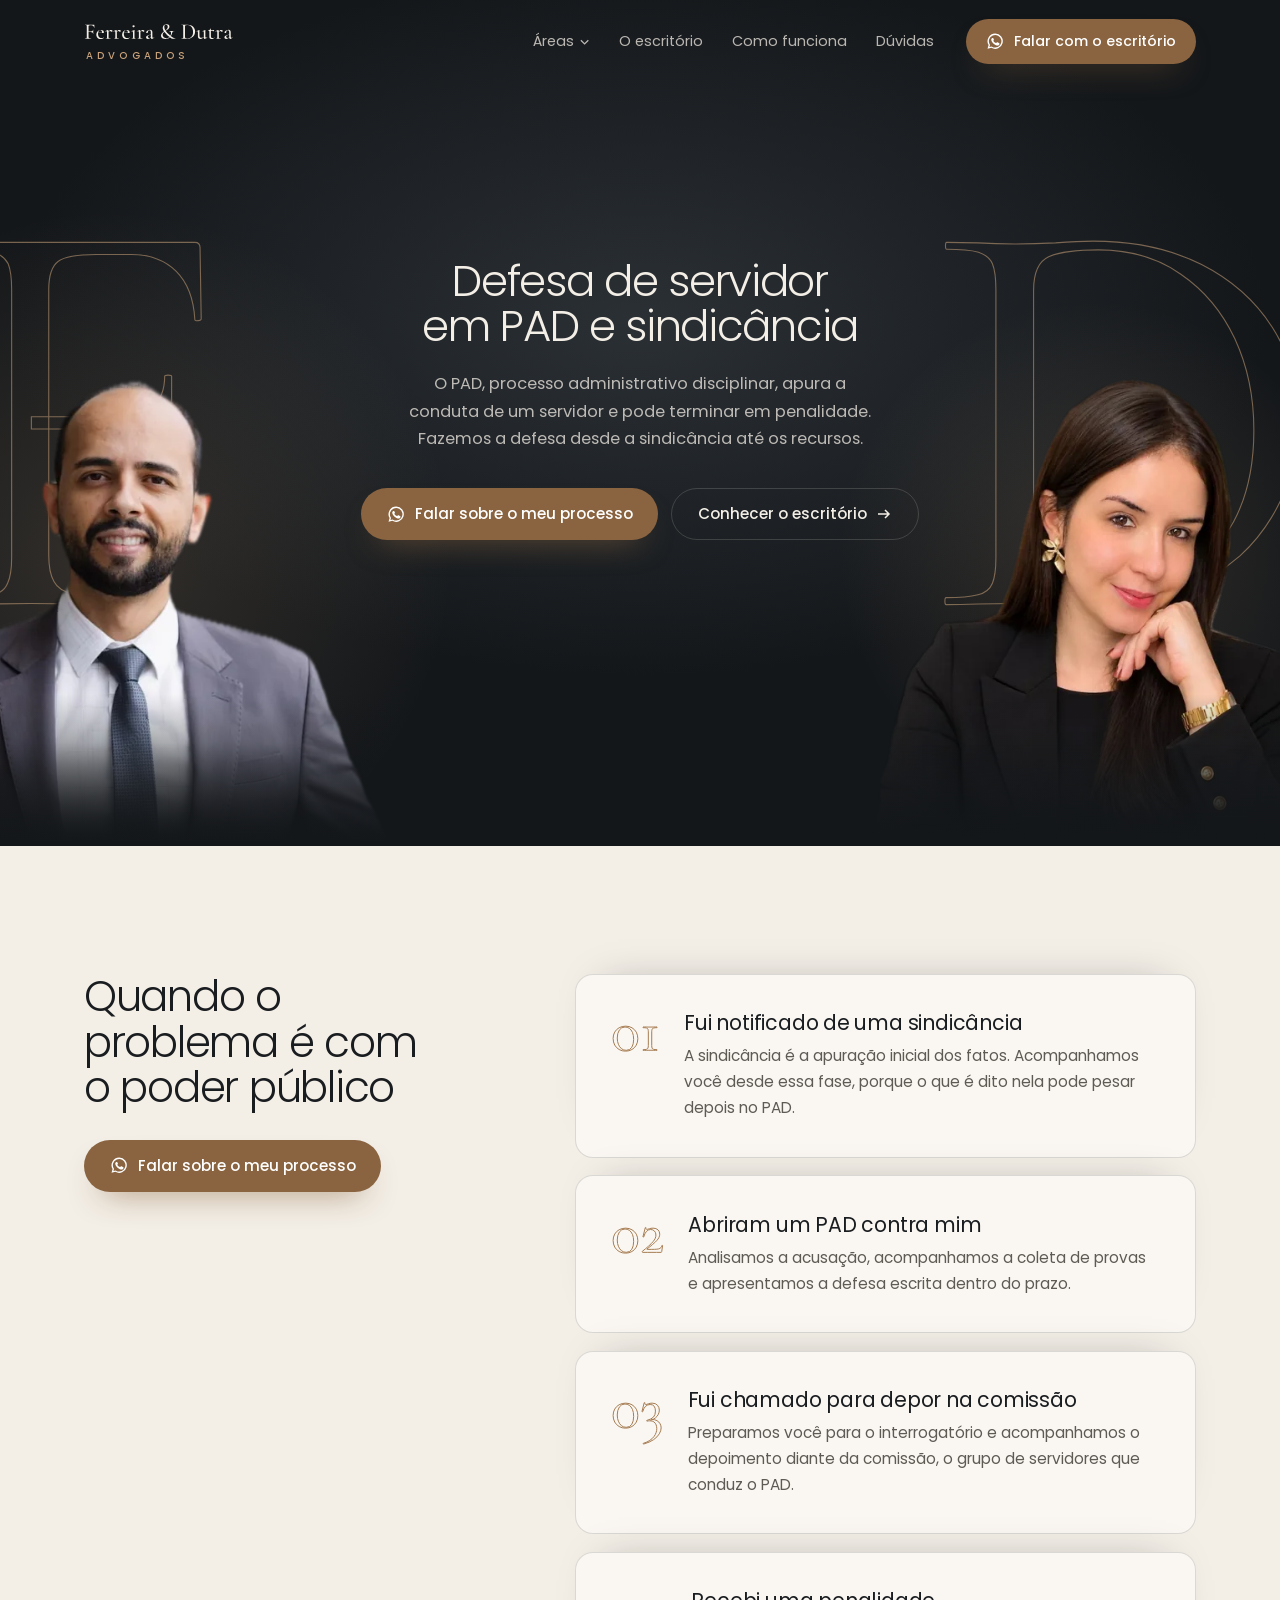
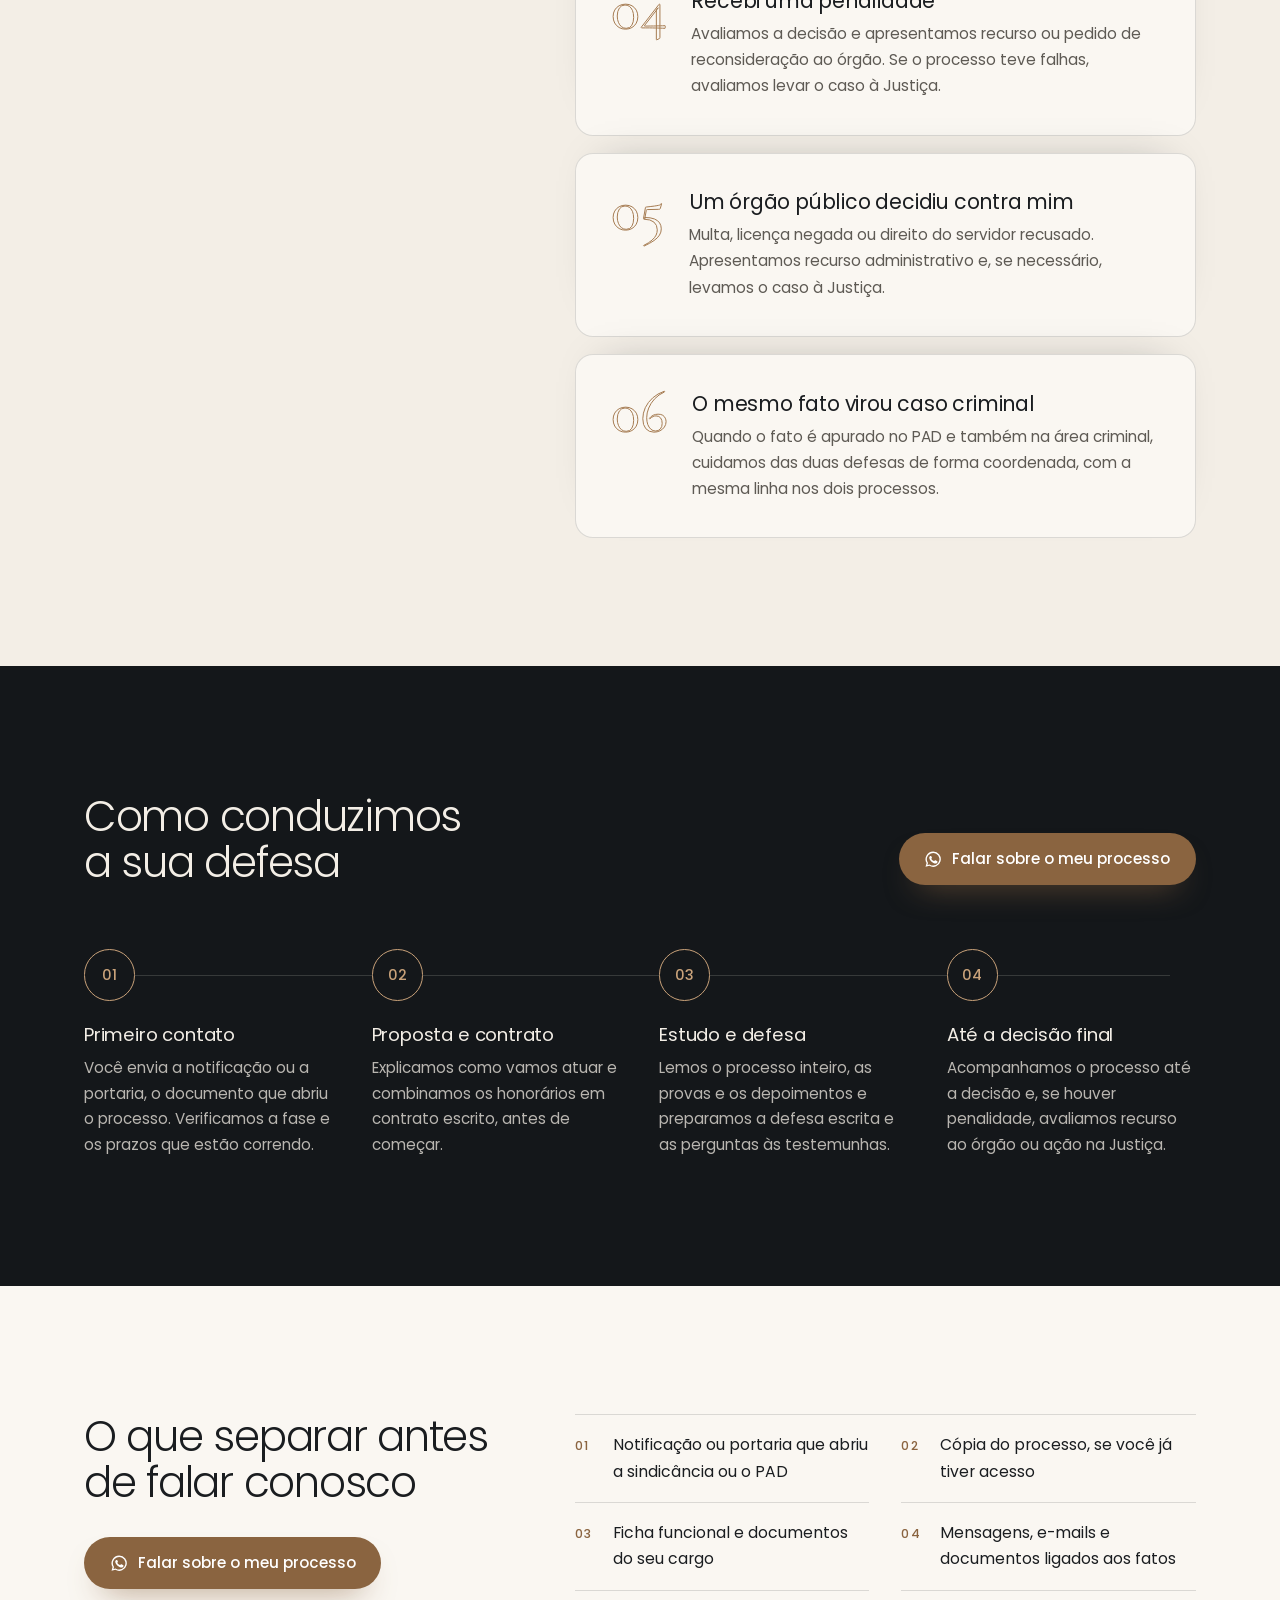
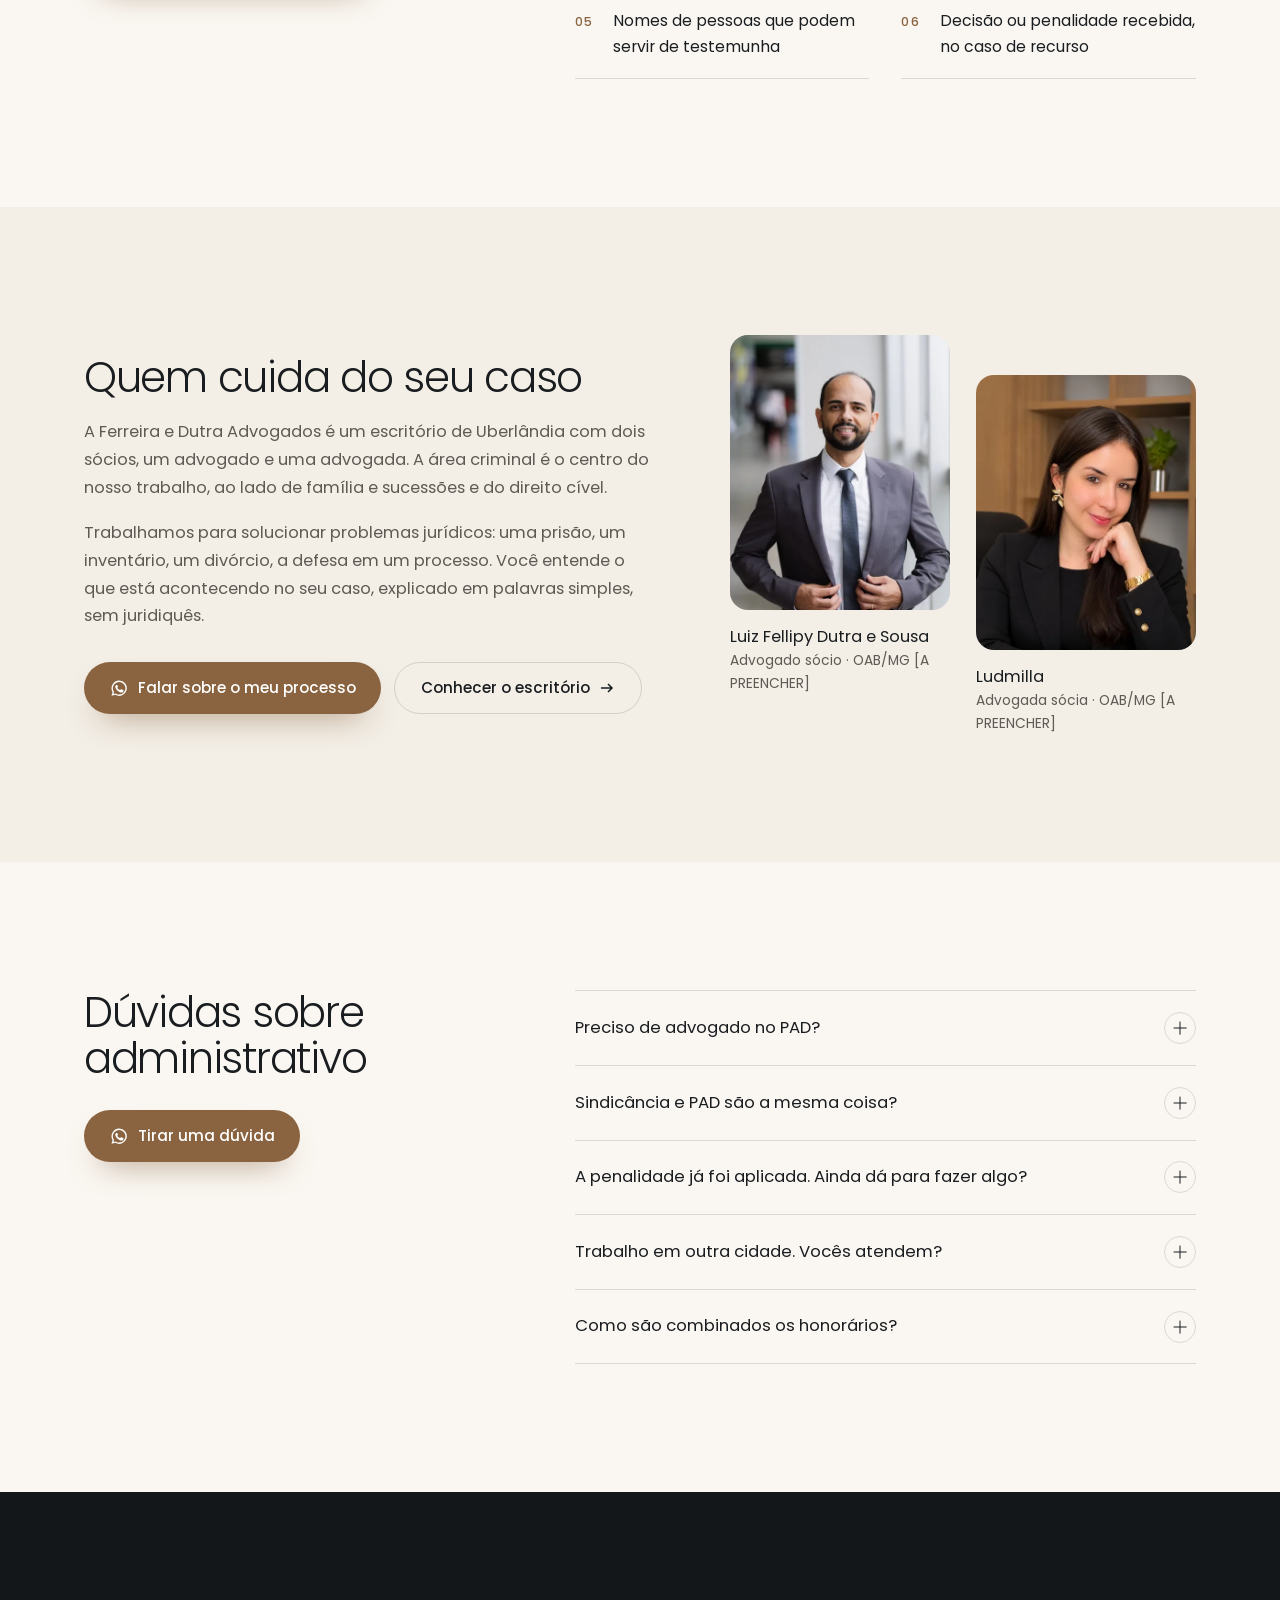
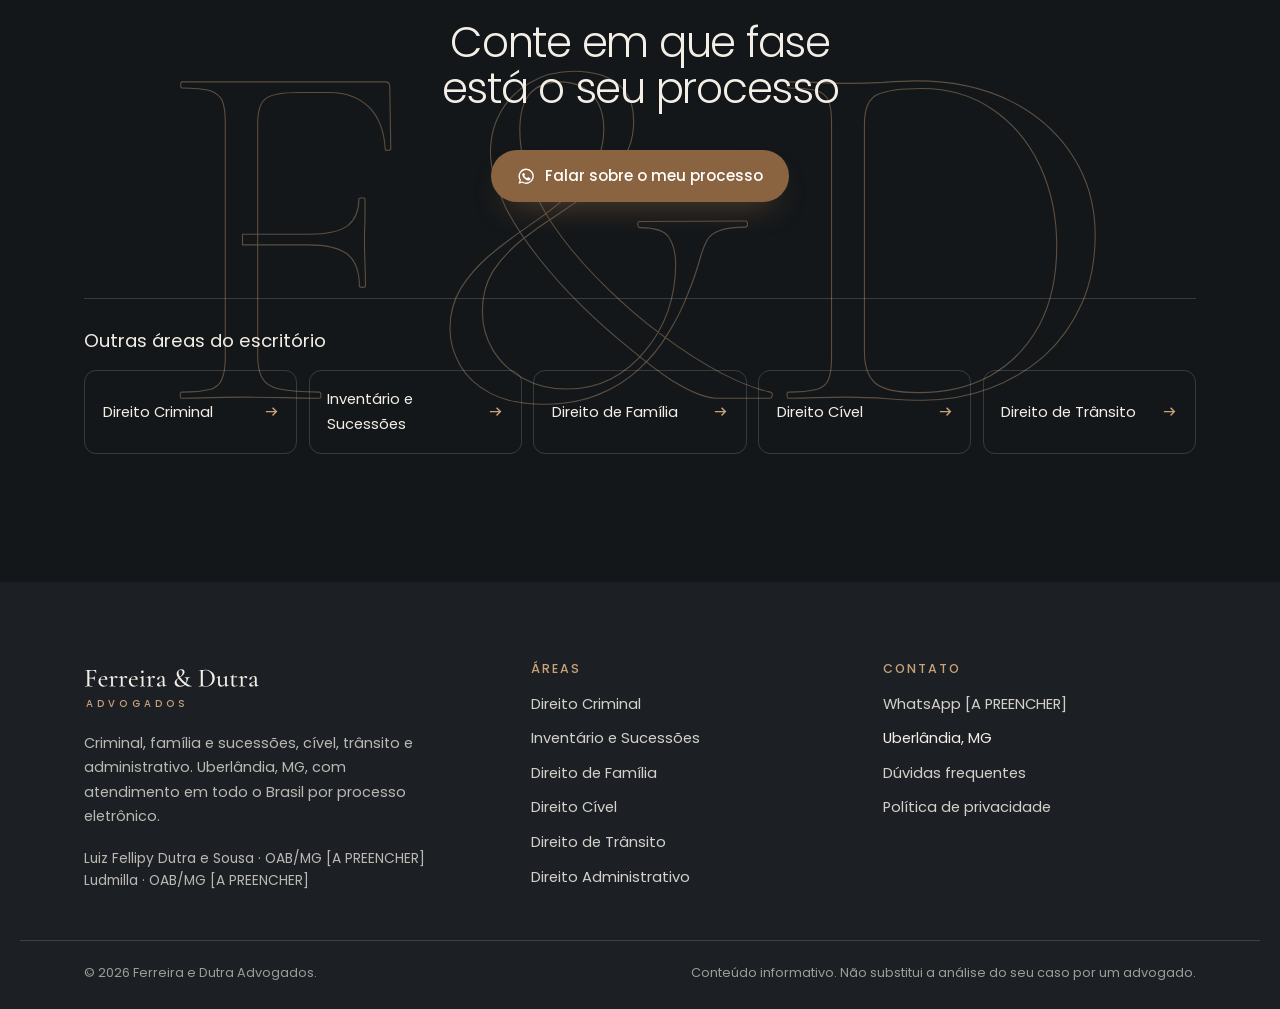
==== administrativo.html @ dfb27d07 "feat: Ferreira e Dutra law firm site with central page and six practice-area landings Co-Authored-By" ====
<!doctype html>
<html lang="pt-BR">
<head>
<meta charset="utf-8">
<meta name="viewport" content="width=device-width,initial-scale=1,viewport-fit=cover">
<title>Defesa em PAD e sindicância em Uberlândia | Ferreira e Dutra</title>
<meta name="description" content="Defesa de servidor público em PAD e sindicância, recursos administrativos e processos contra órgãos públicos em Uberlândia. Fale com o escritório.">
<meta name="robots" content="noindex,nofollow">
<link rel="canonical" href="https://ferreiradutra.vercel.app/administrativo">
<meta name="theme-color" content="#14171A">
<meta property="og:type" content="website"><meta property="og:locale" content="pt_BR"><meta property="og:site_name" content="Ferreira e Dutra Advogados">
<meta property="og:title" content="Defesa em PAD e sindicância em Uberlândia | Ferreira e Dutra"><meta property="og:description" content="Defesa de servidor público em PAD e sindicância, recursos administrativos e processos contra órgãos públicos em Uberlândia. Fale com o escritório."><meta property="og:url" content="https://ferreiradutra.vercel.app/administrativo">
<meta property="og:image" content="https://ferreiradutra.vercel.app/assets/img/og-v1.jpg"><meta name="twitter:card" content="summary_large_image">
<link rel="icon" href="/assets/img/favicon-v1.svg" type="image/svg+xml"><link rel="icon" href="/assets/img/favicon-v1.png" type="image/png" sizes="64x64"><link rel="apple-touch-icon" href="/assets/img/apple-touch-icon.png">
<link rel="preload" href="/assets/fonts/poppins-300.woff2" as="font" type="font/woff2" crossorigin>
<link rel="preload" href="/assets/fonts/poppins-500.woff2" as="font" type="font/woff2" crossorigin>
<link rel="preload" as="image" imagesrcset="/assets/img/fotos/luiz-recorte-560.webp 444w, /assets/img/fotos/luiz-recorte-900.webp 714w" imagesizes="(max-width:1000px) 54vw, 34vw" fetchpriority="high">
<script>document.documentElement.classList.add('js')</script>
<style>@font-face{font-family:"Poppins";src:url(/assets/fonts/poppins-300.woff2) format("woff2");font-weight:300;font-display:swap}@font-face{font-family:"Poppins";src:url(/assets/fonts/poppins-400.woff2) format("woff2");font-weight:400;font-display:swap}@font-face{font-family:"Poppins";src:url(/assets/fonts/poppins-500.woff2) format("woff2");font-weight:500;font-display:swap}@font-face{font-family:"Sans Reserva";src:local("Arial");size-adjust:112.5%}:root{--grafite:#14171A;--grafite-2:#1C2024;--grafite-3:#272C31;--areia:#F3EEE6;--areia-2:#E9E1D4;--papel:#FAF7F2;--bronze:#8A6440;--bronze-2:#A67C52;--bronze-cl:#C9A27A;--tinta:#1A1D20;--muted:#5E5A54;--claro-2:rgba(243,238,230,.74);--linha:rgba(26,29,32,.14);--linha-c:rgba(243,238,230,.16);--r:18px;--maxw:1240px;--gutter:clamp(1.25rem,5vw,4rem);--sec:clamp(5rem,10vw,8.5rem);--t-hero:clamp(2.7rem,4.7vw,4.5rem);--t-h2:clamp(2rem,3.3vw,3.05rem);--ease:cubic-bezier(.22,.8,.2,1)}*,*::before,*::after{box-sizing:border-box}html{-webkit-text-size-adjust:100%;scroll-behavior:smooth;scroll-padding-top:5.5rem}body{margin:0;font:400 1.02rem/1.7 "Poppins","Sans Reserva",system-ui,sans-serif;color:var(--tinta);background:var(--papel);-webkit-font-smoothing:antialiased;overflow-x:clip}img,svg{display:block;max-width:100%}a{color:inherit;text-decoration:none}button{font:inherit;color:inherit;background:none;border:0;cursor:pointer;padding:0}h1,h2,h3,p,ul,ol,dl,dd,figure{margin:0}h1,h2{font-weight:300;line-height:1.08;letter-spacing:-.03em;text-wrap:balance}h3{font-weight:400;line-height:1.3;letter-spacing:-.01em}.wrap{width:100%;max-width:var(--maxw);margin-inline:auto;padding-inline:var(--gutter)}.sec{padding-block:var(--sec)}.escuro{background:var(--grafite);color:var(--areia)}.areia{background:var(--areia)}:focus-visible{outline:2px solid var(--bronze-2);outline-offset:3px;border-radius:6px}::selection{background:var(--bronze-cl);color:var(--grafite)}.so-leitor{position:absolute;width:1px;height:1px;overflow:hidden;clip:rect(0 0 0 0);white-space:nowrap}.ctas{display:flex;flex-wrap:wrap;gap:.8rem;align-items:center}.btn{position:relative;display:inline-flex;align-items:center;justify-content:center;gap:.6rem;min-height:3.25rem;padding:.85rem 1.6rem;border-radius:999px;font-weight:500;font-size:.95rem;line-height:1.2;white-space:nowrap;overflow:hidden;isolation:isolate;transition:transform .35s var(--ease),background-color .3s,color .3s,border-color .3s}.btn svg{width:1.15rem;height:1.15rem;flex:none}.btn--pri{background:var(--bronze);color:#fff;box-shadow:0 16px 32px -18px rgba(138,100,64,.9)}.btn--pri::after{content:"";position:absolute;inset:0;z-index:-1;background:linear-gradient(110deg,transparent 30%,rgba(255,255,255,.28) 50%,transparent 70%);transform:translateX(-120%);transition:transform .9s var(--ease)}.btn--pri:hover{transform:translateY(-2px);background:#7A5636}.btn--pri:hover::after{transform:translateX(120%)}.btn--linha{border:1px solid var(--linha);color:var(--tinta)}.btn--linha:hover{border-color:var(--tinta)}.escuro .btn--linha,.capa .btn--linha{border-color:var(--linha-c);color:var(--areia)}.escuro .btn--linha:hover,.capa .btn--linha:hover{border-color:var(--areia)}.btn--linha svg{width:1rem;height:1rem;transition:transform .35s var(--ease)}.btn--linha:hover svg{transform:translateX(3px)}.top{position:fixed;inset:0 0 auto;z-index:40;color:var(--areia);transition:background-color .4s,box-shadow .4s,backdrop-filter .4s}.top.solid{background:rgba(20,23,26,.86);backdrop-filter:blur(14px);-webkit-backdrop-filter:blur(14px);box-shadow:0 1px 0 var(--linha-c)}.top__in{display:flex;align-items:center;gap:2rem;height:5.2rem}.marca{display:flex;flex-direction:column;align-items:flex-start;gap:.15rem;flex:none}.marca__nome{height:1.7rem;width:auto;fill:currentColor}.marca span{font-size:.62rem;font-weight:500;letter-spacing:.42em;text-transform:uppercase;color:var(--bronze-cl);padding-left:.12rem}.nav{display:flex;align-items:center;gap:1.8rem;margin-left:auto;font-size:.9rem;color:var(--claro-2)}.nav>a,.nav__bt{transition:color .3s}.nav>a:hover,.nav__bt:hover{color:var(--areia)}.nav__areas{position:relative}.nav__bt{display:inline-flex;align-items:center;gap:.35rem;color:var(--claro-2)}.nav__bt svg{width:.7rem;height:.7rem;transition:transform .3s}.nav__menu{position:absolute;left:50%;top:calc(100% + .9rem);width:17rem;padding:.6rem;border-radius:14px;background:var(--grafite-2);box-shadow:0 30px 60px -20px rgba(0,0,0,.6),0 0 0 1px var(--linha-c);opacity:0;visibility:hidden;transform:translate(-50%,-6px);transition:opacity .25s,transform .25s var(--ease),visibility .25s}.nav__menu::before{content:"";position:absolute;inset:-1rem 0 auto;height:1rem}.nav__areas:hover .nav__menu,.nav__areas:focus-within .nav__menu,.nav__areas.aberto .nav__menu{opacity:1;visibility:visible;transform:translate(-50%,0)}.nav__areas:hover .nav__bt svg,.nav__areas.aberto .nav__bt svg{transform:rotate(180deg)}.nav__menu a{display:flex;justify-content:space-between;align-items:center;padding:.65rem .8rem;border-radius:9px;color:var(--areia);transition:background-color .2s}.nav__menu a:hover,.nav__menu a[aria-current]{background:var(--grafite-3)}.nav__menu a i{font-style:normal;font-size:.75rem;color:var(--bronze-cl)}.top .btn{min-height:2.8rem;padding:.65rem 1.25rem;font-size:.88rem}.menu-bt{display:none;width:2.9rem;height:2.9rem;border-radius:50%;border:1px solid var(--linha-c);place-items:center;margin-left:auto}.menu-bt i{display:block;width:1.1rem;height:1px;background:currentColor;box-shadow:0 -5px 0 currentColor,0 5px 0 currentColor;transition:box-shadow .3s,transform .3s}.menu{position:fixed;inset:0;z-index:39;background:var(--grafite);color:var(--areia);padding:6.5rem var(--gutter) 2rem;display:flex;flex-direction:column;gap:2rem;overflow-y:auto;opacity:0;visibility:hidden;transition:opacity .35s,visibility .35s}.menu.aberto{opacity:1;visibility:visible}.menu nav{display:flex;flex-direction:column}.menu nav a{display:flex;justify-content:space-between;align-items:baseline;padding:.95rem 0;border-bottom:1px solid var(--linha-c);font-size:1.35rem;font-weight:300}.menu nav a i{font-style:normal;font-size:.8rem;color:var(--bronze-cl)}.menu__extra{display:flex;flex-direction:column;gap:.4rem;font-size:.95rem;color:var(--claro-2)}.menu-aberto .menu-bt i{box-shadow:none;transform:rotate(45deg)}.menu-aberto .menu-bt i::after{content:"";display:block;width:100%;height:1px;background:currentColor;transform:rotate(90deg)}.capa{position:relative;min-height:100svh;display:flex;align-items:center;overflow:hidden;isolation:isolate;text-align:center;background:radial-gradient(70% 60% at 50% 38%,#2B3035 0%,var(--grafite) 70%);color:var(--areia)}.capa::after{content:"";position:absolute;inset:auto 0 0;height:18%;z-index:1;background:linear-gradient(0deg,var(--grafite) 0%,rgba(20,23,26,0));pointer-events:none}.capa__palco{position:absolute;inset:0;z-index:0}.lado{position:absolute;bottom:0;height:min(52svh,32rem);display:flex;align-items:flex-end}.lado--l{right:calc(50% + 14.5rem)}.lado--r{left:calc(50% + 14.5rem)}.lado__foto{position:relative;z-index:2;height:100%;width:auto;max-width:none;-webkit-mask-image:linear-gradient(0deg,transparent 0,#000 22%);mask-image:linear-gradient(0deg,transparent 0,#000 22%)}.lado__luz{position:absolute;z-index:1;left:50%;top:38%;width:115%;aspect-ratio:1;transform:translate(-50%,-50%);border-radius:50%;background:radial-gradient(closest-side,rgba(201,162,122,.17),rgba(201,162,122,0))}.letra{position:absolute;z-index:0;height:150%;width:auto;top:-66%;overflow:visible}.lado--l .letra{left:50%;transform:translateX(-58%)}.lado--r .letra{left:50%;transform:translateX(-42%)}.letra path{fill:none;stroke:var(--bronze-cl);stroke-width:1.1px;vector-effect:non-scaling-stroke;opacity:.55;stroke-dasharray:1;stroke-dashoffset:1;animation:traco 3.4s var(--ease) .2s forwards}.lado--r .letra path{animation-delay:.5s}@keyframes traco{to{stroke-dashoffset:0}}.capa__txt{position:relative;z-index:3;max-width:calc(40rem + 2 * var(--gutter));margin-inline:auto;padding-block:6.5rem 12rem}.capa__marca{display:flex;flex-direction:column;align-items:center;gap:.7rem;margin-bottom:3.6rem}.capa__nome{height:clamp(2.3rem,3.6vw,3.3rem);width:auto;fill:var(--areia)}.capa__marca span{text-transform:uppercase;font-size:.72rem;font-weight:500;letter-spacing:.55em;padding-left:.55em;color:var(--bronze-cl)}.capa h1{font-size:clamp(2.6rem,4.3vw,4.3rem);line-height:1.05}.capa__txt>p{margin:1.3rem auto 0;font-size:clamp(1.02rem,1.2vw,1.14rem);color:var(--claro-2);max-width:30rem}.capa .ctas{margin-top:2.2rem;justify-content:center}.capa--area{min-height:94svh}.capa--area .capa__txt{max-width:calc(42rem + 2 * var(--gutter));padding-top:9rem}.capa--area h1{font-size:clamp(2.2rem,3.4vw,3.1rem)}.home .top:not(.solid) .marca{opacity:0;pointer-events:none}.top .marca{transition:opacity .4s}.seletor{background:var(--grafite);color:var(--areia);padding-block:0 clamp(3.5rem,7vw,5rem)}.seletor__in{display:grid;grid-template-columns:minmax(0,.7fr) minmax(0,2fr);gap:2rem;align-items:center;padding-top:2.2rem;border-top:1px solid var(--linha-c)}.seletor__h{font-size:clamp(1.3rem,2vw,1.7rem);font-weight:300;letter-spacing:-.02em;line-height:1.2}.seletor__grade{display:grid;grid-template-columns:repeat(3,1fr);gap:.6rem}.seletor a{display:flex;align-items:center;justify-content:space-between;gap:.8rem;padding:.9rem 1rem .9rem 1.1rem;border-radius:12px;border:1px solid var(--linha-c);font-size:.9rem;line-height:1.35;text-align:left;background:rgba(255,255,255,.02);transition:border-color .3s,background-color .3s}.seletor a svg{width:.95rem;height:.95rem;flex:none;color:var(--bronze-cl);transition:transform .35s var(--ease)}.seletor a:hover{border-color:var(--bronze-cl);background:rgba(201,162,122,.08)}.seletor a:hover svg{transform:translateX(3px)}.letreiro{position:absolute;overflow:visible;pointer-events:none}.letreiro path{fill:none;stroke:var(--bronze-cl);stroke-width:1.1px;vector-effect:non-scaling-stroke;opacity:.4;stroke-dasharray:1;stroke-dashoffset:1}.indice-cab{display:flex;justify-content:space-between;align-items:end;gap:2rem;margin-bottom:clamp(2.4rem,5vw,3.6rem)}.indice-cab h2{font-size:var(--t-h2);max-width:34rem}.indice{margin:0;padding:0;list-style:none;border-top:1px solid var(--linha)}.indice a{position:relative;display:grid;grid-template-columns:3.6rem minmax(0,1fr) minmax(0,1.15fr) 3.4rem;align-items:center;gap:1.5rem;padding:1.7rem .4rem;border-bottom:1px solid var(--linha);isolation:isolate}.indice a::before{content:"";position:absolute;inset:0;z-index:-1;background:var(--grafite);transform:scaleY(0);transform-origin:bottom;transition:transform .55s var(--ease)}.indice__n{font-size:.82rem;font-weight:500;letter-spacing:.12em;color:var(--bronze);transition:color .4s}.indice__nome{font-size:clamp(1.6rem,2.7vw,2.4rem);font-weight:300;letter-spacing:-.02em;line-height:1.1;transition:color .4s,transform .55s var(--ease)}.indice__txt{color:var(--muted);font-size:.96rem;transition:color .4s}.indice__seta{width:3.2rem;height:3.2rem;border-radius:50%;border:1px solid var(--linha);display:grid;place-items:center;transition:border-color .4s,background-color .4s,color .4s,transform .55s var(--ease)}.indice__seta svg{width:1.1rem;height:1.1rem}.indice a:hover::before,.indice a:focus-visible::before{transform:scaleY(1);transform-origin:top}.indice a:hover .indice__nome{color:var(--areia);transform:translateX(.6rem)}.indice a:hover .indice__txt{color:var(--claro-2)}.indice a:hover .indice__n{color:var(--bronze-cl)}.indice a:hover .indice__seta{border-color:var(--bronze-cl);background:var(--bronze-cl);color:var(--grafite);transform:rotate(-45deg)}.manifesto{font-size:clamp(1.6rem,3.1vw,2.75rem);font-weight:300;line-height:1.3;letter-spacing:-.02em;max-width:58rem}.manifesto span{opacity:.38;transition:opacity .45s}.manifesto span.on{opacity:1}.manifesto-sec .ctas{margin-top:2.4rem}.difs{display:grid;grid-template-columns:repeat(5,1fr);gap:clamp(1rem,2.4vw,2rem);margin:clamp(4rem,8vw,6rem) 0 0;padding:0;list-style:none}.dif{padding-top:1.4rem;border-top:1px solid var(--linha-c)}.dif svg{height:3.2rem;width:auto;margin-bottom:1.3rem;overflow:visible}.dif svg path{fill:none;stroke:var(--bronze-cl);stroke-width:1px;vector-effect:non-scaling-stroke;stroke-dasharray:1;stroke-dashoffset:1}.dif.in svg path{animation:traco 2.2s var(--ease) forwards}.dif h3{font-size:1.08rem;color:var(--areia)}.dif p{margin-top:.5rem;font-size:.92rem;color:var(--claro-2)}.escr{display:grid;grid-template-columns:minmax(0,1fr) minmax(0,1.05fr);gap:clamp(2.5rem,7vw,6rem);align-items:center}.escr h2{font-size:var(--t-h2)}.escr__txt p{margin-top:1.2rem;color:var(--muted)}.escr__txt .ctas{margin-top:2.2rem}.socios{display:grid;grid-template-columns:1fr 1fr;gap:clamp(1rem,2.4vw,1.6rem);align-items:start}.socios figure:last-child{margin-top:clamp(2.5rem,6vw,4.5rem)}.socio__foto{border-radius:var(--r);overflow:hidden;aspect-ratio:4/5;background:var(--areia-2)}.socio__foto img{width:100%;height:100%;object-fit:cover;transition:transform 1.2s var(--ease)}.socios figure:hover img{transform:scale(1.04)}.socios figcaption{margin-top:1rem;line-height:1.4}.socios figcaption b{display:block;font-weight:400;font-size:1.02rem}.socios figcaption span{font-size:.86rem;color:var(--muted)}.passos-cab{display:flex;justify-content:space-between;align-items:end;gap:2rem;margin-bottom:clamp(2.8rem,6vw,4rem)}.passos-cab h2{font-size:var(--t-h2);max-width:32rem}.passos{position:relative;display:grid;grid-template-columns:repeat(4,1fr);gap:clamp(1.2rem,3vw,2.4rem);margin:0;padding:0;list-style:none}.passos::before,.passos__linha{content:"";position:absolute;left:1.6rem;right:1.6rem;top:1.6rem;height:1px;background:var(--linha)}.passos__linha{background:var(--bronze-2);transform:scaleX(var(--p,0));transform-origin:left;transition:transform .15s linear}.escuro .passos::before{background:var(--linha-c)}.escuro .passos__linha{background:var(--bronze-cl)}.passo b{position:relative;display:grid;place-items:center;width:3.2rem;height:3.2rem;border-radius:50%;background:var(--papel);border:1px solid var(--bronze-2);color:var(--bronze);font-weight:500;font-size:.9rem;margin-bottom:1.4rem}.areia .passo b{background:var(--areia)}.escuro .passo b{background:var(--grafite);border-color:var(--bronze-cl);color:var(--bronze-cl)}.passo h3{font-size:1.14rem}.passo p{margin-top:.5rem;color:var(--muted);font-size:.95rem}.escuro .passo p{color:var(--claro-2)}.alcance{display:grid;grid-template-columns:minmax(0,1fr) minmax(0,1fr);gap:clamp(2rem,6vw,5rem);align-items:center}.alcance h2{font-size:var(--t-h2)}.alcance p{margin-top:1.2rem;color:var(--claro-2)}.alcance .ctas{margin-top:2.2rem}.mapa{width:100%;max-width:34rem;margin-inline:auto;overflow:visible}.mapa__pais{fill:rgba(201,162,122,.05);stroke:var(--bronze-cl);stroke-width:1.2;stroke-linejoin:round;stroke-dasharray:1;stroke-dashoffset:1}.mapa__arco{fill:none;stroke:var(--bronze-cl);stroke-width:1;opacity:.55;stroke-dasharray:1;stroke-dashoffset:1}.mapa__cap{fill:var(--bronze-cl);opacity:0}.mapa__udi{fill:var(--areia)}.mapa__onda{fill:none;stroke:var(--areia);stroke-width:1;transform-box:fill-box;transform-origin:center;opacity:0}.mapa__nome{font:500 15px "Poppins","Sans Reserva",sans-serif;fill:var(--areia)}.mapa.ver .mapa__pais{animation:traco 2.6s var(--ease) forwards}.mapa.ver .mapa__arco{animation:traco 1.4s var(--ease) var(--d) forwards}.mapa.ver .mapa__cap{animation:aparece .5s var(--ease) var(--d) forwards}.mapa.ver .mapa__onda{animation:onda 2.8s ease-out 1s infinite}.mapa.ver .mapa__onda--2{animation-delay:2.4s}@keyframes aparece{to{opacity:.9}}@keyframes onda{0%{opacity:.7;transform:scale(1)}100%{opacity:0;transform:scale(4.2)}}.sit{display:grid;grid-template-columns:minmax(0,.8fr) minmax(0,1.2fr);gap:clamp(2rem,6vw,5rem);align-items:start}.sit__cab{position:sticky;top:7.5rem;display:flex;flex-direction:column;align-items:flex-start;gap:1.8rem}.sit__cab h2{font-size:var(--t-h2)}.cartoes{display:flex;flex-direction:column;gap:1.1rem;margin:0;padding:0;list-style:none}.cartao{position:sticky;top:calc(7.5rem + var(--i) * .9rem);display:grid;grid-template-columns:auto 1fr;gap:.4rem 1.5rem;padding:clamp(1.5rem,3vw,2.2rem);border-radius:var(--r);background:var(--papel);border:1px solid var(--linha);box-shadow:0 -16px 40px -30px rgba(26,29,32,.35)}.cartao svg{grid-row:span 2;height:2.6rem;width:auto;overflow:visible}.cartao svg path{fill:none;stroke:var(--bronze-2);stroke-width:1px;vector-effect:non-scaling-stroke}.cartao h3{font-size:clamp(1.1rem,1.6vw,1.3rem);align-self:end}.cartao p{color:var(--muted);font-size:.96rem}.docs{display:grid;grid-template-columns:minmax(0,.8fr) minmax(0,1.2fr);gap:clamp(2rem,6vw,5rem);align-items:start}.docs h2{font-size:var(--t-h2)}.docs .ctas{margin-top:2rem}.docs__lista{display:grid;grid-template-columns:1fr 1fr;column-gap:2rem;margin:0;padding:0;list-style:none;border-top:1px solid var(--linha);counter-reset:d}.docs__lista li{display:grid;grid-template-columns:2.4rem 1fr;padding:1.05rem 0;border-bottom:1px solid var(--linha);counter-increment:d;font-size:.98rem}.docs__lista li::before{content:counter(d,decimal-leading-zero);font-size:.78rem;font-weight:500;letter-spacing:.1em;color:var(--bronze);padding-top:.2rem}.cuida{display:grid;grid-template-columns:minmax(0,1.1fr) minmax(0,.9fr);gap:clamp(2rem,6vw,5rem);align-items:center}.cuida h2{font-size:var(--t-h2)}.cuida__txt p{margin-top:1.1rem;color:var(--muted)}.cuida__txt .ctas{margin-top:2rem}.cuida .socios figure:last-child{margin-top:2.5rem}.faq{display:grid;grid-template-columns:minmax(0,.8fr) minmax(0,1.2fr);gap:clamp(2rem,6vw,5rem);align-items:start}.faq__cab{position:sticky;top:7.5rem;display:flex;flex-direction:column;align-items:flex-start;gap:1.8rem}.faq__cab h2{font-size:var(--t-h2)}.faq__item{border-bottom:1px solid var(--linha)}.faq__item:first-child{border-top:1px solid var(--linha)}.faq__item summary{display:flex;justify-content:space-between;align-items:center;gap:1rem;padding:1.3rem 0;cursor:pointer;list-style:none;font-size:1.04rem}.faq__item summary::-webkit-details-marker{display:none}.faq__item summary i{position:relative;flex:none;width:2rem;height:2rem;border-radius:50%;border:1px solid var(--linha);transition:transform .4s var(--ease),background-color .3s,border-color .3s}.faq__item summary i::before,.faq__item summary i::after{content:"";position:absolute;left:50%;top:50%;width:.8rem;height:1px;background:currentColor;transform:translate(-50%,-50%)}.faq__item summary i::after{transform:translate(-50%,-50%) rotate(90deg)}.faq__item[open] summary i{transform:rotate(45deg);background:var(--bronze);border-color:var(--bronze);color:#fff}.faq__item p{padding:0 3rem 1.4rem 0;color:var(--muted)}.final{position:relative;overflow:hidden;isolation:isolate;text-align:center}.final .letreiro{left:50%;top:50%;width:min(92vw,60rem);height:auto;transform:translate(-50%,-50%);z-index:-1}.final.in .letreiro path{animation:traco 3.2s var(--ease) forwards}.final h2{font-size:var(--t-h2);max-width:44rem;margin-inline:auto}.final p{margin:1.2rem auto 0;max-width:38rem;color:var(--claro-2)}.final .ctas{justify-content:center;margin-top:2.4rem}.outras{margin-top:clamp(4rem,8vw,6rem);padding-top:2rem;border-top:1px solid var(--linha-c);text-align:left}.outras h2{font-size:1.15rem;font-weight:400;letter-spacing:0;margin:0 0 1.2rem;max-width:none}.outras__lista{display:grid;grid-template-columns:repeat(5,1fr);gap:.7rem}.outras__lista a{display:flex;justify-content:space-between;align-items:center;gap:.6rem;padding:1rem 1.1rem;border-radius:12px;border:1px solid var(--linha-c);font-size:.92rem;transition:border-color .3s,background-color .3s}.outras__lista a:hover{border-color:var(--bronze-cl);background:rgba(201,162,122,.08)}.outras__lista svg{width:.95rem;height:.95rem;color:var(--bronze-cl);flex:none}.rod{background:var(--grafite-2);color:var(--areia);padding-block:clamp(3.5rem,7vw,5rem) 1.6rem}.rod__in{display:grid;grid-template-columns:1.3fr 1fr 1fr;gap:2.5rem}.rod .marca__nome{height:2rem}.rod__marca p{margin-top:1.1rem;font-size:.9rem;color:var(--claro-2);max-width:22rem}.rod__marca ul{margin:1.2rem 0 0;padding:0;list-style:none;font-size:.86rem;color:var(--claro-2);line-height:1.6}.rod__col h2{font-size:.78rem;font-weight:500;letter-spacing:.16em;text-transform:uppercase;color:var(--bronze-cl);margin-bottom:1rem}.rod__col ul{margin:0;padding:0;list-style:none;display:flex;flex-direction:column;gap:.6rem;font-size:.92rem}.rod__col a{color:rgba(243,238,230,.85);transition:color .3s}.rod__col a:hover{color:var(--bronze-cl)}.rod__fim{margin-top:3rem;padding-top:1.3rem;border-top:1px solid var(--linha-c);font-size:.8rem;color:rgba(243,238,230,.6);display:flex;justify-content:space-between;gap:1rem;flex-wrap:wrap}.zap{position:fixed;right:1.1rem;bottom:1.1rem;z-index:50;display:inline-flex;align-items:center;gap:.6rem;padding:.75rem 1.2rem .75rem .9rem;border-radius:999px;background:#1FAF5A;color:#fff;font-weight:500;font-size:.86rem;box-shadow:0 16px 34px -14px rgba(0,0,0,.45);transition:transform .35s var(--ease)}.zap svg{width:1.5rem;height:1.5rem}.zap:hover{transform:translateY(-2px)}.js .zap{opacity:0;transform:translateY(12px);pointer-events:none;transition:opacity .4s var(--ease),transform .4s var(--ease)}.js .zap.ver{opacity:1;transform:none;pointer-events:auto}.texto-pag{padding-top:9rem}.texto{max-width:46rem}.texto h1{font-size:var(--t-h2)}.texto h2{font-size:1.35rem;margin:2.2rem 0 .6rem;font-weight:400;letter-spacing:-.01em}.texto p{color:var(--muted)}.obrigado{min-height:100svh;display:grid;place-items:center;text-align:center;padding:2rem;background:var(--grafite);color:var(--areia)}.obrigado .marca__nome{height:2.2rem;margin:0 auto}.obrigado h1{margin-top:2rem;font-size:clamp(1.8rem,4vw,2.8rem)}.obrigado p{margin-top:.8rem;color:var(--claro-2)}.gira{width:2.6rem;height:2.6rem;margin:2rem auto;border-radius:50%;border:1.5px solid var(--linha-c);border-top-color:var(--bronze-cl);animation:gira 1s linear infinite}@keyframes gira{to{transform:rotate(360deg)}}.obrigado .ctas{justify-content:center}.js .rv{opacity:0;transform:translate3d(0,26px,0);transition:opacity .9s var(--ease),transform 1.1s var(--ease)}.js .rv.in{opacity:1;transform:none}.js .rv[data-d="1"]{transition-delay:.08s}.js .rv[data-d="2"]{transition-delay:.16s}.js .rv[data-d="3"]{transition-delay:.24s}.js .rv[data-d="4"]{transition-delay:.32s}@media (max-width:1060px){.nav,.top .btn{display:none}.menu-bt{display:grid}.difs{grid-template-columns:repeat(3,1fr);row-gap:2.6rem}.capa{flex-direction:column;align-items:stretch;min-height:0}.capa__txt{order:-1;padding-block:7rem 0;max-width:calc(34rem + 2 * var(--gutter))}.capa__palco{position:relative;inset:auto;height:min(64vw,25rem);margin-top:3.5rem}.lado{height:100%}.lado--l{right:46%}.lado--r{left:46%;z-index:1}.letra{height:125%;top:-32%}.seletor__grade{grid-template-columns:1fr 1fr}.outras__lista{grid-template-columns:repeat(3,1fr)}}@media (max-width:860px){.escr,.alcance,.sit,.docs,.cuida,.faq{grid-template-columns:1fr}.sit__cab,.faq__cab{position:relative;top:0}.indice a{grid-template-columns:2.6rem minmax(0,1fr) 3rem;row-gap:.3rem}.indice__txt{grid-column:2;grid-row:2}.indice__seta{grid-row:1 / span 2;grid-column:3}.passos{grid-template-columns:1fr 1fr;row-gap:2.6rem}.passos::before,.passos__linha{display:none}.rod__in{grid-template-columns:1fr 1fr}.rod__marca{grid-column:1 / -1}}@media (max-width:760px){.top__in{height:4.6rem}.marca__nome{height:1.45rem}.seletor__in{grid-template-columns:1fr;text-align:center}.seletor__grade{grid-template-columns:1fr}.ctas{justify-content:center}.indice-cab,.passos-cab{flex-direction:column;align-items:center;text-align:center}.escr__txt,.alcance__txt,.sit__cab,.docs__cab,.cuida__txt,.faq__cab,.manifesto-sec .wrap{text-align:center;align-items:center}.manifesto{margin-inline:auto}.difs{grid-template-columns:1fr 1fr;text-align:center}.dif svg{margin-inline:auto}.dif:last-child{grid-column:1 / -1}.passos{grid-template-columns:1fr;text-align:center}.passo b{margin-inline:auto}.indice a{padding:1.3rem .2rem;gap:1rem}.indice__nome{font-size:1.5rem}.indice__seta{width:2.6rem;height:2.6rem}.cartao{grid-template-columns:1fr;text-align:center;top:calc(5.8rem + var(--i) * .7rem)}.cartao svg{grid-row:auto;margin:0 auto .6rem}.docs__lista{grid-template-columns:1fr;text-align:left}.socios{max-width:30rem;margin-inline:auto;text-align:center}.faq__item p{padding-right:0}.outras__lista{grid-template-columns:1fr 1fr}.rod__in{grid-template-columns:1fr;text-align:center}.rod .marca{align-items:center}.rod__marca p,.rod__marca ul{margin-inline:auto}.rod__fim{justify-content:center;text-align:center}.zap span{display:none}.zap{padding:.85rem}.btn{padding-inline:1.3rem}}@media (max-width:359px){.btn{white-space:normal}}@media (prefers-reduced-motion:reduce){*,*::before,*::after{animation-duration:.01ms!important;animation-iteration-count:1!important;transition-duration:.01ms!important}.js .rv{opacity:1;transform:none}.manifesto span{opacity:1}}</style>
<script type="application/ld+json">{"@context":"https://schema.org","@graph":[{"@type":"LegalService","@id":"https://ferreiradutra.vercel.app/#escritorio","name":"Ferreira e Dutra Advogados","url":"https://ferreiradutra.vercel.app/","image":"https://ferreiradutra.vercel.app/assets/img/og-v1.jpg","areaServed":"BR","address":{"@type":"PostalAddress","addressLocality":"Uberlândia","addressRegion":"MG","addressCountry":"BR"},"knowsAbout":["Direito Criminal","Inventário e Sucessões","Direito de Família","Direito Cível","Direito de Trânsito","Direito Administrativo"],"employee":[{"@type":"Person","name":"Luiz Fellipy Dutra e Sousa","jobTitle":"Advogado sócio"},{"@type":"Person","name":"Ludmilla","jobTitle":"Advogada sócia"}]},{"@type":"Service","name":"Direito Administrativo","serviceType":"Direito Administrativo","provider":{"@id":"https://ferreiradutra.vercel.app/#escritorio"},"areaServed":"BR","url":"https://ferreiradutra.vercel.app/administrativo","description":"Defesa de servidor público em PAD e sindicância, recursos administrativos e processos contra órgãos públicos em Uberlândia. Fale com o escritório."},{"@type":"BreadcrumbList","itemListElement":[{"@type":"ListItem","position":1,"name":"Início","item":"https://ferreiradutra.vercel.app/"},{"@type":"ListItem","position":2,"name":"Direito Administrativo","item":"https://ferreiradutra.vercel.app/administrativo"}]},{"@type":"FAQPage","mainEntity":[{"@type":"Question","name":"Preciso de advogado no PAD?","acceptedAnswer":{"@type":"Answer","text":"A lei não obriga, mas a defesa técnica ajuda a cumprir prazos, pedir provas e preparar depoimentos, que seguem regras próprias em cada estatuto."}},{"@type":"Question","name":"Sindicância e PAD são a mesma coisa?","acceptedAnswer":{"@type":"Answer","text":"Não. A sindicância apura os fatos e pode terminar em arquivamento, em penalidade leve ou na abertura de um PAD. As penalidades mais graves, como a demissão, exigem PAD. As regras variam conforme o estatuto de cada órgão."}},{"@type":"Question","name":"A penalidade já foi aplicada. Ainda dá para fazer algo?","acceptedAnswer":{"@type":"Answer","text":"Em muitos casos, sim. Dentro do prazo do estatuto, cabe recurso ao próprio órgão. Se o processo teve falhas, também é possível questionar a decisão na Justiça."}},{"@type":"Question","name":"Trabalho em outra cidade. Vocês atendem?","acceptedAnswer":{"@type":"Answer","text":"Sim. Quando o processo é eletrônico, atuamos em qualquer lugar do Brasil e conversamos com você a distância. Se algum ato exigir presença, como um depoimento, avisamos antes de começar."}},{"@type":"Question","name":"Como são combinados os honorários?","acceptedAnswer":{"@type":"Answer","text":"Depois de entender o caso, apresentamos a proposta por escrito. O contrato diz quais fases estão incluídas, como sindicância, PAD, recurso ou ação judicial."}}]}]}</script>
</head>
<body class="area area--administrativo">
<svg width="0" height="0" style="position:absolute" aria-hidden="true"><defs><path id="fd-nome" d="M39 0Q37 0 37 -6Q37 -12 39 -12Q76 -12 94 -17Q111 -22 117 -37Q124 -52 124 -81V-544Q124 -573 118 -588Q112 -602 95 -608Q77 -613 43 -613Q40 -613 40 -619Q40 -625 43 -625H451Q461 -625 461 -616L463 -490Q463 -487 457 -487Q452 -486 451 -489Q444 -544 412 -573Q380 -601 328 -601H277Q233 -601 218 -589Q203 -577 203 -543V-85Q203 -55 211 -40Q219 -24 244 -18Q270 -12 320 -12Q322 -12 322 -6Q322 0 320 0Q287 0 248 -1Q210 -2 162 -2Q128 -2 96 -1Q64 0 39 0ZM401 -218Q401 -261 375 -281Q349 -302 292 -302H165V-325H295Q350 -325 375 -343Q400 -361 400 -397Q400 -399 406 -399Q412 -399 412 -397Q412 -366 411 -349Q411 -332 411 -313Q411 -290 412 -267Q413 -244 413 -218Q413 -216 407 -216Q401 -216 401 -218Z M737 12Q675 12 633 -15Q591 -43 569 -87Q548 -131 548 -181Q548 -241 576 -289Q605 -338 654 -366Q703 -395 763 -395Q821 -395 853 -366Q884 -337 884 -281Q884 -268 882 -260Q879 -253 872 -253H803Q807 -313 788 -344Q768 -375 729 -375Q680 -375 652 -333Q625 -291 625 -220Q625 -163 643 -120Q661 -76 696 -52Q731 -28 781 -28Q814 -28 835 -37Q857 -46 880 -59Q882 -61 885 -57Q889 -52 887 -49Q851 -16 814 -2Q777 12 737 12ZM602 -252 601 -267 825 -271V-253Z M1073 -271 1067 -282Q1105 -328 1130 -352Q1155 -376 1173 -386Q1191 -395 1207 -395Q1228 -395 1249 -382Q1270 -369 1270 -349Q1270 -334 1260 -324Q1250 -313 1233 -313Q1217 -313 1207 -322Q1198 -331 1188 -339Q1179 -348 1163 -348Q1155 -348 1145 -343Q1135 -338 1119 -321Q1102 -305 1073 -271ZM967 0Q964 0 964 -6Q964 -12 967 -12Q1003 -12 1015 -26Q1026 -39 1026 -81V-276Q1026 -308 1019 -323Q1011 -338 993 -338Q983 -338 970 -335Q957 -331 940 -324Q936 -322 934 -328Q932 -333 935 -335L1058 -394Q1062 -395 1064 -395Q1073 -395 1084 -373Q1095 -351 1095 -310V-81Q1095 -53 1102 -38Q1110 -23 1130 -17Q1151 -12 1190 -12Q1193 -12 1193 -6Q1193 0 1190 0Q1164 0 1131 -1Q1098 -2 1061 -2Q1034 -2 1010 -1Q985 0 967 0Z M1442 -271 1436 -282Q1474 -328 1499 -352Q1524 -376 1542 -386Q1560 -395 1576 -395Q1597 -395 1618 -382Q1639 -369 1639 -349Q1639 -334 1629 -324Q1619 -313 1602 -313Q1586 -313 1576 -322Q1567 -331 1557 -339Q1548 -348 1532 -348Q1524 -348 1514 -343Q1504 -338 1488 -321Q1471 -305 1442 -271ZM1336 0Q1333 0 1333 -6Q1333 -12 1336 -12Q1372 -12 1384 -26Q1395 -39 1395 -81V-276Q1395 -308 1388 -323Q1380 -338 1362 -338Q1352 -338 1339 -335Q1326 -331 1309 -324Q1305 -322 1303 -328Q1301 -333 1304 -335L1427 -394Q1431 -395 1433 -395Q1442 -395 1453 -373Q1464 -351 1464 -310V-81Q1464 -53 1471 -38Q1479 -23 1499 -17Q1520 -12 1559 -12Q1562 -12 1562 -6Q1562 0 1559 0Q1533 0 1500 -1Q1467 -2 1430 -2Q1403 -2 1379 -1Q1354 0 1336 0Z M1886 12Q1824 12 1782 -15Q1740 -43 1718 -87Q1697 -131 1697 -181Q1697 -241 1725 -289Q1754 -338 1803 -366Q1852 -395 1912 -395Q1970 -395 2002 -366Q2033 -337 2033 -281Q2033 -268 2031 -260Q2028 -253 2021 -253H1952Q1956 -313 1937 -344Q1917 -375 1878 -375Q1829 -375 1801 -333Q1774 -291 1774 -220Q1774 -163 1792 -120Q1810 -76 1845 -52Q1880 -28 1930 -28Q1963 -28 1984 -37Q2006 -46 2029 -59Q2031 -61 2034 -57Q2038 -52 2036 -49Q2000 -16 1963 -2Q1926 12 1886 12ZM1751 -252 1750 -267 1974 -271V-253Z M2122 0Q2119 0 2119 -6Q2119 -12 2122 -12Q2158 -12 2170 -26Q2182 -39 2182 -81V-265Q2182 -300 2175 -316Q2168 -332 2150 -332Q2142 -332 2132 -329Q2121 -326 2107 -319Q2103 -318 2101 -324Q2098 -329 2102 -331L2238 -394Q2241 -395 2242 -395Q2245 -395 2249 -392Q2252 -389 2252 -385Q2252 -376 2251 -346Q2250 -316 2250 -267V-81Q2250 -39 2262 -26Q2273 -12 2310 -12Q2313 -12 2313 -6Q2313 0 2310 0Q2292 0 2268 -1Q2243 -2 2216 -2Q2189 -2 2165 -1Q2141 0 2122 0ZM2210 -507Q2187 -507 2173 -519Q2160 -532 2160 -555Q2160 -577 2173 -589Q2187 -601 2210 -601Q2232 -601 2244 -589Q2257 -577 2257 -555Q2257 -507 2210 -507Z M2492 -271 2486 -282Q2524 -328 2549 -352Q2574 -376 2592 -386Q2610 -395 2626 -395Q2647 -395 2668 -382Q2689 -369 2689 -349Q2689 -334 2679 -324Q2669 -313 2652 -313Q2636 -313 2626 -322Q2617 -331 2607 -339Q2598 -348 2582 -348Q2574 -348 2564 -343Q2554 -338 2538 -321Q2521 -305 2492 -271ZM2386 0Q2383 0 2383 -6Q2383 -12 2386 -12Q2422 -12 2434 -26Q2445 -39 2445 -81V-276Q2445 -308 2438 -323Q2430 -338 2412 -338Q2402 -338 2389 -335Q2376 -331 2359 -324Q2355 -322 2353 -328Q2351 -333 2354 -335L2477 -394Q2481 -395 2483 -395Q2492 -395 2503 -373Q2514 -351 2514 -310V-81Q2514 -53 2521 -38Q2529 -23 2549 -17Q2570 -12 2609 -12Q2612 -12 2612 -6Q2612 0 2609 0Q2583 0 2550 -1Q2517 -2 2480 -2Q2453 -2 2429 -1Q2404 0 2386 0Z M3028 6Q3024 8 3019 8Q3004 8 2990 -14Q2977 -37 2977 -79V-262Q2977 -324 2962 -351Q2946 -377 2919 -377Q2894 -377 2879 -364Q2864 -350 2858 -332Q2851 -315 2848 -300Q2846 -281 2836 -268Q2827 -255 2805 -255Q2785 -255 2776 -265Q2767 -275 2767 -287Q2767 -308 2786 -327Q2806 -346 2836 -362Q2866 -378 2898 -387Q2931 -396 2957 -396Q2998 -396 3021 -370Q3045 -343 3045 -292V-108Q3045 -75 3054 -59Q3063 -43 3083 -43Q3100 -43 3127 -54Q3131 -56 3133 -50Q3136 -45 3131 -43ZM2844 7Q2804 7 2783 -13Q2763 -33 2763 -63Q2763 -87 2776 -104Q2789 -120 2813 -133Q2838 -146 2873 -159L2987 -201L2990 -188L2899 -151Q2884 -145 2871 -137Q2859 -129 2851 -118Q2843 -106 2843 -90Q2843 -66 2859 -51Q2875 -35 2898 -35Q2907 -35 2917 -38Q2927 -41 2941 -49L3000 -86L3002 -72L2929 -24Q2906 -7 2886 0Q2867 7 2844 7Z M3430 -135Q3430 -179 3452 -213Q3474 -246 3508 -275Q3542 -303 3581 -330Q3619 -357 3653 -387Q3687 -416 3709 -451Q3731 -485 3731 -529Q3731 -574 3708 -599Q3685 -623 3648 -623Q3613 -623 3595 -602Q3577 -580 3577 -535Q3577 -482 3600 -427Q3624 -373 3664 -319Q3704 -266 3755 -217Q3806 -168 3861 -126Q3927 -77 3982 -48Q4037 -20 4072 -12Q4076 -11 4076 -6Q4075 0 4072 0Q4047 0 4013 0Q3980 0 3946 0Q3934 0 3914 -8Q3894 -16 3862 -36Q3830 -57 3782 -96Q3735 -134 3688 -180Q3640 -225 3601 -275Q3561 -324 3537 -371Q3524 -399 3516 -425Q3508 -452 3508 -479Q3508 -526 3530 -563Q3551 -601 3590 -624Q3629 -646 3682 -646Q3713 -646 3741 -636Q3770 -627 3787 -605Q3805 -583 3805 -547Q3805 -505 3783 -473Q3762 -442 3727 -416Q3693 -389 3655 -365Q3617 -340 3583 -313Q3549 -286 3527 -253Q3506 -220 3506 -177Q3506 -136 3527 -101Q3549 -66 3588 -45Q3627 -24 3679 -24Q3724 -24 3761 -42Q3797 -60 3823 -91Q3849 -123 3862 -164Q3876 -206 3876 -253Q3876 -293 3862 -315Q3847 -337 3802 -337Q3799 -337 3799 -343Q3798 -349 3802 -349L4020 -350Q4023 -350 4023 -344Q4023 -338 4020 -338Q3987 -338 3970 -331Q3954 -325 3947 -311Q3939 -296 3933 -274Q3924 -241 3909 -203Q3895 -164 3872 -127Q3849 -89 3815 -57Q3781 -26 3734 -7Q3687 12 3624 12Q3557 12 3514 -9Q3471 -31 3451 -65Q3430 -99 3430 -135Z M4613 4Q4583 4 4539 1Q4495 -2 4458 -2Q4424 -2 4393 -1Q4361 0 4336 0Q4334 0 4334 -6Q4334 -12 4336 -12Q4371 -12 4389 -17Q4407 -22 4413 -37Q4419 -52 4419 -81V-544Q4419 -573 4413 -588Q4407 -602 4390 -608Q4372 -613 4338 -613Q4335 -613 4335 -619Q4335 -625 4338 -625Q4363 -625 4393 -624Q4424 -622 4458 -622Q4492 -622 4531 -624Q4571 -627 4599 -627Q4705 -627 4783 -587Q4862 -547 4906 -478Q4950 -409 4950 -323Q4950 -248 4923 -188Q4897 -127 4850 -84Q4803 -42 4742 -19Q4681 4 4613 4ZM4603 -14Q4678 -14 4735 -47Q4793 -80 4826 -144Q4859 -209 4859 -301Q4859 -388 4828 -457Q4797 -527 4741 -569Q4686 -610 4609 -610Q4549 -610 4523 -598Q4498 -586 4498 -542V-92Q4498 -52 4518 -33Q4538 -14 4603 -14Z M5184 9Q5133 9 5104 -23Q5074 -56 5074 -114V-265Q5074 -303 5067 -320Q5061 -337 5044 -337Q5031 -337 5013 -328Q5009 -326 5007 -332Q5004 -338 5008 -339L5126 -394Q5128 -395 5130 -395Q5134 -395 5138 -392Q5142 -389 5142 -385V-152Q5142 -94 5163 -67Q5183 -39 5225 -39Q5261 -39 5297 -60Q5332 -81 5357 -115L5362 -104Q5320 -48 5276 -19Q5233 9 5184 9ZM5406 -385V-110Q5406 -76 5413 -61Q5421 -46 5439 -46Q5448 -46 5460 -50Q5471 -53 5488 -60Q5492 -62 5495 -56Q5497 -51 5494 -49L5370 10Q5368 11 5365 11Q5357 11 5348 -11Q5338 -34 5338 -76V-265Q5338 -303 5331 -320Q5324 -337 5308 -337Q5295 -337 5276 -328Q5273 -326 5271 -332Q5268 -338 5272 -339L5390 -394Q5392 -395 5394 -395Q5397 -395 5401 -392Q5406 -389 5406 -385Z M5683 12Q5659 12 5636 4Q5613 -3 5598 -22Q5584 -41 5584 -73V-304Q5584 -327 5580 -339Q5576 -351 5565 -355Q5554 -359 5532 -359Q5529 -359 5529 -367Q5529 -374 5532 -374Q5576 -375 5604 -396Q5631 -416 5638 -452Q5639 -455 5646 -455Q5653 -455 5653 -452V-107Q5653 -66 5674 -47Q5694 -28 5730 -28Q5755 -28 5775 -37Q5796 -46 5809 -56Q5813 -59 5816 -54Q5820 -50 5816 -47Q5779 -16 5748 -2Q5717 12 5683 12ZM5786 -337Q5746 -346 5709 -349Q5672 -352 5631 -352V-375Q5671 -375 5708 -378Q5746 -381 5789 -385Q5792 -385 5794 -378Q5796 -371 5796 -362Q5796 -354 5793 -345Q5790 -336 5786 -337Z M5983 -271 5977 -282Q6015 -328 6040 -352Q6065 -376 6083 -386Q6101 -395 6117 -395Q6138 -395 6159 -382Q6180 -369 6180 -349Q6180 -334 6170 -324Q6160 -313 6143 -313Q6127 -313 6117 -322Q6108 -331 6098 -339Q6089 -348 6073 -348Q6065 -348 6055 -343Q6045 -338 6029 -321Q6012 -305 5983 -271ZM5877 0Q5874 0 5874 -6Q5874 -12 5877 -12Q5913 -12 5925 -26Q5936 -39 5936 -81V-276Q5936 -308 5929 -323Q5921 -338 5903 -338Q5893 -338 5880 -335Q5867 -331 5850 -324Q5846 -322 5844 -328Q5842 -333 5845 -335L5968 -394Q5972 -395 5974 -395Q5983 -395 5994 -373Q6005 -351 6005 -310V-81Q6005 -53 6012 -38Q6020 -23 6040 -17Q6061 -12 6100 -12Q6103 -12 6103 -6Q6103 0 6100 0Q6074 0 6041 -1Q6008 -2 5971 -2Q5944 -2 5920 -1Q5895 0 5877 0Z M6519 6Q6515 8 6510 8Q6495 8 6481 -14Q6468 -37 6468 -79V-262Q6468 -324 6453 -351Q6437 -377 6410 -377Q6385 -377 6370 -364Q6355 -350 6349 -332Q6342 -315 6339 -300Q6337 -281 6327 -268Q6318 -255 6296 -255Q6276 -255 6267 -265Q6258 -275 6258 -287Q6258 -308 6277 -327Q6297 -346 6327 -362Q6357 -378 6389 -387Q6422 -396 6448 -396Q6489 -396 6512 -370Q6536 -343 6536 -292V-108Q6536 -75 6545 -59Q6554 -43 6574 -43Q6591 -43 6618 -54Q6622 -56 6624 -50Q6627 -45 6622 -43ZM6335 7Q6295 7 6274 -13Q6254 -33 6254 -63Q6254 -87 6267 -104Q6280 -120 6304 -133Q6329 -146 6364 -159L6478 -201L6481 -188L6390 -151Q6375 -145 6362 -137Q6350 -129 6342 -118Q6334 -106 6334 -90Q6334 -66 6350 -51Q6366 -35 6389 -35Q6398 -35 6408 -38Q6418 -41 6432 -49L6491 -86L6493 -72L6420 -24Q6397 -7 6377 0Q6358 7 6335 7Z"/></defs></svg>
<header class="top"><div class="wrap top__in">
  <a class="marca" href="/" aria-label="Ferreira e Dutra Advogados, início"><svg class="marca__nome" viewBox="0 -924 6623 1211" aria-hidden="true"><use href="#fd-nome"/></svg><span>Advogados</span></a>
  <nav class="nav" aria-label="Principal">
    <div class="nav__areas"><button class="nav__bt" type="button" aria-expanded="false" aria-controls="menu-areas">Áreas<svg viewBox="0 0 12 12" fill="none" aria-hidden="true"><path d="M2 4.5l4 4 4-4" stroke="currentColor" stroke-width="1.4"/></svg></button><div class="nav__menu" id="menu-areas"><a href="/criminal">Direito Criminal<i>01</i></a><a href="/inventario">Inventário e Sucessões<i>02</i></a><a href="/familia">Direito de Família<i>03</i></a><a href="/civel">Direito Cível<i>04</i></a><a href="/transito">Direito de Trânsito<i>05</i></a><a href="/administrativo" aria-current="page">Direito Administrativo<i>06</i></a></div></div>
    <a href="/#escritorio">O escritório</a><a href="/#como">Como funciona</a><a href="/#duvidas">Dúvidas</a>
  </nav>
  <a class="btn btn--pri" href="/obrigado?c=topo"><svg viewBox="0 0 24 24" fill="currentColor" aria-hidden="true"><path d="M12 2a10 10 0 0 0-8.6 15.1L2 22l5-1.3A10 10 0 1 0 12 2zm0 18.2a8.2 8.2 0 0 1-4.2-1.1l-.3-.2-3 .8.8-2.9-.2-.3A8.2 8.2 0 1 1 12 20.2zm4.5-6.1c-.2-.1-1.5-.7-1.7-.8s-.4-.1-.6.1-.7.8-.8 1-.3.2-.5.1a6.7 6.7 0 0 1-3.3-2.9c-.2-.4.2-.4.7-1.3.1-.2 0-.3 0-.4l-.8-1.8c-.2-.5-.4-.4-.6-.4h-.5a1 1 0 0 0-.7.3 3 3 0 0 0-.9 2.2 5.2 5.2 0 0 0 1.1 2.7 11.8 11.8 0 0 0 4.5 4c1.7.7 2.4.8 3.2.6a2.8 2.8 0 0 0 1.8-1.3 2.3 2.3 0 0 0 .2-1.3c-.1-.1-.3-.2-.6-.3z"/></svg><span>Falar com o escritório</span></a>
  <button class="menu-bt" type="button" aria-expanded="false" aria-controls="menu" aria-label="Abrir o menu"><i></i></button>
</div></header>
<div class="menu" id="menu"><nav aria-label="Menu"><a href="/criminal">Direito Criminal<i>01</i></a><a href="/inventario">Inventário e Sucessões<i>02</i></a><a href="/familia">Direito de Família<i>03</i></a><a href="/civel">Direito Cível<i>04</i></a><a href="/transito">Direito de Trânsito<i>05</i></a><a href="/administrativo" aria-current="page">Direito Administrativo<i>06</i></a><a href="/#escritorio">O escritório<i></i></a><a href="/#duvidas">Dúvidas<i></i></a></nav>
  <div class="menu__extra"><a class="btn btn--pri" href="/obrigado?c=menu"><svg viewBox="0 0 24 24" fill="currentColor" aria-hidden="true"><path d="M12 2a10 10 0 0 0-8.6 15.1L2 22l5-1.3A10 10 0 1 0 12 2zm0 18.2a8.2 8.2 0 0 1-4.2-1.1l-.3-.2-3 .8.8-2.9-.2-.3A8.2 8.2 0 1 1 12 20.2zm4.5-6.1c-.2-.1-1.5-.7-1.7-.8s-.4-.1-.6.1-.7.8-.8 1-.3.2-.5.1a6.7 6.7 0 0 1-3.3-2.9c-.2-.4.2-.4.7-1.3.1-.2 0-.3 0-.4l-.8-1.8c-.2-.5-.4-.4-.6-.4h-.5a1 1 0 0 0-.7.3 3 3 0 0 0-.9 2.2 5.2 5.2 0 0 0 1.1 2.7 11.8 11.8 0 0 0 4.5 4c1.7.7 2.4.8 3.2.6a2.8 2.8 0 0 0 1.8-1.3 2.3 2.3 0 0 0 .2-1.3c-.1-.1-.3-.2-.6-.3z"/></svg><span>Falar com o escritório</span></a><span>Uberlândia, MG · atendimento em todo o Brasil</span></div></div>
<main>

<section class="capa capa--area" id="inicio">
  <div class="capa__palco" aria-hidden="true">
    <div class="lado lado--l"><svg class="letra" viewBox="0 -924 509 1211" aria-hidden="true"><path pathLength="1" d="M42 0Q40 0 40 -6Q40 -12 42 -12Q79 -12 98 -17Q116 -22 122 -37Q129 -52 129 -81V-544Q129 -573 123 -588Q116 -602 98 -608Q80 -613 43 -613Q41 -613 41 -619Q41 -625 43 -625H445Q454 -625 454 -616L456 -493Q456 -490 451 -490Q445 -489 445 -492Q442 -546 413 -575Q383 -604 336 -604H275Q225 -604 209 -592Q193 -580 193 -543V-85Q193 -55 202 -40Q210 -24 236 -18Q263 -12 315 -12Q318 -12 318 -6Q318 0 315 0Q282 0 245 -1Q207 -2 161 -2Q128 -2 97 -1Q66 0 42 0ZM394 -221Q394 -265 371 -284Q347 -303 292 -303H163V-324H295Q348 -324 371 -341Q393 -358 393 -394Q393 -396 399 -396Q405 -396 405 -394Q405 -364 405 -348Q404 -331 404 -313Q404 -290 405 -268Q406 -246 406 -221Q406 -219 400 -219Q394 -219 394 -221Z"/></svg><div class="lado__luz"></div><img class="lado__foto" src="/assets/img/fotos/luiz-recorte-900.webp" srcset="/assets/img/fotos/luiz-recorte-560.webp 719w, /assets/img/fotos/luiz-recorte-900.webp 1000w" sizes="(max-width:1000px) 54vw, 34vw" alt="" width="1000" height="779" fetchpriority="high" decoding="async"></div>
    <div class="lado lado--r"><svg class="letra" viewBox="0 -924 691 1211" aria-hidden="true"><path pathLength="1" d="M303 4Q274 4 232 1Q189 -2 153 -2Q120 -2 90 -1Q59 0 35 0Q33 0 33 -6Q33 -12 35 -12Q71 -12 90 -17Q109 -22 115 -37Q121 -52 121 -81V-544Q121 -573 115 -588Q109 -602 91 -608Q72 -613 36 -613Q34 -613 34 -619Q34 -625 36 -625Q60 -625 90 -624Q120 -622 153 -622Q186 -622 224 -624Q262 -627 289 -627Q395 -627 475 -587Q554 -547 598 -478Q642 -409 642 -323Q642 -248 616 -188Q589 -127 542 -84Q494 -42 433 -19Q371 4 303 4ZM293 -11Q373 -11 434 -44Q495 -78 531 -143Q566 -208 566 -301Q566 -388 533 -459Q500 -529 440 -570Q381 -612 298 -612Q238 -612 212 -600Q186 -588 186 -542V-92Q186 -50 206 -31Q227 -11 293 -11Z"/></svg><div class="lado__luz"></div><img class="lado__foto" src="/assets/img/fotos/ludmilla-recorte-900.webp" srcset="/assets/img/fotos/ludmilla-recorte-560.webp 531w, /assets/img/fotos/ludmilla-recorte-900.webp 853w" sizes="(max-width:1000px) 52vw, 30vw" alt="" width="853" height="900" fetchpriority="high" decoding="async"></div>
  </div>
  <div class="wrap capa__txt">
    
    <h1>Defesa de servidor em PAD e sindicância</h1>
    <p>O PAD, processo administrativo disciplinar, apura a conduta de um servidor e pode terminar em penalidade. Fazemos a defesa desde a sindicância até os recursos.</p>
    <div class="ctas"><a class="btn btn--pri" href="/obrigado?c=hero&amp;a=administrativo"><svg viewBox="0 0 24 24" fill="currentColor" aria-hidden="true"><path d="M12 2a10 10 0 0 0-8.6 15.1L2 22l5-1.3A10 10 0 1 0 12 2zm0 18.2a8.2 8.2 0 0 1-4.2-1.1l-.3-.2-3 .8.8-2.9-.2-.3A8.2 8.2 0 1 1 12 20.2zm4.5-6.1c-.2-.1-1.5-.7-1.7-.8s-.4-.1-.6.1-.7.8-.8 1-.3.2-.5.1a6.7 6.7 0 0 1-3.3-2.9c-.2-.4.2-.4.7-1.3.1-.2 0-.3 0-.4l-.8-1.8c-.2-.5-.4-.4-.6-.4h-.5a1 1 0 0 0-.7.3 3 3 0 0 0-.9 2.2 5.2 5.2 0 0 0 1.1 2.7 11.8 11.8 0 0 0 4.5 4c1.7.7 2.4.8 3.2.6a2.8 2.8 0 0 0 1.8-1.3 2.3 2.3 0 0 0 .2-1.3c-.1-.1-.3-.2-.6-.3z"/></svg><span>Falar sobre o meu processo</span></a><a class="btn btn--linha" href="/"><span>Conhecer o escritório</span><svg viewBox="0 0 16 16" fill="none" aria-hidden="true"><path d="M2 8h11M9 4l4 4-4 4" stroke="currentColor" stroke-width="1.5"/></svg></a></div>
  </div>
</section>

<section class="sec areia"><div class="wrap sit">
  <div class="sit__cab rv"><h2>Quando o problema é com o poder público</h2><a class="btn btn--pri" href="/obrigado?c=situacoes&amp;a=administrativo"><svg viewBox="0 0 24 24" fill="currentColor" aria-hidden="true"><path d="M12 2a10 10 0 0 0-8.6 15.1L2 22l5-1.3A10 10 0 1 0 12 2zm0 18.2a8.2 8.2 0 0 1-4.2-1.1l-.3-.2-3 .8.8-2.9-.2-.3A8.2 8.2 0 1 1 12 20.2zm4.5-6.1c-.2-.1-1.5-.7-1.7-.8s-.4-.1-.6.1-.7.8-.8 1-.3.2-.5.1a6.7 6.7 0 0 1-3.3-2.9c-.2-.4.2-.4.7-1.3.1-.2 0-.3 0-.4l-.8-1.8c-.2-.5-.4-.4-.6-.4h-.5a1 1 0 0 0-.7.3 3 3 0 0 0-.9 2.2 5.2 5.2 0 0 0 1.1 2.7 11.8 11.8 0 0 0 4.5 4c1.7.7 2.4.8 3.2.6a2.8 2.8 0 0 0 1.8-1.3 2.3 2.3 0 0 0 .2-1.3c-.1-.1-.3-.2-.6-.3z"/></svg><span>Falar sobre o meu processo</span></a></div>
  <ol class="cartoes"><li class="cartao" style="--i:0"><svg viewBox="0 -665 809 685" aria-hidden="true"><path pathLength="1" d="M240 13Q180 13 134 -14Q87 -41 61 -88Q35 -135 35 -196Q35 -256 61 -301Q87 -347 134 -373Q181 -399 241 -399Q301 -399 346 -372Q391 -346 417 -300Q442 -253 442 -193Q442 -133 416 -86Q391 -40 345 -14Q300 13 240 13ZM251 -1Q313 -1 343 -51Q373 -101 373 -181Q373 -252 353 -297Q333 -342 301 -364Q268 -385 230 -385Q170 -385 137 -334Q103 -283 103 -204Q103 -146 122 -100Q140 -54 173 -27Q206 -1 251 -1Z M615 -305Q615 -334 609 -349Q604 -364 585 -369Q567 -374 529 -374Q526 -374 526 -380Q526 -386 529 -386Q552 -386 581 -385Q610 -384 643 -384Q676 -384 705 -385Q735 -386 757 -386Q760 -386 760 -380Q760 -374 757 -374Q722 -374 703 -369Q684 -364 678 -349Q671 -334 671 -305V-81Q671 -52 677 -37Q682 -22 701 -17Q720 -12 757 -12Q760 -12 760 -6Q760 0 757 0Q735 0 705 -1Q676 -2 643 -2Q611 -2 582 -1Q552 0 529 0Q526 0 526 -6Q526 -12 529 -12Q565 -12 583 -17Q602 -22 608 -37Q615 -52 615 -81Z"/></svg><h3>Fui notificado de uma sindicância</h3><p>A sindicância é a apuração inicial dos fatos. Acompanhamos você desde essa fase, porque o que é dito nela pode pesar depois no PAD.</p></li><li class="cartao" style="--i:1"><svg viewBox="0 -665 879 685" aria-hidden="true"><path pathLength="1" d="M240 13Q180 13 134 -14Q87 -41 61 -88Q35 -135 35 -196Q35 -256 61 -301Q87 -347 134 -373Q181 -399 241 -399Q301 -399 346 -372Q391 -346 417 -300Q442 -253 442 -193Q442 -133 416 -86Q391 -40 345 -14Q300 13 240 13ZM251 -1Q313 -1 343 -51Q373 -101 373 -181Q373 -252 353 -297Q333 -342 301 -364Q268 -385 230 -385Q170 -385 137 -334Q103 -283 103 -204Q103 -146 122 -100Q140 -54 173 -27Q206 -1 251 -1Z M514 -15Q578 -66 621 -105Q665 -144 691 -175Q717 -205 729 -232Q740 -259 740 -286Q740 -327 716 -352Q691 -377 652 -377Q612 -377 584 -345Q556 -314 538 -253Q537 -251 531 -252Q525 -253 526 -256L565 -408Q566 -411 572 -410Q578 -408 576 -406Q572 -389 578 -384Q583 -379 590 -379Q605 -379 631 -389Q656 -399 693 -399Q745 -399 774 -371Q803 -344 803 -300Q803 -273 790 -246Q777 -220 751 -191Q725 -163 685 -130Q646 -97 593 -56Q589 -53 591 -51Q593 -49 597 -49Q670 -49 715 -50Q760 -52 785 -57Q810 -63 821 -77Q833 -90 838 -114Q839 -116 845 -116Q850 -115 850 -113L835 -11Q835 -7 832 -4Q830 0 826 0Q755 0 675 0Q595 0 521 0Q517 0 514 -6Q511 -11 514 -15Z"/></svg><h3>Abriram um PAD contra mim</h3><p>Analisamos a acusação, acompanhamos a coleta de provas e apresentamos a defesa escrita dentro do prazo.</p></li><li class="cartao" style="--i:2"><svg viewBox="0 -665 866 685" aria-hidden="true"><path pathLength="1" d="M240 13Q180 13 134 -14Q87 -41 61 -88Q35 -135 35 -196Q35 -256 61 -301Q87 -347 134 -373Q181 -399 241 -399Q301 -399 346 -372Q391 -346 417 -300Q442 -253 442 -193Q442 -133 416 -86Q391 -40 345 -14Q300 13 240 13ZM251 -1Q313 -1 343 -51Q373 -101 373 -181Q373 -252 353 -297Q333 -342 301 -364Q268 -385 230 -385Q170 -385 137 -334Q103 -283 103 -204Q103 -146 122 -100Q140 -54 173 -27Q206 -1 251 -1Z M536 275Q532 276 529 271Q527 265 531 264Q597 243 640 214Q683 185 708 151Q734 117 744 83Q754 50 754 20Q754 -12 743 -42Q732 -71 707 -90Q683 -108 642 -108Q630 -108 618 -107Q606 -106 593 -102Q590 -101 588 -107Q586 -113 589 -114Q669 -135 701 -171Q732 -207 732 -268Q732 -317 712 -347Q691 -377 645 -377Q602 -377 571 -349Q540 -321 522 -258Q521 -256 515 -257Q509 -258 510 -261L547 -407Q549 -410 554 -408Q560 -407 559 -405Q555 -388 561 -382Q567 -377 574 -377Q589 -377 615 -388Q641 -399 678 -399Q736 -399 766 -364Q796 -329 796 -285Q796 -248 779 -214Q762 -179 730 -154Q698 -128 653 -119L668 -132Q722 -131 757 -111Q792 -91 809 -59Q826 -27 826 9Q826 55 795 107Q765 158 701 203Q636 247 536 275Z"/></svg><h3>Fui chamado para depor na comissão</h3><p>Preparamos você para o interrogatório e acompanhamos o depoimento diante da comissão, o grupo de servidores que conduz o PAD.</p></li><li class="cartao" style="--i:3"><svg viewBox="0 -665 928 685" aria-hidden="true"><path pathLength="1" d="M240 13Q180 13 134 -14Q87 -41 61 -88Q35 -135 35 -196Q35 -256 61 -301Q87 -347 134 -373Q181 -399 241 -399Q301 -399 346 -372Q391 -346 417 -300Q442 -253 442 -193Q442 -133 416 -86Q391 -40 345 -14Q300 13 240 13ZM251 -1Q313 -1 343 -51Q373 -101 373 -181Q373 -252 353 -297Q333 -342 301 -364Q268 -385 230 -385Q170 -385 137 -334Q103 -283 103 -204Q103 -146 122 -100Q140 -54 173 -27Q206 -1 251 -1Z M506 -8Q502 -8 499 -12Q495 -16 499 -20L791 -396Q793 -399 799 -398Q806 -397 806 -392V153Q806 164 798 167L756 188Q747 193 747 182V-316L779 -338L550 -45Q547 -42 549 -40Q551 -38 555 -38Q612 -38 656 -39Q701 -39 738 -40Q775 -41 811 -42Q848 -43 891 -44Q894 -44 895 -33Q895 -23 894 -12Q893 -1 890 -1Q851 -3 812 -4Q773 -6 730 -6Q686 -7 632 -8Q577 -8 506 -8Z"/></svg><h3>Recebi uma penalidade</h3><p>Avaliamos a decisão e apresentamos recurso ou pedido de reconsideração ao órgão. Se o processo teve falhas, avaliamos levar o caso à Justiça.</p></li><li class="cartao" style="--i:4"><svg viewBox="0 -665 886 685" aria-hidden="true"><path pathLength="1" d="M240 13Q180 13 134 -14Q87 -41 61 -88Q35 -135 35 -196Q35 -256 61 -301Q87 -347 134 -373Q181 -399 241 -399Q301 -399 346 -372Q391 -346 417 -300Q442 -253 442 -193Q442 -133 416 -86Q391 -40 345 -14Q300 13 240 13ZM251 -1Q313 -1 343 -51Q373 -101 373 -181Q373 -252 353 -297Q333 -342 301 -364Q268 -385 230 -385Q170 -385 137 -334Q103 -283 103 -204Q103 -146 122 -100Q140 -54 173 -27Q206 -1 251 -1Z M555 -196Q654 -196 714 -172Q774 -148 801 -106Q828 -64 828 -9Q828 48 799 94Q770 141 708 184Q646 228 545 275Q541 276 538 271Q535 266 539 264Q626 221 675 178Q723 136 743 94Q762 51 762 8Q762 -74 707 -120Q651 -167 545 -167Q533 -167 535 -179L567 -357Q568 -364 570 -366Q572 -367 580 -368Q666 -378 714 -384Q762 -391 784 -396Q806 -400 812 -406Q819 -413 822 -423Q823 -426 828 -426Q834 -425 833 -421L813 -348Q809 -335 803 -332Q797 -330 785 -330L596 -326Q583 -326 581 -311L556 -173Z"/></svg><h3>Um órgão público decidiu contra mim</h3><p>Multa, licença negada ou direito do servidor recusado. Apresentamos recurso administrativo e, se necessário, levamos o caso à Justiça.</p></li><li class="cartao" style="--i:5"><svg viewBox="0 -665 942 685" aria-hidden="true"><path pathLength="1" d="M240 13Q180 13 134 -14Q87 -41 61 -88Q35 -135 35 -196Q35 -256 61 -301Q87 -347 134 -373Q181 -399 241 -399Q301 -399 346 -372Q391 -346 417 -300Q442 -253 442 -193Q442 -133 416 -86Q391 -40 345 -14Q300 13 240 13ZM251 -1Q313 -1 343 -51Q373 -101 373 -181Q373 -252 353 -297Q333 -342 301 -364Q268 -385 230 -385Q170 -385 137 -334Q103 -283 103 -204Q103 -146 122 -100Q140 -54 173 -27Q206 -1 251 -1Z M776 -283Q824 -283 853 -265Q881 -247 894 -218Q907 -190 907 -159Q907 -112 880 -72Q853 -33 808 -10Q763 13 707 13Q623 13 573 -45Q524 -102 524 -208Q524 -301 565 -391Q607 -480 687 -552Q766 -623 877 -661Q881 -662 883 -657Q885 -652 882 -650Q784 -606 719 -536Q653 -465 621 -384Q588 -303 588 -225Q588 -165 605 -115Q623 -66 656 -36Q688 -6 735 -6Q783 -6 813 -40Q843 -73 843 -132Q843 -184 819 -219Q794 -255 742 -255Q715 -255 693 -244Q670 -233 642 -208Q640 -205 635 -209Q630 -212 632 -215Q658 -248 695 -266Q731 -283 776 -283Z"/></svg><h3>O mesmo fato virou caso criminal</h3><p>Quando o fato é apurado no PAD e também na área criminal, cuidamos das duas defesas de forma coordenada, com a mesma linha nos dois processos.</p></li></ol>
</div></section>

<section class="sec escuro" data-passos><div class="wrap">
  <div class="passos-cab rv"><h2>Como conduzimos a sua defesa</h2><a class="btn btn--pri" href="/obrigado?c=atuacao&amp;a=administrativo"><svg viewBox="0 0 24 24" fill="currentColor" aria-hidden="true"><path d="M12 2a10 10 0 0 0-8.6 15.1L2 22l5-1.3A10 10 0 1 0 12 2zm0 18.2a8.2 8.2 0 0 1-4.2-1.1l-.3-.2-3 .8.8-2.9-.2-.3A8.2 8.2 0 1 1 12 20.2zm4.5-6.1c-.2-.1-1.5-.7-1.7-.8s-.4-.1-.6.1-.7.8-.8 1-.3.2-.5.1a6.7 6.7 0 0 1-3.3-2.9c-.2-.4.2-.4.7-1.3.1-.2 0-.3 0-.4l-.8-1.8c-.2-.5-.4-.4-.6-.4h-.5a1 1 0 0 0-.7.3 3 3 0 0 0-.9 2.2 5.2 5.2 0 0 0 1.1 2.7 11.8 11.8 0 0 0 4.5 4c1.7.7 2.4.8 3.2.6a2.8 2.8 0 0 0 1.8-1.3 2.3 2.3 0 0 0 .2-1.3c-.1-.1-.3-.2-.6-.3z"/></svg><span>Falar sobre o meu processo</span></a></div>
  <ol class="passos"><span class="passos__linha" aria-hidden="true"></span><li class="passo rv" data-d="0"><b>01</b><h3>Primeiro contato</h3><p>Você envia a notificação ou a portaria, o documento que abriu o processo. Verificamos a fase e os prazos que estão correndo.</p></li><li class="passo rv" data-d="1"><b>02</b><h3>Proposta e contrato</h3><p>Explicamos como vamos atuar e combinamos os honorários em contrato escrito, antes de começar.</p></li><li class="passo rv" data-d="2"><b>03</b><h3>Estudo e defesa</h3><p>Lemos o processo inteiro, as provas e os depoimentos e preparamos a defesa escrita e as perguntas às testemunhas.</p></li><li class="passo rv" data-d="3"><b>04</b><h3>Até a decisão final</h3><p>Acompanhamos o processo até a decisão e, se houver penalidade, avaliamos recurso ao órgão ou ação na Justiça.</p></li></ol>
</div></section>

<section class="sec"><div class="wrap docs">
  <div class="docs__cab rv"><h2>O que separar antes de falar conosco</h2><div class="ctas"><a class="btn btn--pri" href="/obrigado?c=documentos&amp;a=administrativo"><svg viewBox="0 0 24 24" fill="currentColor" aria-hidden="true"><path d="M12 2a10 10 0 0 0-8.6 15.1L2 22l5-1.3A10 10 0 1 0 12 2zm0 18.2a8.2 8.2 0 0 1-4.2-1.1l-.3-.2-3 .8.8-2.9-.2-.3A8.2 8.2 0 1 1 12 20.2zm4.5-6.1c-.2-.1-1.5-.7-1.7-.8s-.4-.1-.6.1-.7.8-.8 1-.3.2-.5.1a6.7 6.7 0 0 1-3.3-2.9c-.2-.4.2-.4.7-1.3.1-.2 0-.3 0-.4l-.8-1.8c-.2-.5-.4-.4-.6-.4h-.5a1 1 0 0 0-.7.3 3 3 0 0 0-.9 2.2 5.2 5.2 0 0 0 1.1 2.7 11.8 11.8 0 0 0 4.5 4c1.7.7 2.4.8 3.2.6a2.8 2.8 0 0 0 1.8-1.3 2.3 2.3 0 0 0 .2-1.3c-.1-.1-.3-.2-.6-.3z"/></svg><span>Falar sobre o meu processo</span></a></div></div>
  <ol class="docs__lista rv" data-d="1"><li>Notificação ou portaria que abriu a sindicância ou o PAD</li><li>Cópia do processo, se você já tiver acesso</li><li>Ficha funcional e documentos do seu cargo</li><li>Mensagens, e-mails e documentos ligados aos fatos</li><li>Nomes de pessoas que podem servir de testemunha</li><li>Decisão ou penalidade recebida, no caso de recurso</li></ol>
</div></section>

<section class="sec areia"><div class="wrap cuida">
  <div class="cuida__txt rv"><h2>Quem cuida do seu caso</h2><p>A Ferreira e Dutra Advogados é um escritório de Uberlândia com dois sócios, um advogado e uma advogada. A área criminal é o centro do nosso trabalho, ao lado de família e sucessões e do direito cível.</p><p>Trabalhamos para solucionar problemas jurídicos: uma prisão, um inventário, um divórcio, a defesa em um processo. Você entende o que está acontecendo no seu caso, explicado em palavras simples, sem juridiquês.</p>
    <div class="ctas"><a class="btn btn--pri" href="/obrigado?c=quem&amp;a=administrativo"><svg viewBox="0 0 24 24" fill="currentColor" aria-hidden="true"><path d="M12 2a10 10 0 0 0-8.6 15.1L2 22l5-1.3A10 10 0 1 0 12 2zm0 18.2a8.2 8.2 0 0 1-4.2-1.1l-.3-.2-3 .8.8-2.9-.2-.3A8.2 8.2 0 1 1 12 20.2zm4.5-6.1c-.2-.1-1.5-.7-1.7-.8s-.4-.1-.6.1-.7.8-.8 1-.3.2-.5.1a6.7 6.7 0 0 1-3.3-2.9c-.2-.4.2-.4.7-1.3.1-.2 0-.3 0-.4l-.8-1.8c-.2-.5-.4-.4-.6-.4h-.5a1 1 0 0 0-.7.3 3 3 0 0 0-.9 2.2 5.2 5.2 0 0 0 1.1 2.7 11.8 11.8 0 0 0 4.5 4c1.7.7 2.4.8 3.2.6a2.8 2.8 0 0 0 1.8-1.3 2.3 2.3 0 0 0 .2-1.3c-.1-.1-.3-.2-.6-.3z"/></svg><span>Falar sobre o meu processo</span></a><a class="btn btn--linha" href="/#escritorio"><span>Conhecer o escritório</span><svg viewBox="0 0 16 16" fill="none" aria-hidden="true"><path d="M2 8h11M9 4l4 4-4 4" stroke="currentColor" stroke-width="1.5"/></svg></a></div></div>
  <div class="socios"><figure class="rv" data-d="1"><div class="socio__foto"><img src="/assets/img/fotos/luiz-960.webp" srcset="/assets/img/fotos/luiz-480.webp 480w, /assets/img/fotos/luiz-720.webp 720w, /assets/img/fotos/luiz-960.webp 960w" sizes="(max-width:760px) 45vw, 20vw" alt="Luiz Fellipy Dutra e Sousa, advogado sócio" width="960" height="1200" loading="lazy" decoding="async"></div>
      <figcaption><b>Luiz Fellipy Dutra e Sousa</b><span>Advogado sócio · OAB/MG [A PREENCHER]</span></figcaption></figure><figure class="rv" data-d="2"><div class="socio__foto"><img src="/assets/img/fotos/ludmilla-960.webp" srcset="/assets/img/fotos/ludmilla-480.webp 480w, /assets/img/fotos/ludmilla-720.webp 720w, /assets/img/fotos/ludmilla-960.webp 960w" sizes="(max-width:760px) 45vw, 20vw" alt="Ludmilla, advogada sócia" width="960" height="1200" loading="lazy" decoding="async"></div>
      <figcaption><b>Ludmilla</b><span>Advogada sócia · OAB/MG [A PREENCHER]</span></figcaption></figure></div>
</div></section>

<section class="sec"><div class="wrap faq">
  <div class="faq__cab rv"><h2>Dúvidas sobre administrativo</h2><a class="btn btn--pri" href="/obrigado?c=faq&amp;a=administrativo"><svg viewBox="0 0 24 24" fill="currentColor" aria-hidden="true"><path d="M12 2a10 10 0 0 0-8.6 15.1L2 22l5-1.3A10 10 0 1 0 12 2zm0 18.2a8.2 8.2 0 0 1-4.2-1.1l-.3-.2-3 .8.8-2.9-.2-.3A8.2 8.2 0 1 1 12 20.2zm4.5-6.1c-.2-.1-1.5-.7-1.7-.8s-.4-.1-.6.1-.7.8-.8 1-.3.2-.5.1a6.7 6.7 0 0 1-3.3-2.9c-.2-.4.2-.4.7-1.3.1-.2 0-.3 0-.4l-.8-1.8c-.2-.5-.4-.4-.6-.4h-.5a1 1 0 0 0-.7.3 3 3 0 0 0-.9 2.2 5.2 5.2 0 0 0 1.1 2.7 11.8 11.8 0 0 0 4.5 4c1.7.7 2.4.8 3.2.6a2.8 2.8 0 0 0 1.8-1.3 2.3 2.3 0 0 0 .2-1.3c-.1-.1-.3-.2-.6-.3z"/></svg><span>Tirar uma dúvida</span></a></div>
  <div class="faq__lista rv" data-d="1"><details class="faq__item"><summary>Preciso de advogado no PAD?<i aria-hidden="true"></i></summary><p>A lei não obriga, mas a defesa técnica ajuda a cumprir prazos, pedir provas e preparar depoimentos, que seguem regras próprias em cada estatuto.</p></details><details class="faq__item"><summary>Sindicância e PAD são a mesma coisa?<i aria-hidden="true"></i></summary><p>Não. A sindicância apura os fatos e pode terminar em arquivamento, em penalidade leve ou na abertura de um PAD. As penalidades mais graves, como a demissão, exigem PAD. As regras variam conforme o estatuto de cada órgão.</p></details><details class="faq__item"><summary>A penalidade já foi aplicada. Ainda dá para fazer algo?<i aria-hidden="true"></i></summary><p>Em muitos casos, sim. Dentro do prazo do estatuto, cabe recurso ao próprio órgão. Se o processo teve falhas, também é possível questionar a decisão na Justiça.</p></details><details class="faq__item"><summary>Trabalho em outra cidade. Vocês atendem?<i aria-hidden="true"></i></summary><p>Sim. Quando o processo é eletrônico, atuamos em qualquer lugar do Brasil e conversamos com você a distância. Se algum ato exigir presença, como um depoimento, avisamos antes de começar.</p></details><details class="faq__item"><summary>Como são combinados os honorários?<i aria-hidden="true"></i></summary><p>Depois de entender o caso, apresentamos a proposta por escrito. O contrato diz quais fases estão incluídas, como sindicância, PAD, recurso ou ação judicial.</p></details></div>
</div></section>

<section class="sec escuro final" data-final><svg class="letreiro" viewBox="0 -924 1897 1211" aria-hidden="true"><path pathLength="1" d="M42 0Q40 0 40 -6Q40 -12 42 -12Q79 -12 98 -17Q116 -22 122 -37Q129 -52 129 -81V-544Q129 -573 123 -588Q116 -602 98 -608Q80 -613 43 -613Q41 -613 41 -619Q41 -625 43 -625H445Q454 -625 454 -616L456 -493Q456 -490 451 -490Q445 -489 445 -492Q442 -546 413 -575Q383 -604 336 -604H275Q225 -604 209 -592Q193 -580 193 -543V-85Q193 -55 202 -40Q210 -24 236 -18Q263 -12 315 -12Q318 -12 318 -6Q318 0 315 0Q282 0 245 -1Q207 -2 161 -2Q128 -2 97 -1Q66 0 42 0ZM394 -221Q394 -265 371 -284Q347 -303 292 -303H163V-324H295Q348 -324 371 -341Q393 -358 393 -394Q393 -396 399 -396Q405 -396 405 -394Q405 -364 405 -348Q404 -331 404 -313Q404 -290 405 -268Q406 -246 406 -221Q406 -219 400 -219Q394 -219 394 -221Z M573 -137Q573 -183 595 -218Q617 -253 651 -282Q686 -311 725 -338Q764 -364 798 -393Q833 -422 855 -455Q877 -488 877 -531Q877 -576 853 -601Q829 -625 790 -625Q752 -625 731 -602Q711 -579 711 -529Q711 -477 733 -423Q755 -370 794 -318Q833 -266 884 -217Q934 -168 990 -126Q1053 -79 1110 -49Q1167 -20 1206 -12Q1211 -11 1210 -6Q1209 0 1206 0Q1184 0 1155 0Q1126 0 1098 0Q1085 0 1064 -8Q1043 -16 1010 -36Q978 -57 931 -96Q881 -136 833 -183Q785 -230 746 -280Q706 -331 682 -379Q669 -408 661 -435Q653 -462 653 -487Q653 -531 674 -567Q695 -603 732 -624Q769 -646 819 -646Q846 -646 873 -638Q900 -629 918 -608Q936 -586 936 -547Q936 -504 915 -473Q893 -441 859 -414Q824 -388 786 -363Q748 -339 714 -312Q680 -284 658 -251Q637 -217 637 -172Q637 -130 658 -95Q680 -59 718 -39Q756 -18 804 -18Q851 -18 891 -38Q931 -59 959 -94Q988 -128 1004 -173Q1019 -217 1019 -265Q1019 -297 1006 -317Q994 -337 948 -337Q945 -337 944 -343Q944 -349 948 -349L1157 -350Q1161 -350 1161 -344Q1161 -338 1157 -338Q1122 -338 1105 -331Q1088 -325 1081 -312Q1074 -299 1068 -279Q1059 -245 1043 -206Q1028 -166 1004 -128Q981 -89 947 -58Q913 -26 866 -7Q820 12 759 12Q695 12 654 -9Q612 -31 593 -65Q573 -100 573 -137Z M1509 4Q1480 4 1438 1Q1395 -2 1359 -2Q1326 -2 1296 -1Q1265 0 1241 0Q1239 0 1239 -6Q1239 -12 1241 -12Q1277 -12 1296 -17Q1315 -22 1321 -37Q1327 -52 1327 -81V-544Q1327 -573 1321 -588Q1315 -602 1297 -608Q1278 -613 1242 -613Q1240 -613 1240 -619Q1240 -625 1242 -625Q1266 -625 1296 -624Q1326 -622 1359 -622Q1392 -622 1430 -624Q1468 -627 1495 -627Q1601 -627 1681 -587Q1760 -547 1804 -478Q1848 -409 1848 -323Q1848 -248 1822 -188Q1795 -127 1748 -84Q1700 -42 1639 -19Q1577 4 1509 4ZM1499 -11Q1579 -11 1640 -44Q1701 -78 1737 -143Q1772 -208 1772 -301Q1772 -388 1739 -459Q1706 -529 1646 -570Q1587 -612 1504 -612Q1444 -612 1418 -600Q1392 -588 1392 -542V-92Q1392 -50 1412 -31Q1433 -11 1499 -11Z"/></svg><div class="wrap">
  <h2 class="rv">Conte em que fase está o seu processo</h2>
  <div class="ctas rv" data-d="2"><a class="btn btn--pri" href="/obrigado?c=final&amp;a=administrativo"><svg viewBox="0 0 24 24" fill="currentColor" aria-hidden="true"><path d="M12 2a10 10 0 0 0-8.6 15.1L2 22l5-1.3A10 10 0 1 0 12 2zm0 18.2a8.2 8.2 0 0 1-4.2-1.1l-.3-.2-3 .8.8-2.9-.2-.3A8.2 8.2 0 1 1 12 20.2zm4.5-6.1c-.2-.1-1.5-.7-1.7-.8s-.4-.1-.6.1-.7.8-.8 1-.3.2-.5.1a6.7 6.7 0 0 1-3.3-2.9c-.2-.4.2-.4.7-1.3.1-.2 0-.3 0-.4l-.8-1.8c-.2-.5-.4-.4-.6-.4h-.5a1 1 0 0 0-.7.3 3 3 0 0 0-.9 2.2 5.2 5.2 0 0 0 1.1 2.7 11.8 11.8 0 0 0 4.5 4c1.7.7 2.4.8 3.2.6a2.8 2.8 0 0 0 1.8-1.3 2.3 2.3 0 0 0 .2-1.3c-.1-.1-.3-.2-.6-.3z"/></svg><span>Falar sobre o meu processo</span></a></div><div class="outras"><h2>Outras áreas do escritório</h2><div class="outras__lista"><a href="/criminal"><span>Direito Criminal</span><svg viewBox="0 0 16 16" fill="none" aria-hidden="true"><path d="M2 8h11M9 4l4 4-4 4" stroke="currentColor" stroke-width="1.5"/></svg></a><a href="/inventario"><span>Inventário e Sucessões</span><svg viewBox="0 0 16 16" fill="none" aria-hidden="true"><path d="M2 8h11M9 4l4 4-4 4" stroke="currentColor" stroke-width="1.5"/></svg></a><a href="/familia"><span>Direito de Família</span><svg viewBox="0 0 16 16" fill="none" aria-hidden="true"><path d="M2 8h11M9 4l4 4-4 4" stroke="currentColor" stroke-width="1.5"/></svg></a><a href="/civel"><span>Direito Cível</span><svg viewBox="0 0 16 16" fill="none" aria-hidden="true"><path d="M2 8h11M9 4l4 4-4 4" stroke="currentColor" stroke-width="1.5"/></svg></a><a href="/transito"><span>Direito de Trânsito</span><svg viewBox="0 0 16 16" fill="none" aria-hidden="true"><path d="M2 8h11M9 4l4 4-4 4" stroke="currentColor" stroke-width="1.5"/></svg></a></div></div>
</div></section>
</main>
<footer class="rod"><div class="wrap rod__in">
  <div class="rod__marca"><a class="marca" href="/" aria-label="Ferreira e Dutra Advogados, início"><svg class="marca__nome" viewBox="0 -924 6623 1211" aria-hidden="true"><use href="#fd-nome"/></svg><span>Advogados</span></a>
    <p>Criminal, família e sucessões, cível, trânsito e administrativo. Uberlândia, MG, com atendimento em todo o Brasil por processo eletrônico.</p>
    <ul><li>Luiz Fellipy Dutra e Sousa · OAB/MG [A PREENCHER]</li><li>Ludmilla · OAB/MG [A PREENCHER]</li></ul></div>
  <div class="rod__col"><h2>Áreas</h2><ul><li><a href="/criminal">Direito Criminal</a></li><li><a href="/inventario">Inventário e Sucessões</a></li><li><a href="/familia">Direito de Família</a></li><li><a href="/civel">Direito Cível</a></li><li><a href="/transito">Direito de Trânsito</a></li><li><a href="/administrativo">Direito Administrativo</a></li></ul></div>
  <div class="rod__col"><h2>Contato</h2><ul><li><a href="/obrigado?c=rodape">WhatsApp [A PREENCHER]</a></li><li>Uberlândia, MG</li><li><a href="/#duvidas">Dúvidas frequentes</a></li><li><a href="/privacidade">Política de privacidade</a></li></ul></div>
</div><div class="wrap rod__fim"><span>© 2026 Ferreira e Dutra Advogados.</span><span>Conteúdo informativo. Não substitui a análise do seu caso por um advogado.</span></div></footer>
<a class="zap" href="/obrigado?c=flutuante" aria-label="Falar com o escritório pelo WhatsApp"><svg viewBox="0 0 24 24" fill="currentColor" aria-hidden="true"><path d="M12 2a10 10 0 0 0-8.6 15.1L2 22l5-1.3A10 10 0 1 0 12 2zm0 18.2a8.2 8.2 0 0 1-4.2-1.1l-.3-.2-3 .8.8-2.9-.2-.3A8.2 8.2 0 1 1 12 20.2zm4.5-6.1c-.2-.1-1.5-.7-1.7-.8s-.4-.1-.6.1-.7.8-.8 1-.3.2-.5.1a6.7 6.7 0 0 1-3.3-2.9c-.2-.4.2-.4.7-1.3.1-.2 0-.3 0-.4l-.8-1.8c-.2-.5-.4-.4-.6-.4h-.5a1 1 0 0 0-.7.3 3 3 0 0 0-.9 2.2 5.2 5.2 0 0 0 1.1 2.7 11.8 11.8 0 0 0 4.5 4c1.7.7 2.4.8 3.2.6a2.8 2.8 0 0 0 1.8-1.3 2.3 2.3 0 0 0 .2-1.3c-.1-.1-.3-.2-.6-.3z"/></svg><span>Falar com o escritório</span></a>
<script src="/assets/js/site.js?v=1d92558c0b" defer></script>
</body>
</html>
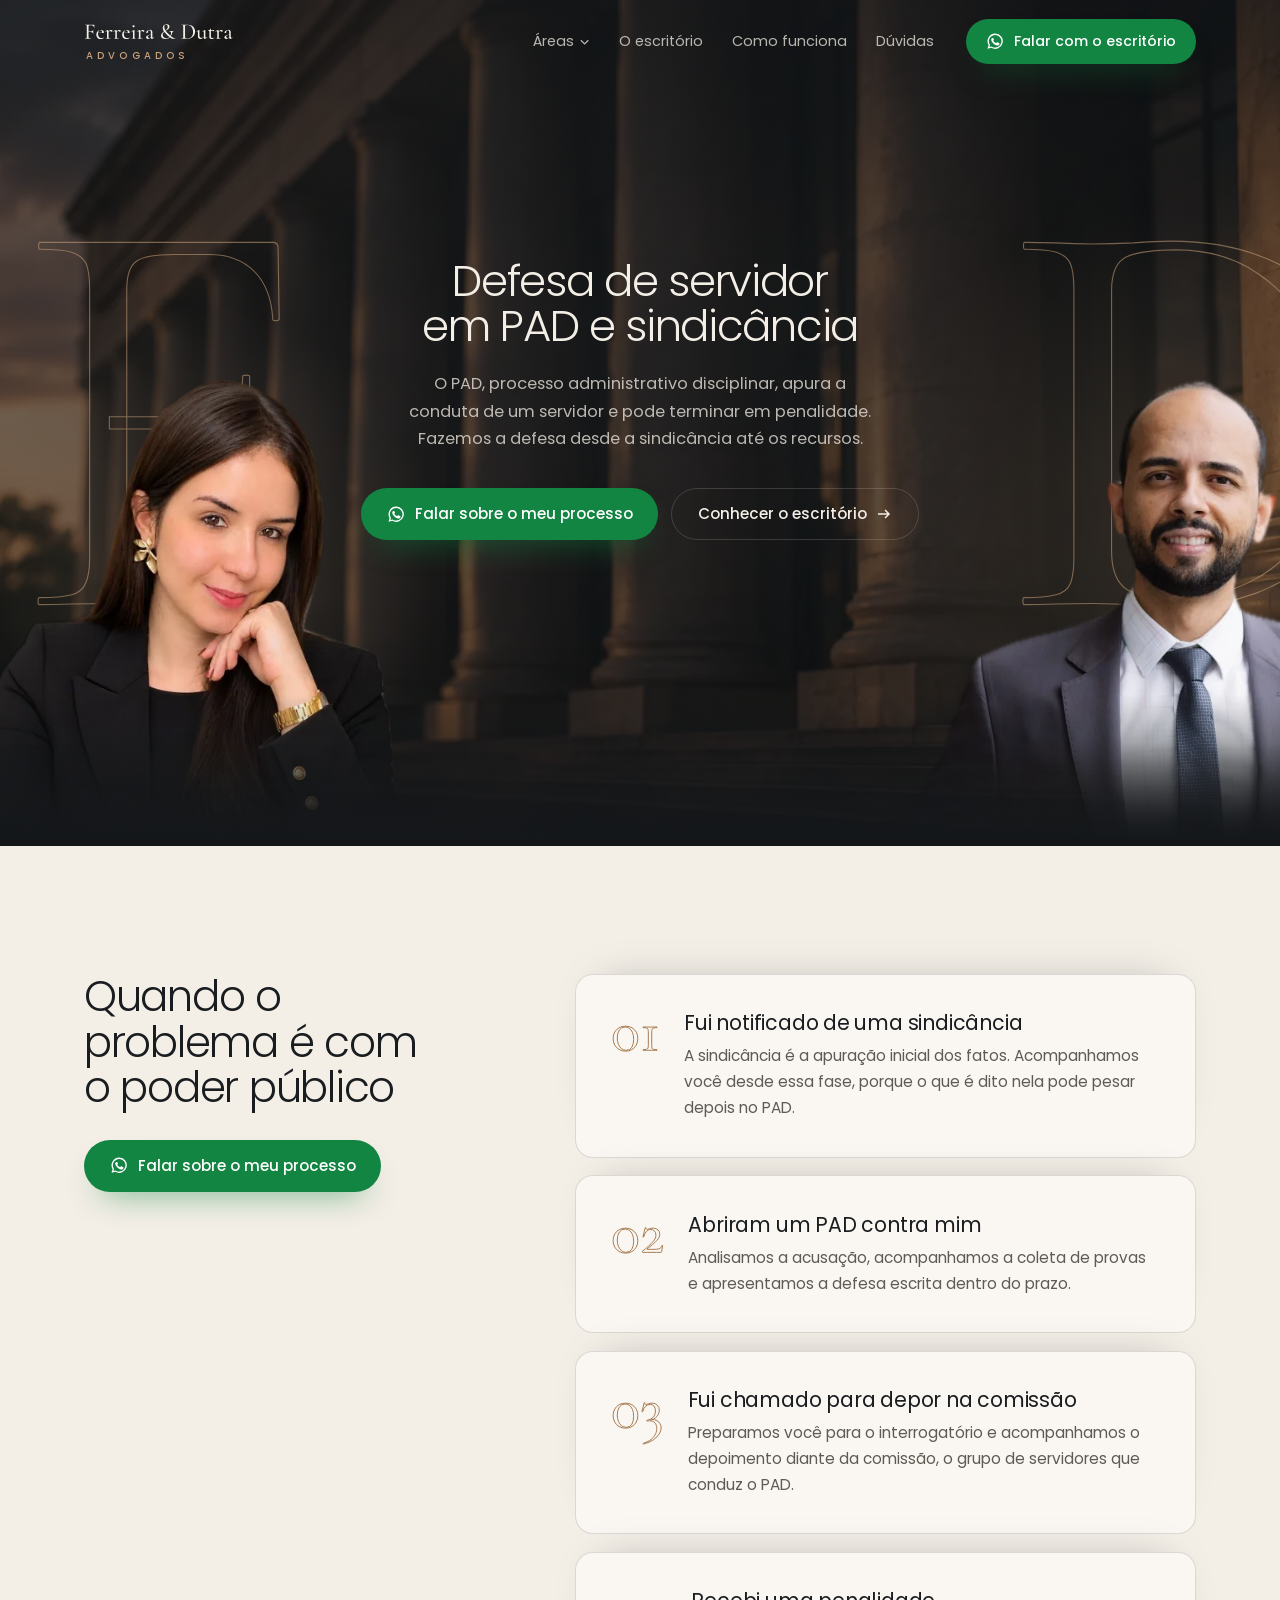
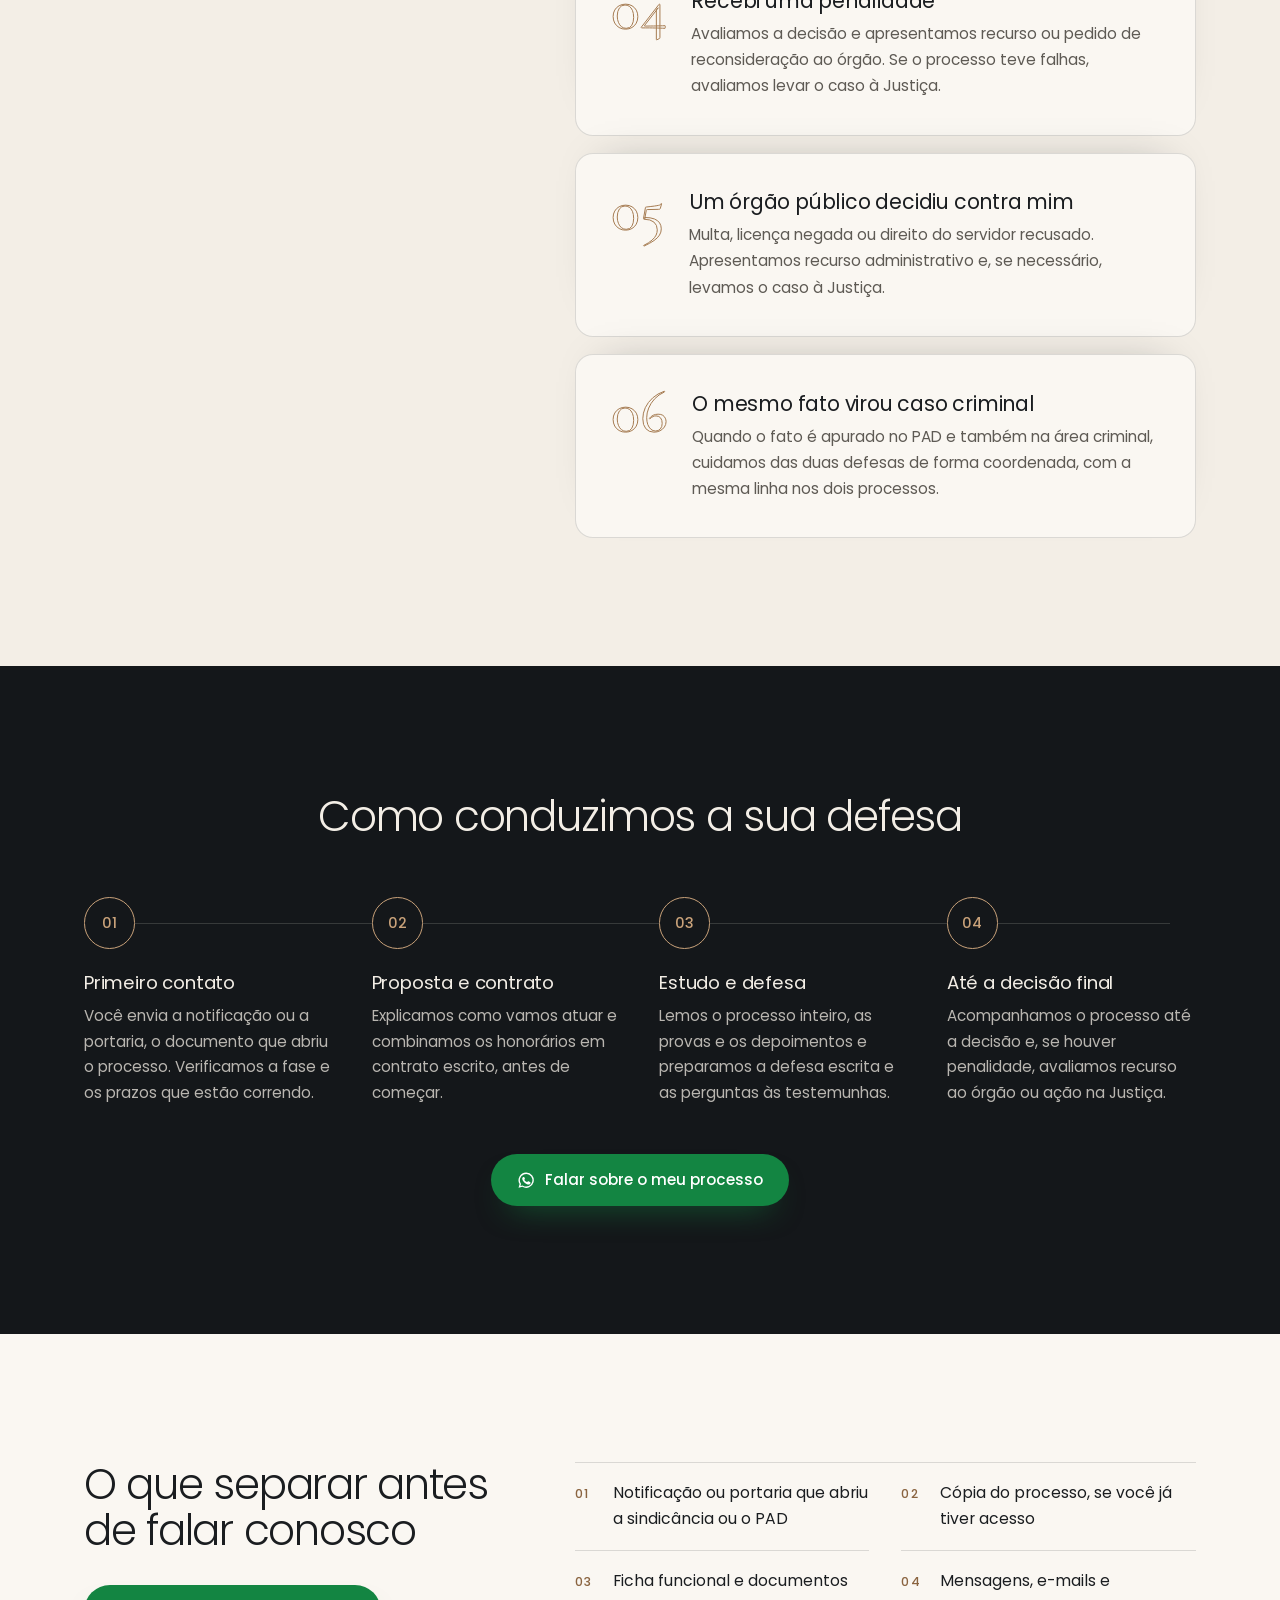
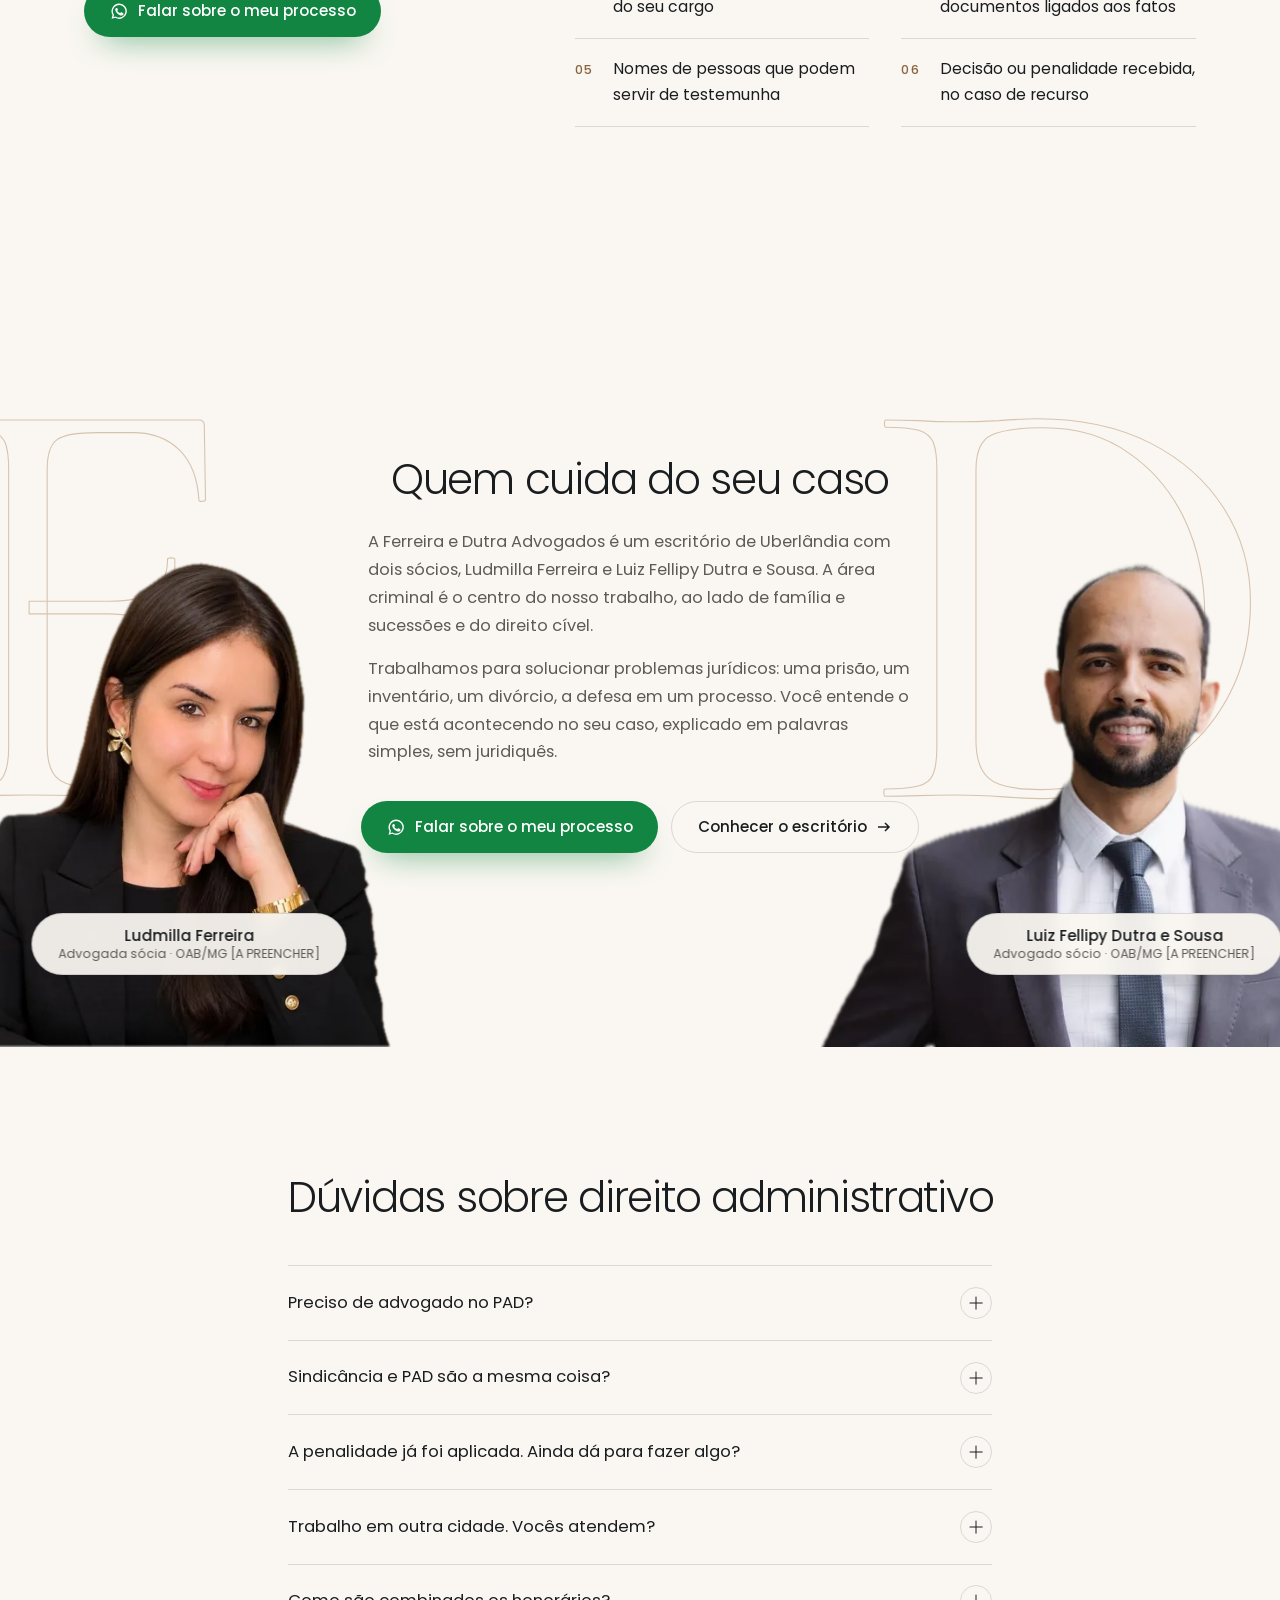
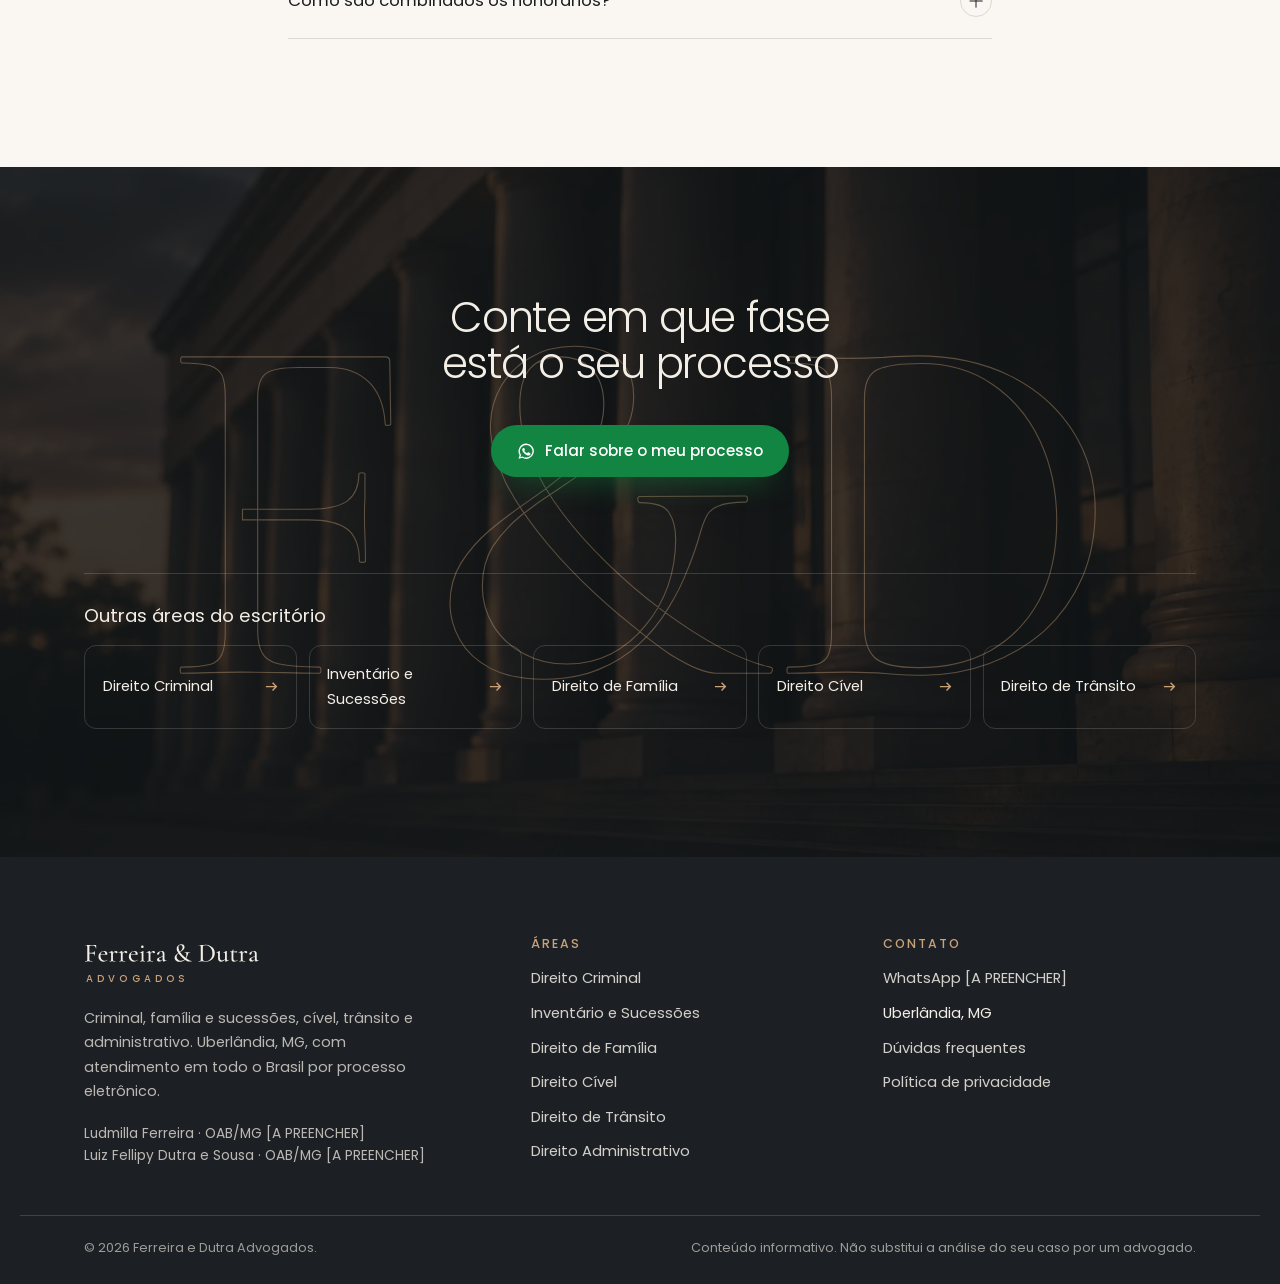
==== commit f8a541f6: "feat: generated backgrounds, partners over their initials, centered sections, green CTAs Co-Authored" ====
--- a/administrativo.html
+++ b/administrativo.html
@@ -14,10 +14,10 @@
 <link rel="icon" href="/assets/img/favicon-v1.svg" type="image/svg+xml"><link rel="icon" href="/assets/img/favicon-v1.png" type="image/png" sizes="64x64"><link rel="apple-touch-icon" href="/assets/img/apple-touch-icon.png">
 <link rel="preload" href="/assets/fonts/poppins-300.woff2" as="font" type="font/woff2" crossorigin>
 <link rel="preload" href="/assets/fonts/poppins-500.woff2" as="font" type="font/woff2" crossorigin>
-<link rel="preload" as="image" imagesrcset="/assets/img/fotos/luiz-recorte-560.webp 444w, /assets/img/fotos/luiz-recorte-900.webp 714w" imagesizes="(max-width:1000px) 54vw, 34vw" fetchpriority="high">
+<link rel="preload" as="image" imagesrcset="/assets/img/fotos/luiz-recorte-560.webp 444w, /assets/img/fotos/luiz-recorte-900.webp 714w" imagesizes="(max-width:1060px) 82vw, 44vw" fetchpriority="high">
 <script>document.documentElement.classList.add('js')</script>
-<style>@font-face{font-family:"Poppins";src:url(/assets/fonts/poppins-300.woff2) format("woff2");font-weight:300;font-display:swap}@font-face{font-family:"Poppins";src:url(/assets/fonts/poppins-400.woff2) format("woff2");font-weight:400;font-display:swap}@font-face{font-family:"Poppins";src:url(/assets/fonts/poppins-500.woff2) format("woff2");font-weight:500;font-display:swap}@font-face{font-family:"Sans Reserva";src:local("Arial");size-adjust:112.5%}:root{--grafite:#14171A;--grafite-2:#1C2024;--grafite-3:#272C31;--areia:#F3EEE6;--areia-2:#E9E1D4;--papel:#FAF7F2;--bronze:#8A6440;--bronze-2:#A67C52;--bronze-cl:#C9A27A;--tinta:#1A1D20;--muted:#5E5A54;--claro-2:rgba(243,238,230,.74);--linha:rgba(26,29,32,.14);--linha-c:rgba(243,238,230,.16);--r:18px;--maxw:1240px;--gutter:clamp(1.25rem,5vw,4rem);--sec:clamp(5rem,10vw,8.5rem);--t-hero:clamp(2.7rem,4.7vw,4.5rem);--t-h2:clamp(2rem,3.3vw,3.05rem);--ease:cubic-bezier(.22,.8,.2,1)}*,*::before,*::after{box-sizing:border-box}html{-webkit-text-size-adjust:100%;scroll-behavior:smooth;scroll-padding-top:5.5rem}body{margin:0;font:400 1.02rem/1.7 "Poppins","Sans Reserva",system-ui,sans-serif;color:var(--tinta);background:var(--papel);-webkit-font-smoothing:antialiased;overflow-x:clip}img,svg{display:block;max-width:100%}a{color:inherit;text-decoration:none}button{font:inherit;color:inherit;background:none;border:0;cursor:pointer;padding:0}h1,h2,h3,p,ul,ol,dl,dd,figure{margin:0}h1,h2{font-weight:300;line-height:1.08;letter-spacing:-.03em;text-wrap:balance}h3{font-weight:400;line-height:1.3;letter-spacing:-.01em}.wrap{width:100%;max-width:var(--maxw);margin-inline:auto;padding-inline:var(--gutter)}.sec{padding-block:var(--sec)}.escuro{background:var(--grafite);color:var(--areia)}.areia{background:var(--areia)}:focus-visible{outline:2px solid var(--bronze-2);outline-offset:3px;border-radius:6px}::selection{background:var(--bronze-cl);color:var(--grafite)}.so-leitor{position:absolute;width:1px;height:1px;overflow:hidden;clip:rect(0 0 0 0);white-space:nowrap}.ctas{display:flex;flex-wrap:wrap;gap:.8rem;align-items:center}.btn{position:relative;display:inline-flex;align-items:center;justify-content:center;gap:.6rem;min-height:3.25rem;padding:.85rem 1.6rem;border-radius:999px;font-weight:500;font-size:.95rem;line-height:1.2;white-space:nowrap;overflow:hidden;isolation:isolate;transition:transform .35s var(--ease),background-color .3s,color .3s,border-color .3s}.btn svg{width:1.15rem;height:1.15rem;flex:none}.btn--pri{background:var(--bronze);color:#fff;box-shadow:0 16px 32px -18px rgba(138,100,64,.9)}.btn--pri::after{content:"";position:absolute;inset:0;z-index:-1;background:linear-gradient(110deg,transparent 30%,rgba(255,255,255,.28) 50%,transparent 70%);transform:translateX(-120%);transition:transform .9s var(--ease)}.btn--pri:hover{transform:translateY(-2px);background:#7A5636}.btn--pri:hover::after{transform:translateX(120%)}.btn--linha{border:1px solid var(--linha);color:var(--tinta)}.btn--linha:hover{border-color:var(--tinta)}.escuro .btn--linha,.capa .btn--linha{border-color:var(--linha-c);color:var(--areia)}.escuro .btn--linha:hover,.capa .btn--linha:hover{border-color:var(--areia)}.btn--linha svg{width:1rem;height:1rem;transition:transform .35s var(--ease)}.btn--linha:hover svg{transform:translateX(3px)}.top{position:fixed;inset:0 0 auto;z-index:40;color:var(--areia);transition:background-color .4s,box-shadow .4s,backdrop-filter .4s}.top.solid{background:rgba(20,23,26,.86);backdrop-filter:blur(14px);-webkit-backdrop-filter:blur(14px);box-shadow:0 1px 0 var(--linha-c)}.top__in{display:flex;align-items:center;gap:2rem;height:5.2rem}.marca{display:flex;flex-direction:column;align-items:flex-start;gap:.15rem;flex:none}.marca__nome{height:1.7rem;width:auto;fill:currentColor}.marca span{font-size:.62rem;font-weight:500;letter-spacing:.42em;text-transform:uppercase;color:var(--bronze-cl);padding-left:.12rem}.nav{display:flex;align-items:center;gap:1.8rem;margin-left:auto;font-size:.9rem;color:var(--claro-2)}.nav>a,.nav__bt{transition:color .3s}.nav>a:hover,.nav__bt:hover{color:var(--areia)}.nav__areas{position:relative}.nav__bt{display:inline-flex;align-items:center;gap:.35rem;color:var(--claro-2)}.nav__bt svg{width:.7rem;height:.7rem;transition:transform .3s}.nav__menu{position:absolute;left:50%;top:calc(100% + .9rem);width:17rem;padding:.6rem;border-radius:14px;background:var(--grafite-2);box-shadow:0 30px 60px -20px rgba(0,0,0,.6),0 0 0 1px var(--linha-c);opacity:0;visibility:hidden;transform:translate(-50%,-6px);transition:opacity .25s,transform .25s var(--ease),visibility .25s}.nav__menu::before{content:"";position:absolute;inset:-1rem 0 auto;height:1rem}.nav__areas:hover .nav__menu,.nav__areas:focus-within .nav__menu,.nav__areas.aberto .nav__menu{opacity:1;visibility:visible;transform:translate(-50%,0)}.nav__areas:hover .nav__bt svg,.nav__areas.aberto .nav__bt svg{transform:rotate(180deg)}.nav__menu a{display:flex;justify-content:space-between;align-items:center;padding:.65rem .8rem;border-radius:9px;color:var(--areia);transition:background-color .2s}.nav__menu a:hover,.nav__menu a[aria-current]{background:var(--grafite-3)}.nav__menu a i{font-style:normal;font-size:.75rem;color:var(--bronze-cl)}.top .btn{min-height:2.8rem;padding:.65rem 1.25rem;font-size:.88rem}.menu-bt{display:none;width:2.9rem;height:2.9rem;border-radius:50%;border:1px solid var(--linha-c);place-items:center;margin-left:auto}.menu-bt i{display:block;width:1.1rem;height:1px;background:currentColor;box-shadow:0 -5px 0 currentColor,0 5px 0 currentColor;transition:box-shadow .3s,transform .3s}.menu{position:fixed;inset:0;z-index:39;background:var(--grafite);color:var(--areia);padding:6.5rem var(--gutter) 2rem;display:flex;flex-direction:column;gap:2rem;overflow-y:auto;opacity:0;visibility:hidden;transition:opacity .35s,visibility .35s}.menu.aberto{opacity:1;visibility:visible}.menu nav{display:flex;flex-direction:column}.menu nav a{display:flex;justify-content:space-between;align-items:baseline;padding:.95rem 0;border-bottom:1px solid var(--linha-c);font-size:1.35rem;font-weight:300}.menu nav a i{font-style:normal;font-size:.8rem;color:var(--bronze-cl)}.menu__extra{display:flex;flex-direction:column;gap:.4rem;font-size:.95rem;color:var(--claro-2)}.menu-aberto .menu-bt i{box-shadow:none;transform:rotate(45deg)}.menu-aberto .menu-bt i::after{content:"";display:block;width:100%;height:1px;background:currentColor;transform:rotate(90deg)}.capa{position:relative;min-height:100svh;display:flex;align-items:center;overflow:hidden;isolation:isolate;text-align:center;background:radial-gradient(70% 60% at 50% 38%,#2B3035 0%,var(--grafite) 70%);color:var(--areia)}.capa::after{content:"";position:absolute;inset:auto 0 0;height:18%;z-index:1;background:linear-gradient(0deg,var(--grafite) 0%,rgba(20,23,26,0));pointer-events:none}.capa__palco{position:absolute;inset:0;z-index:0}.lado{position:absolute;bottom:0;height:min(52svh,32rem);display:flex;align-items:flex-end}.lado--l{right:calc(50% + 14.5rem)}.lado--r{left:calc(50% + 14.5rem)}.lado__foto{position:relative;z-index:2;height:100%;width:auto;max-width:none;-webkit-mask-image:linear-gradient(0deg,transparent 0,#000 22%);mask-image:linear-gradient(0deg,transparent 0,#000 22%)}.lado__luz{position:absolute;z-index:1;left:50%;top:38%;width:115%;aspect-ratio:1;transform:translate(-50%,-50%);border-radius:50%;background:radial-gradient(closest-side,rgba(201,162,122,.17),rgba(201,162,122,0))}.letra{position:absolute;z-index:0;height:150%;width:auto;top:-66%;overflow:visible}.lado--l .letra{left:50%;transform:translateX(-58%)}.lado--r .letra{left:50%;transform:translateX(-42%)}.letra path{fill:none;stroke:var(--bronze-cl);stroke-width:1.1px;vector-effect:non-scaling-stroke;opacity:.55;stroke-dasharray:1;stroke-dashoffset:1;animation:traco 3.4s var(--ease) .2s forwards}.lado--r .letra path{animation-delay:.5s}@keyframes traco{to{stroke-dashoffset:0}}.capa__txt{position:relative;z-index:3;max-width:calc(40rem + 2 * var(--gutter));margin-inline:auto;padding-block:6.5rem 12rem}.capa__marca{display:flex;flex-direction:column;align-items:center;gap:.7rem;margin-bottom:3.6rem}.capa__nome{height:clamp(2.3rem,3.6vw,3.3rem);width:auto;fill:var(--areia)}.capa__marca span{text-transform:uppercase;font-size:.72rem;font-weight:500;letter-spacing:.55em;padding-left:.55em;color:var(--bronze-cl)}.capa h1{font-size:clamp(2.6rem,4.3vw,4.3rem);line-height:1.05}.capa__txt>p{margin:1.3rem auto 0;font-size:clamp(1.02rem,1.2vw,1.14rem);color:var(--claro-2);max-width:30rem}.capa .ctas{margin-top:2.2rem;justify-content:center}.capa--area{min-height:94svh}.capa--area .capa__txt{max-width:calc(42rem + 2 * var(--gutter));padding-top:9rem}.capa--area h1{font-size:clamp(2.2rem,3.4vw,3.1rem)}.home .top:not(.solid) .marca{opacity:0;pointer-events:none}.top .marca{transition:opacity .4s}.seletor{background:var(--grafite);color:var(--areia);padding-block:0 clamp(3.5rem,7vw,5rem)}.seletor__in{display:grid;grid-template-columns:minmax(0,.7fr) minmax(0,2fr);gap:2rem;align-items:center;padding-top:2.2rem;border-top:1px solid var(--linha-c)}.seletor__h{font-size:clamp(1.3rem,2vw,1.7rem);font-weight:300;letter-spacing:-.02em;line-height:1.2}.seletor__grade{display:grid;grid-template-columns:repeat(3,1fr);gap:.6rem}.seletor a{display:flex;align-items:center;justify-content:space-between;gap:.8rem;padding:.9rem 1rem .9rem 1.1rem;border-radius:12px;border:1px solid var(--linha-c);font-size:.9rem;line-height:1.35;text-align:left;background:rgba(255,255,255,.02);transition:border-color .3s,background-color .3s}.seletor a svg{width:.95rem;height:.95rem;flex:none;color:var(--bronze-cl);transition:transform .35s var(--ease)}.seletor a:hover{border-color:var(--bronze-cl);background:rgba(201,162,122,.08)}.seletor a:hover svg{transform:translateX(3px)}.letreiro{position:absolute;overflow:visible;pointer-events:none}.letreiro path{fill:none;stroke:var(--bronze-cl);stroke-width:1.1px;vector-effect:non-scaling-stroke;opacity:.4;stroke-dasharray:1;stroke-dashoffset:1}.indice-cab{display:flex;justify-content:space-between;align-items:end;gap:2rem;margin-bottom:clamp(2.4rem,5vw,3.6rem)}.indice-cab h2{font-size:var(--t-h2);max-width:34rem}.indice{margin:0;padding:0;list-style:none;border-top:1px solid var(--linha)}.indice a{position:relative;display:grid;grid-template-columns:3.6rem minmax(0,1fr) minmax(0,1.15fr) 3.4rem;align-items:center;gap:1.5rem;padding:1.7rem .4rem;border-bottom:1px solid var(--linha);isolation:isolate}.indice a::before{content:"";position:absolute;inset:0;z-index:-1;background:var(--grafite);transform:scaleY(0);transform-origin:bottom;transition:transform .55s var(--ease)}.indice__n{font-size:.82rem;font-weight:500;letter-spacing:.12em;color:var(--bronze);transition:color .4s}.indice__nome{font-size:clamp(1.6rem,2.7vw,2.4rem);font-weight:300;letter-spacing:-.02em;line-height:1.1;transition:color .4s,transform .55s var(--ease)}.indice__txt{color:var(--muted);font-size:.96rem;transition:color .4s}.indice__seta{width:3.2rem;height:3.2rem;border-radius:50%;border:1px solid var(--linha);display:grid;place-items:center;transition:border-color .4s,background-color .4s,color .4s,transform .55s var(--ease)}.indice__seta svg{width:1.1rem;height:1.1rem}.indice a:hover::before,.indice a:focus-visible::before{transform:scaleY(1);transform-origin:top}.indice a:hover .indice__nome{color:var(--areia);transform:translateX(.6rem)}.indice a:hover .indice__txt{color:var(--claro-2)}.indice a:hover .indice__n{color:var(--bronze-cl)}.indice a:hover .indice__seta{border-color:var(--bronze-cl);background:var(--bronze-cl);color:var(--grafite);transform:rotate(-45deg)}.manifesto{font-size:clamp(1.6rem,3.1vw,2.75rem);font-weight:300;line-height:1.3;letter-spacing:-.02em;max-width:58rem}.manifesto span{opacity:.38;transition:opacity .45s}.manifesto span.on{opacity:1}.manifesto-sec .ctas{margin-top:2.4rem}.difs{display:grid;grid-template-columns:repeat(5,1fr);gap:clamp(1rem,2.4vw,2rem);margin:clamp(4rem,8vw,6rem) 0 0;padding:0;list-style:none}.dif{padding-top:1.4rem;border-top:1px solid var(--linha-c)}.dif svg{height:3.2rem;width:auto;margin-bottom:1.3rem;overflow:visible}.dif svg path{fill:none;stroke:var(--bronze-cl);stroke-width:1px;vector-effect:non-scaling-stroke;stroke-dasharray:1;stroke-dashoffset:1}.dif.in svg path{animation:traco 2.2s var(--ease) forwards}.dif h3{font-size:1.08rem;color:var(--areia)}.dif p{margin-top:.5rem;font-size:.92rem;color:var(--claro-2)}.escr{display:grid;grid-template-columns:minmax(0,1fr) minmax(0,1.05fr);gap:clamp(2.5rem,7vw,6rem);align-items:center}.escr h2{font-size:var(--t-h2)}.escr__txt p{margin-top:1.2rem;color:var(--muted)}.escr__txt .ctas{margin-top:2.2rem}.socios{display:grid;grid-template-columns:1fr 1fr;gap:clamp(1rem,2.4vw,1.6rem);align-items:start}.socios figure:last-child{margin-top:clamp(2.5rem,6vw,4.5rem)}.socio__foto{border-radius:var(--r);overflow:hidden;aspect-ratio:4/5;background:var(--areia-2)}.socio__foto img{width:100%;height:100%;object-fit:cover;transition:transform 1.2s var(--ease)}.socios figure:hover img{transform:scale(1.04)}.socios figcaption{margin-top:1rem;line-height:1.4}.socios figcaption b{display:block;font-weight:400;font-size:1.02rem}.socios figcaption span{font-size:.86rem;color:var(--muted)}.passos-cab{display:flex;justify-content:space-between;align-items:end;gap:2rem;margin-bottom:clamp(2.8rem,6vw,4rem)}.passos-cab h2{font-size:var(--t-h2);max-width:32rem}.passos{position:relative;display:grid;grid-template-columns:repeat(4,1fr);gap:clamp(1.2rem,3vw,2.4rem);margin:0;padding:0;list-style:none}.passos::before,.passos__linha{content:"";position:absolute;left:1.6rem;right:1.6rem;top:1.6rem;height:1px;background:var(--linha)}.passos__linha{background:var(--bronze-2);transform:scaleX(var(--p,0));transform-origin:left;transition:transform .15s linear}.escuro .passos::before{background:var(--linha-c)}.escuro .passos__linha{background:var(--bronze-cl)}.passo b{position:relative;display:grid;place-items:center;width:3.2rem;height:3.2rem;border-radius:50%;background:var(--papel);border:1px solid var(--bronze-2);color:var(--bronze);font-weight:500;font-size:.9rem;margin-bottom:1.4rem}.areia .passo b{background:var(--areia)}.escuro .passo b{background:var(--grafite);border-color:var(--bronze-cl);color:var(--bronze-cl)}.passo h3{font-size:1.14rem}.passo p{margin-top:.5rem;color:var(--muted);font-size:.95rem}.escuro .passo p{color:var(--claro-2)}.alcance{display:grid;grid-template-columns:minmax(0,1fr) minmax(0,1fr);gap:clamp(2rem,6vw,5rem);align-items:center}.alcance h2{font-size:var(--t-h2)}.alcance p{margin-top:1.2rem;color:var(--claro-2)}.alcance .ctas{margin-top:2.2rem}.mapa{width:100%;max-width:34rem;margin-inline:auto;overflow:visible}.mapa__pais{fill:rgba(201,162,122,.05);stroke:var(--bronze-cl);stroke-width:1.2;stroke-linejoin:round;stroke-dasharray:1;stroke-dashoffset:1}.mapa__arco{fill:none;stroke:var(--bronze-cl);stroke-width:1;opacity:.55;stroke-dasharray:1;stroke-dashoffset:1}.mapa__cap{fill:var(--bronze-cl);opacity:0}.mapa__udi{fill:var(--areia)}.mapa__onda{fill:none;stroke:var(--areia);stroke-width:1;transform-box:fill-box;transform-origin:center;opacity:0}.mapa__nome{font:500 15px "Poppins","Sans Reserva",sans-serif;fill:var(--areia)}.mapa.ver .mapa__pais{animation:traco 2.6s var(--ease) forwards}.mapa.ver .mapa__arco{animation:traco 1.4s var(--ease) var(--d) forwards}.mapa.ver .mapa__cap{animation:aparece .5s var(--ease) var(--d) forwards}.mapa.ver .mapa__onda{animation:onda 2.8s ease-out 1s infinite}.mapa.ver .mapa__onda--2{animation-delay:2.4s}@keyframes aparece{to{opacity:.9}}@keyframes onda{0%{opacity:.7;transform:scale(1)}100%{opacity:0;transform:scale(4.2)}}.sit{display:grid;grid-template-columns:minmax(0,.8fr) minmax(0,1.2fr);gap:clamp(2rem,6vw,5rem);align-items:start}.sit__cab{position:sticky;top:7.5rem;display:flex;flex-direction:column;align-items:flex-start;gap:1.8rem}.sit__cab h2{font-size:var(--t-h2)}.cartoes{display:flex;flex-direction:column;gap:1.1rem;margin:0;padding:0;list-style:none}.cartao{position:sticky;top:calc(7.5rem + var(--i) * .9rem);display:grid;grid-template-columns:auto 1fr;gap:.4rem 1.5rem;padding:clamp(1.5rem,3vw,2.2rem);border-radius:var(--r);background:var(--papel);border:1px solid var(--linha);box-shadow:0 -16px 40px -30px rgba(26,29,32,.35)}.cartao svg{grid-row:span 2;height:2.6rem;width:auto;overflow:visible}.cartao svg path{fill:none;stroke:var(--bronze-2);stroke-width:1px;vector-effect:non-scaling-stroke}.cartao h3{font-size:clamp(1.1rem,1.6vw,1.3rem);align-self:end}.cartao p{color:var(--muted);font-size:.96rem}.docs{display:grid;grid-template-columns:minmax(0,.8fr) minmax(0,1.2fr);gap:clamp(2rem,6vw,5rem);align-items:start}.docs h2{font-size:var(--t-h2)}.docs .ctas{margin-top:2rem}.docs__lista{display:grid;grid-template-columns:1fr 1fr;column-gap:2rem;margin:0;padding:0;list-style:none;border-top:1px solid var(--linha);counter-reset:d}.docs__lista li{display:grid;grid-template-columns:2.4rem 1fr;padding:1.05rem 0;border-bottom:1px solid var(--linha);counter-increment:d;font-size:.98rem}.docs__lista li::before{content:counter(d,decimal-leading-zero);font-size:.78rem;font-weight:500;letter-spacing:.1em;color:var(--bronze);padding-top:.2rem}.cuida{display:grid;grid-template-columns:minmax(0,1.1fr) minmax(0,.9fr);gap:clamp(2rem,6vw,5rem);align-items:center}.cuida h2{font-size:var(--t-h2)}.cuida__txt p{margin-top:1.1rem;color:var(--muted)}.cuida__txt .ctas{margin-top:2rem}.cuida .socios figure:last-child{margin-top:2.5rem}.faq{display:grid;grid-template-columns:minmax(0,.8fr) minmax(0,1.2fr);gap:clamp(2rem,6vw,5rem);align-items:start}.faq__cab{position:sticky;top:7.5rem;display:flex;flex-direction:column;align-items:flex-start;gap:1.8rem}.faq__cab h2{font-size:var(--t-h2)}.faq__item{border-bottom:1px solid var(--linha)}.faq__item:first-child{border-top:1px solid var(--linha)}.faq__item summary{display:flex;justify-content:space-between;align-items:center;gap:1rem;padding:1.3rem 0;cursor:pointer;list-style:none;font-size:1.04rem}.faq__item summary::-webkit-details-marker{display:none}.faq__item summary i{position:relative;flex:none;width:2rem;height:2rem;border-radius:50%;border:1px solid var(--linha);transition:transform .4s var(--ease),background-color .3s,border-color .3s}.faq__item summary i::before,.faq__item summary i::after{content:"";position:absolute;left:50%;top:50%;width:.8rem;height:1px;background:currentColor;transform:translate(-50%,-50%)}.faq__item summary i::after{transform:translate(-50%,-50%) rotate(90deg)}.faq__item[open] summary i{transform:rotate(45deg);background:var(--bronze);border-color:var(--bronze);color:#fff}.faq__item p{padding:0 3rem 1.4rem 0;color:var(--muted)}.final{position:relative;overflow:hidden;isolation:isolate;text-align:center}.final .letreiro{left:50%;top:50%;width:min(92vw,60rem);height:auto;transform:translate(-50%,-50%);z-index:-1}.final.in .letreiro path{animation:traco 3.2s var(--ease) forwards}.final h2{font-size:var(--t-h2);max-width:44rem;margin-inline:auto}.final p{margin:1.2rem auto 0;max-width:38rem;color:var(--claro-2)}.final .ctas{justify-content:center;margin-top:2.4rem}.outras{margin-top:clamp(4rem,8vw,6rem);padding-top:2rem;border-top:1px solid var(--linha-c);text-align:left}.outras h2{font-size:1.15rem;font-weight:400;letter-spacing:0;margin:0 0 1.2rem;max-width:none}.outras__lista{display:grid;grid-template-columns:repeat(5,1fr);gap:.7rem}.outras__lista a{display:flex;justify-content:space-between;align-items:center;gap:.6rem;padding:1rem 1.1rem;border-radius:12px;border:1px solid var(--linha-c);font-size:.92rem;transition:border-color .3s,background-color .3s}.outras__lista a:hover{border-color:var(--bronze-cl);background:rgba(201,162,122,.08)}.outras__lista svg{width:.95rem;height:.95rem;color:var(--bronze-cl);flex:none}.rod{background:var(--grafite-2);color:var(--areia);padding-block:clamp(3.5rem,7vw,5rem) 1.6rem}.rod__in{display:grid;grid-template-columns:1.3fr 1fr 1fr;gap:2.5rem}.rod .marca__nome{height:2rem}.rod__marca p{margin-top:1.1rem;font-size:.9rem;color:var(--claro-2);max-width:22rem}.rod__marca ul{margin:1.2rem 0 0;padding:0;list-style:none;font-size:.86rem;color:var(--claro-2);line-height:1.6}.rod__col h2{font-size:.78rem;font-weight:500;letter-spacing:.16em;text-transform:uppercase;color:var(--bronze-cl);margin-bottom:1rem}.rod__col ul{margin:0;padding:0;list-style:none;display:flex;flex-direction:column;gap:.6rem;font-size:.92rem}.rod__col a{color:rgba(243,238,230,.85);transition:color .3s}.rod__col a:hover{color:var(--bronze-cl)}.rod__fim{margin-top:3rem;padding-top:1.3rem;border-top:1px solid var(--linha-c);font-size:.8rem;color:rgba(243,238,230,.6);display:flex;justify-content:space-between;gap:1rem;flex-wrap:wrap}.zap{position:fixed;right:1.1rem;bottom:1.1rem;z-index:50;display:inline-flex;align-items:center;gap:.6rem;padding:.75rem 1.2rem .75rem .9rem;border-radius:999px;background:#1FAF5A;color:#fff;font-weight:500;font-size:.86rem;box-shadow:0 16px 34px -14px rgba(0,0,0,.45);transition:transform .35s var(--ease)}.zap svg{width:1.5rem;height:1.5rem}.zap:hover{transform:translateY(-2px)}.js .zap{opacity:0;transform:translateY(12px);pointer-events:none;transition:opacity .4s var(--ease),transform .4s var(--ease)}.js .zap.ver{opacity:1;transform:none;pointer-events:auto}.texto-pag{padding-top:9rem}.texto{max-width:46rem}.texto h1{font-size:var(--t-h2)}.texto h2{font-size:1.35rem;margin:2.2rem 0 .6rem;font-weight:400;letter-spacing:-.01em}.texto p{color:var(--muted)}.obrigado{min-height:100svh;display:grid;place-items:center;text-align:center;padding:2rem;background:var(--grafite);color:var(--areia)}.obrigado .marca__nome{height:2.2rem;margin:0 auto}.obrigado h1{margin-top:2rem;font-size:clamp(1.8rem,4vw,2.8rem)}.obrigado p{margin-top:.8rem;color:var(--claro-2)}.gira{width:2.6rem;height:2.6rem;margin:2rem auto;border-radius:50%;border:1.5px solid var(--linha-c);border-top-color:var(--bronze-cl);animation:gira 1s linear infinite}@keyframes gira{to{transform:rotate(360deg)}}.obrigado .ctas{justify-content:center}.js .rv{opacity:0;transform:translate3d(0,26px,0);transition:opacity .9s var(--ease),transform 1.1s var(--ease)}.js .rv.in{opacity:1;transform:none}.js .rv[data-d="1"]{transition-delay:.08s}.js .rv[data-d="2"]{transition-delay:.16s}.js .rv[data-d="3"]{transition-delay:.24s}.js .rv[data-d="4"]{transition-delay:.32s}@media (max-width:1060px){.nav,.top .btn{display:none}.menu-bt{display:grid}.difs{grid-template-columns:repeat(3,1fr);row-gap:2.6rem}.capa{flex-direction:column;align-items:stretch;min-height:0}.capa__txt{order:-1;padding-block:7rem 0;max-width:calc(34rem + 2 * var(--gutter))}.capa__palco{position:relative;inset:auto;height:min(64vw,25rem);margin-top:3.5rem}.lado{height:100%}.lado--l{right:46%}.lado--r{left:46%;z-index:1}.letra{height:125%;top:-32%}.seletor__grade{grid-template-columns:1fr 1fr}.outras__lista{grid-template-columns:repeat(3,1fr)}}@media (max-width:860px){.escr,.alcance,.sit,.docs,.cuida,.faq{grid-template-columns:1fr}.sit__cab,.faq__cab{position:relative;top:0}.indice a{grid-template-columns:2.6rem minmax(0,1fr) 3rem;row-gap:.3rem}.indice__txt{grid-column:2;grid-row:2}.indice__seta{grid-row:1 / span 2;grid-column:3}.passos{grid-template-columns:1fr 1fr;row-gap:2.6rem}.passos::before,.passos__linha{display:none}.rod__in{grid-template-columns:1fr 1fr}.rod__marca{grid-column:1 / -1}}@media (max-width:760px){.top__in{height:4.6rem}.marca__nome{height:1.45rem}.seletor__in{grid-template-columns:1fr;text-align:center}.seletor__grade{grid-template-columns:1fr}.ctas{justify-content:center}.indice-cab,.passos-cab{flex-direction:column;align-items:center;text-align:center}.escr__txt,.alcance__txt,.sit__cab,.docs__cab,.cuida__txt,.faq__cab,.manifesto-sec .wrap{text-align:center;align-items:center}.manifesto{margin-inline:auto}.difs{grid-template-columns:1fr 1fr;text-align:center}.dif svg{margin-inline:auto}.dif:last-child{grid-column:1 / -1}.passos{grid-template-columns:1fr;text-align:center}.passo b{margin-inline:auto}.indice a{padding:1.3rem .2rem;gap:1rem}.indice__nome{font-size:1.5rem}.indice__seta{width:2.6rem;height:2.6rem}.cartao{grid-template-columns:1fr;text-align:center;top:calc(5.8rem + var(--i) * .7rem)}.cartao svg{grid-row:auto;margin:0 auto .6rem}.docs__lista{grid-template-columns:1fr;text-align:left}.socios{max-width:30rem;margin-inline:auto;text-align:center}.faq__item p{padding-right:0}.outras__lista{grid-template-columns:1fr 1fr}.rod__in{grid-template-columns:1fr;text-align:center}.rod .marca{align-items:center}.rod__marca p,.rod__marca ul{margin-inline:auto}.rod__fim{justify-content:center;text-align:center}.zap span{display:none}.zap{padding:.85rem}.btn{padding-inline:1.3rem}}@media (max-width:359px){.btn{white-space:normal}}@media (prefers-reduced-motion:reduce){*,*::before,*::after{animation-duration:.01ms!important;animation-iteration-count:1!important;transition-duration:.01ms!important}.js .rv{opacity:1;transform:none}.manifesto span{opacity:1}}</style>
-<script type="application/ld+json">{"@context":"https://schema.org","@graph":[{"@type":"LegalService","@id":"https://ferreiradutra.vercel.app/#escritorio","name":"Ferreira e Dutra Advogados","url":"https://ferreiradutra.vercel.app/","image":"https://ferreiradutra.vercel.app/assets/img/og-v1.jpg","areaServed":"BR","address":{"@type":"PostalAddress","addressLocality":"Uberlândia","addressRegion":"MG","addressCountry":"BR"},"knowsAbout":["Direito Criminal","Inventário e Sucessões","Direito de Família","Direito Cível","Direito de Trânsito","Direito Administrativo"],"employee":[{"@type":"Person","name":"Luiz Fellipy Dutra e Sousa","jobTitle":"Advogado sócio"},{"@type":"Person","name":"Ludmilla","jobTitle":"Advogada sócia"}]},{"@type":"Service","name":"Direito Administrativo","serviceType":"Direito Administrativo","provider":{"@id":"https://ferreiradutra.vercel.app/#escritorio"},"areaServed":"BR","url":"https://ferreiradutra.vercel.app/administrativo","description":"Defesa de servidor público em PAD e sindicância, recursos administrativos e processos contra órgãos públicos em Uberlândia. Fale com o escritório."},{"@type":"BreadcrumbList","itemListElement":[{"@type":"ListItem","position":1,"name":"Início","item":"https://ferreiradutra.vercel.app/"},{"@type":"ListItem","position":2,"name":"Direito Administrativo","item":"https://ferreiradutra.vercel.app/administrativo"}]},{"@type":"FAQPage","mainEntity":[{"@type":"Question","name":"Preciso de advogado no PAD?","acceptedAnswer":{"@type":"Answer","text":"A lei não obriga, mas a defesa técnica ajuda a cumprir prazos, pedir provas e preparar depoimentos, que seguem regras próprias em cada estatuto."}},{"@type":"Question","name":"Sindicância e PAD são a mesma coisa?","acceptedAnswer":{"@type":"Answer","text":"Não. A sindicância apura os fatos e pode terminar em arquivamento, em penalidade leve ou na abertura de um PAD. As penalidades mais graves, como a demissão, exigem PAD. As regras variam conforme o estatuto de cada órgão."}},{"@type":"Question","name":"A penalidade já foi aplicada. Ainda dá para fazer algo?","acceptedAnswer":{"@type":"Answer","text":"Em muitos casos, sim. Dentro do prazo do estatuto, cabe recurso ao próprio órgão. Se o processo teve falhas, também é possível questionar a decisão na Justiça."}},{"@type":"Question","name":"Trabalho em outra cidade. Vocês atendem?","acceptedAnswer":{"@type":"Answer","text":"Sim. Quando o processo é eletrônico, atuamos em qualquer lugar do Brasil e conversamos com você a distância. Se algum ato exigir presença, como um depoimento, avisamos antes de começar."}},{"@type":"Question","name":"Como são combinados os honorários?","acceptedAnswer":{"@type":"Answer","text":"Depois de entender o caso, apresentamos a proposta por escrito. O contrato diz quais fases estão incluídas, como sindicância, PAD, recurso ou ação judicial."}}]}]}</script>
+<style>@font-face{font-family:"Poppins";src:url(/assets/fonts/poppins-300.woff2) format("woff2");font-weight:300;font-display:swap}@font-face{font-family:"Poppins";src:url(/assets/fonts/poppins-400.woff2) format("woff2");font-weight:400;font-display:swap}@font-face{font-family:"Poppins";src:url(/assets/fonts/poppins-500.woff2) format("woff2");font-weight:500;font-display:swap}@font-face{font-family:"Sans Reserva";src:local("Arial");size-adjust:112.5%}:root{--grafite:#14171A;--grafite-2:#1C2024;--grafite-3:#272C31;--areia:#F3EEE6;--areia-2:#E9E1D4;--papel:#FAF7F2;--verde:#138542;--bronze:#8A6440;--bronze-2:#A67C52;--bronze-cl:#C9A27A;--tinta:#1A1D20;--muted:#5E5A54;--claro-2:rgba(243,238,230,.74);--linha:rgba(26,29,32,.14);--linha-c:rgba(243,238,230,.16);--r:18px;--maxw:1240px;--gutter:clamp(1.25rem,5vw,4rem);--sec:clamp(5rem,10vw,8.5rem);--t-hero:clamp(2.7rem,4.7vw,4.5rem);--t-h2:clamp(2rem,3.3vw,3.05rem);--ease:cubic-bezier(.22,.8,.2,1)}*,*::before,*::after{box-sizing:border-box}html{-webkit-text-size-adjust:100%;scroll-behavior:smooth;scroll-padding-top:5.5rem}body{margin:0;font:400 1.02rem/1.7 "Poppins","Sans Reserva",system-ui,sans-serif;color:var(--tinta);background:var(--papel);-webkit-font-smoothing:antialiased;overflow-x:clip}img,svg{display:block;max-width:100%}a{color:inherit;text-decoration:none}button{font:inherit;color:inherit;background:none;border:0;cursor:pointer;padding:0}h1,h2,h3,p,ul,ol,dl,dd,figure{margin:0}h1,h2{font-weight:300;line-height:1.08;letter-spacing:-.03em;text-wrap:balance}h3{font-weight:400;line-height:1.3;letter-spacing:-.01em}.wrap{width:100%;max-width:var(--maxw);margin-inline:auto;padding-inline:var(--gutter)}.sec{padding-block:var(--sec)}.escuro{background:var(--grafite);color:var(--areia)}.areia{background:var(--areia)}:focus-visible{outline:2px solid var(--bronze-2);outline-offset:3px;border-radius:6px}::selection{background:var(--bronze-cl);color:var(--grafite)}.so-leitor{position:absolute;width:1px;height:1px;overflow:hidden;clip:rect(0 0 0 0);white-space:nowrap}.ctas{display:flex;flex-wrap:wrap;gap:.8rem;align-items:center}.btn{position:relative;display:inline-flex;align-items:center;justify-content:center;gap:.6rem;min-height:3.25rem;padding:.85rem 1.6rem;border-radius:999px;font-weight:500;font-size:.95rem;line-height:1.2;white-space:nowrap;overflow:hidden;isolation:isolate;transition:transform .35s var(--ease),background-color .3s,color .3s,border-color .3s}.btn svg{width:1.15rem;height:1.15rem;flex:none}.btn--pri{background:var(--verde);color:#fff;box-shadow:0 16px 32px -18px rgba(19,133,66,.85)}.btn--pri::after{content:"";position:absolute;inset:0;z-index:-1;background:linear-gradient(110deg,transparent 30%,rgba(255,255,255,.28) 50%,transparent 70%);transform:translateX(-120%);transition:transform .9s var(--ease)}.btn--pri:hover{transform:translateY(-2px);background:#0F6F37}.btn--pri:hover::after{transform:translateX(120%)}.btn--linha{border:1px solid var(--linha);color:var(--tinta)}.btn--linha:hover{border-color:var(--tinta)}.escuro .btn--linha,.capa .btn--linha{border-color:var(--linha-c);color:var(--areia)}.escuro .btn--linha:hover,.capa .btn--linha:hover{border-color:var(--areia)}.btn--linha svg{width:1rem;height:1rem;transition:transform .35s var(--ease)}.btn--linha:hover svg{transform:translateX(3px)}.top{position:fixed;inset:0 0 auto;z-index:40;color:var(--areia);transition:background-color .4s,box-shadow .4s,backdrop-filter .4s}.top.solid{background:rgba(20,23,26,.86);backdrop-filter:blur(14px);-webkit-backdrop-filter:blur(14px);box-shadow:0 1px 0 var(--linha-c)}.top__in{display:flex;align-items:center;gap:2rem;height:5.2rem}.marca{display:flex;flex-direction:column;align-items:flex-start;gap:.15rem;flex:none}.marca__nome{height:1.7rem;width:auto;fill:currentColor}.marca span{font-size:.62rem;font-weight:500;letter-spacing:.42em;text-transform:uppercase;color:var(--bronze-cl);padding-left:.12rem}.nav{display:flex;align-items:center;gap:1.8rem;margin-left:auto;font-size:.9rem;color:var(--claro-2)}.nav>a,.nav__bt{transition:color .3s}.nav>a:hover,.nav__bt:hover{color:var(--areia)}.nav__areas{position:relative}.nav__bt{display:inline-flex;align-items:center;gap:.35rem;color:var(--claro-2)}.nav__bt svg{width:.7rem;height:.7rem;transition:transform .3s}.nav__menu{position:absolute;left:50%;top:calc(100% + .9rem);width:17rem;padding:.6rem;border-radius:14px;background:var(--grafite-2);box-shadow:0 30px 60px -20px rgba(0,0,0,.6),0 0 0 1px var(--linha-c);opacity:0;visibility:hidden;transform:translate(-50%,-6px);transition:opacity .25s,transform .25s var(--ease),visibility .25s}.nav__menu::before{content:"";position:absolute;inset:-1rem 0 auto;height:1rem}.nav__areas:hover .nav__menu,.nav__areas:focus-within .nav__menu,.nav__areas.aberto .nav__menu{opacity:1;visibility:visible;transform:translate(-50%,0)}.nav__areas:hover .nav__bt svg,.nav__areas.aberto .nav__bt svg{transform:rotate(180deg)}.nav__menu a{display:flex;justify-content:space-between;align-items:center;padding:.65rem .8rem;border-radius:9px;color:var(--areia);transition:background-color .2s}.nav__menu a:hover,.nav__menu a[aria-current]{background:var(--grafite-3)}.nav__menu a i{font-style:normal;font-size:.75rem;color:var(--bronze-cl)}.top .btn{min-height:2.8rem;padding:.65rem 1.25rem;font-size:.88rem}.menu-bt{display:none;width:2.9rem;height:2.9rem;border-radius:50%;border:1px solid var(--linha-c);place-items:center;margin-left:auto}.menu-bt i{display:block;width:1.1rem;height:1px;background:currentColor;box-shadow:0 -5px 0 currentColor,0 5px 0 currentColor;transition:box-shadow .3s,transform .3s}.menu{position:fixed;inset:0;z-index:39;background:var(--grafite);color:var(--areia);padding:6.5rem var(--gutter) 2rem;display:flex;flex-direction:column;gap:2rem;overflow-y:auto;opacity:0;visibility:hidden;transition:opacity .35s,visibility .35s}.menu.aberto{opacity:1;visibility:visible}.menu nav{display:flex;flex-direction:column}.menu nav a{display:flex;justify-content:space-between;align-items:baseline;padding:.95rem 0;border-bottom:1px solid var(--linha-c);font-size:1.35rem;font-weight:300}.menu nav a i{font-style:normal;font-size:.8rem;color:var(--bronze-cl)}.menu__extra{display:flex;flex-direction:column;gap:.4rem;font-size:.95rem;color:var(--claro-2)}.menu-aberto .menu-bt i{box-shadow:none;transform:rotate(45deg)}.menu-aberto .menu-bt i::after{content:"";display:block;width:100%;height:1px;background:currentColor;transform:rotate(90deg)}.capa{position:relative;min-height:100svh;display:flex;align-items:center;overflow:hidden;isolation:isolate;text-align:center;background:radial-gradient(70% 60% at 50% 38%,#2B3035 0%,var(--grafite) 70%);color:var(--areia)}.capa::after{content:"";position:absolute;inset:auto 0 0;height:18%;z-index:1;background:linear-gradient(0deg,var(--grafite) 0%,rgba(20,23,26,0));pointer-events:none}.capa__fundo{position:absolute;inset:0;z-index:-1}.capa__fundo img{width:100%;height:100%;object-fit:cover;opacity:.62}.capa__fundo::after{content:"";position:absolute;inset:0;background:radial-gradient(52% 58% at 50% 42%,rgba(20,23,26,.72) 0%,rgba(20,23,26,.38) 100%),linear-gradient(180deg,rgba(20,23,26,.55) 0%,rgba(20,23,26,0) 30%)}.capa__palco{position:absolute;inset:0;z-index:0}.lado{position:absolute;bottom:0;height:min(52svh,32rem);display:flex;align-items:flex-end}.lado--l{right:calc(50% + 14.5rem)}.lado--r{left:calc(50% + 14.5rem)}.lado__foto{position:relative;z-index:2;height:100%;width:auto;max-width:none;-webkit-mask-image:linear-gradient(0deg,transparent 0,#000 22%);mask-image:linear-gradient(0deg,transparent 0,#000 22%)}.lado__luz{position:absolute;z-index:1;left:50%;top:38%;width:115%;aspect-ratio:1;transform:translate(-50%,-50%);border-radius:50%;background:radial-gradient(closest-side,rgba(201,162,122,.17),rgba(201,162,122,0))}.letra{position:absolute;z-index:0;height:150%;width:auto;top:-66%;overflow:visible}.lado--l .letra{left:50%;transform:translateX(-58%)}.lado--r .letra{left:50%;transform:translateX(-42%)}.letra path{fill:none;stroke:var(--bronze-cl);stroke-width:1.1px;vector-effect:non-scaling-stroke;opacity:.55;stroke-dasharray:1;stroke-dashoffset:1;animation:traco 3.4s var(--ease) .2s forwards}.lado--r .letra path{animation-delay:.5s}@keyframes traco{to{stroke-dashoffset:0}}.capa__txt{position:relative;z-index:3;max-width:calc(40rem + 2 * var(--gutter));margin-inline:auto;padding-block:6.5rem 12rem}.capa__marca{display:flex;flex-direction:column;align-items:center;gap:.7rem;margin-bottom:3.6rem}.capa__nome{height:clamp(2.3rem,3.6vw,3.3rem);width:auto;fill:var(--areia)}.capa__marca span{text-transform:uppercase;font-size:.72rem;font-weight:500;letter-spacing:.55em;padding-left:.55em;color:var(--bronze-cl)}.capa h1{font-size:clamp(2.6rem,4.3vw,4.3rem);line-height:1.05}.capa__txt>p{margin:1.3rem auto 0;font-size:clamp(1.02rem,1.2vw,1.14rem);color:var(--claro-2);max-width:30rem}.capa .ctas{margin-top:2.2rem;justify-content:center}.capa--area{min-height:94svh}.capa--area .capa__txt{max-width:calc(42rem + 2 * var(--gutter));padding-top:9rem}.capa--area h1{font-size:clamp(2.2rem,3.4vw,3.1rem)}.home .top:not(.solid) .marca{opacity:0;pointer-events:none}.top .marca{transition:opacity .4s}.seletor{background:var(--grafite);color:var(--areia);padding-block:0 clamp(3.5rem,7vw,5rem)}.seletor__in{display:grid;grid-template-columns:minmax(0,.7fr) minmax(0,2fr);gap:2rem;align-items:center;padding-top:2.2rem;border-top:1px solid var(--linha-c)}.seletor__h{font-size:clamp(1.3rem,2vw,1.7rem);font-weight:300;letter-spacing:-.02em;line-height:1.2}.seletor__grade{display:grid;grid-template-columns:repeat(3,1fr);gap:.6rem}.seletor a{display:flex;align-items:center;justify-content:space-between;gap:.8rem;padding:.9rem 1rem .9rem 1.1rem;border-radius:12px;border:1px solid var(--linha-c);font-size:.9rem;line-height:1.35;text-align:left;background:rgba(255,255,255,.02);transition:border-color .3s,background-color .3s}.seletor a svg{width:.95rem;height:.95rem;flex:none;color:var(--bronze-cl);transition:transform .35s var(--ease)}.seletor a:hover{border-color:var(--bronze-cl);background:rgba(201,162,122,.08)}.seletor a:hover svg{transform:translateX(3px)}.com-fundo,.final{position:relative;isolation:isolate;overflow:hidden}.sec__fundo{position:absolute;inset:0;z-index:-2}.sec__fundo img{width:100%;height:100%;object-fit:cover}.sec__fundo::after{content:"";position:absolute;inset:0;background:rgba(20,23,26,.8)}.manifesto-sec{clip-path:inset(0)}.sec__fundo--fixo{position:fixed}.manifesto-sec .sec__fundo::after{background:linear-gradient(180deg,rgba(20,23,26,.86) 0%,rgba(20,23,26,.7) 45%,rgba(20,23,26,.9) 100%)}.alcance-sec .sec__fundo::after{background:linear-gradient(90deg,rgba(20,23,26,.94) 0%,rgba(20,23,26,.7) 55%,rgba(20,23,26,.82) 100%)}.final .sec__fundo::after{background:rgba(20,23,26,.84)}.letreiro{position:absolute;overflow:visible;pointer-events:none}.letreiro path{fill:none;stroke:var(--bronze-cl);stroke-width:1.1px;vector-effect:non-scaling-stroke;opacity:.4;stroke-dasharray:1;stroke-dashoffset:1}.indice-cab{display:flex;justify-content:space-between;align-items:end;gap:2rem;margin-bottom:clamp(2.4rem,5vw,3.6rem)}.indice-cab h2{font-size:var(--t-h2);max-width:34rem}.indice{margin:0;padding:0;list-style:none;border-top:1px solid var(--linha)}.indice a{position:relative;display:grid;grid-template-columns:3.6rem minmax(0,1fr) minmax(0,1.15fr) 3.4rem;align-items:center;gap:1.5rem;padding:1.7rem .4rem;border-bottom:1px solid var(--linha);isolation:isolate}.indice a::before{content:"";position:absolute;inset:0;z-index:-1;background:var(--grafite);transform:scaleY(0);transform-origin:bottom;transition:transform .55s var(--ease)}.indice__n{font-size:.82rem;font-weight:500;letter-spacing:.12em;color:var(--bronze);transition:color .4s}.indice__nome{font-size:clamp(1.6rem,2.7vw,2.4rem);font-weight:300;letter-spacing:-.02em;line-height:1.1;transition:color .4s,transform .55s var(--ease)}.indice__txt{color:var(--muted);font-size:.96rem;transition:color .4s}.indice__seta{width:3.2rem;height:3.2rem;border-radius:50%;border:1px solid var(--linha);display:grid;place-items:center;transition:border-color .4s,background-color .4s,color .4s,transform .55s var(--ease)}.indice__seta svg{width:1.1rem;height:1.1rem}.indice a:hover::before,.indice a:focus-visible::before{transform:scaleY(1);transform-origin:top}.indice a:hover .indice__nome{color:var(--areia);transform:translateX(.6rem)}.indice a:hover .indice__txt{color:var(--claro-2)}.indice a:hover .indice__n{color:var(--bronze-cl)}.indice a:hover .indice__seta{border-color:var(--bronze-cl);background:var(--bronze-cl);color:var(--grafite);transform:rotate(-45deg)}.manifesto{font-size:clamp(1.6rem,3.1vw,2.75rem);font-weight:300;line-height:1.3;letter-spacing:-.02em;max-width:58rem}.manifesto span{opacity:.38;transition:opacity .45s}.manifesto span.on{opacity:1}.manifesto-sec .ctas{margin-top:2.4rem}.difs{display:grid;grid-template-columns:repeat(5,1fr);gap:clamp(1rem,2.4vw,2rem);margin:clamp(4rem,8vw,6rem) 0 0;padding:0;list-style:none}.dif{padding-top:1.4rem;border-top:1px solid var(--linha-c)}.dif svg{height:3.2rem;width:auto;margin-bottom:1.3rem;overflow:visible}.dif svg path{fill:none;stroke:var(--bronze-cl);stroke-width:1px;vector-effect:non-scaling-stroke;stroke-dasharray:1;stroke-dashoffset:1}.dif.in svg path{animation:traco 2.2s var(--ease) forwards}.dif h3{font-size:1.08rem;color:var(--areia)}.dif p{margin-top:.5rem;font-size:.92rem;color:var(--claro-2)}.equipe{position:relative;overflow:hidden;isolation:isolate;min-height:min(88svh,50rem);display:flex;align-items:center;background:var(--papel);padding-block:clamp(4.5rem,9svh,6rem) clamp(3.5rem,8svh,5.5rem)}.equipe__txt{position:relative;z-index:2;text-align:center;max-width:calc(36rem + 2 * var(--gutter))}.equipe h2{font-size:var(--t-h2);white-space:nowrap}.equipe__p{text-align:left;max-width:34rem;margin:1.6rem auto 0;color:var(--muted)}.equipe__p p+p{margin-top:1rem}.equipe .ctas{justify-content:center;margin-top:2.2rem}.equipe__palco{position:absolute;inset:0;z-index:1;pointer-events:none}.eq{position:absolute;bottom:0;margin:0;height:min(54svh,31rem);display:flex;align-items:flex-end}.eq--l{right:calc(50% + 15.5rem)}.eq--r{left:calc(50% + 10rem)}.eq--r .letra{left:4rem}.eq__foto{position:relative;z-index:1;height:100%;width:auto;max-width:none}.eq .letra path{stroke:var(--bronze-2);opacity:.42;animation:none}.equipe.in .eq .letra path{animation:traco 3.2s var(--ease) .2s forwards}.eq__nome{position:absolute;z-index:2;left:50%;bottom:clamp(3.2rem,8svh,4.6rem);transform:translateX(-50%);display:flex;flex-direction:column;align-items:center;padding:.7rem 1.6rem;border-radius:999px;background:rgba(250,247,242,.94);border:1px solid var(--linha);box-shadow:0 18px 36px -20px rgba(26,29,32,.45);-webkit-backdrop-filter:blur(8px);backdrop-filter:blur(8px);text-align:center;white-space:nowrap;line-height:1.35}.eq__nome b{font-weight:500;font-size:.95rem;color:var(--tinta)}.eq__nome span{font-size:.76rem;color:var(--muted)}.eq--l .eq__nome{left:56%}.eq--r .eq__nome{left:52%}.cab-centro{font-size:var(--t-h2);text-align:center;margin:0 auto clamp(2.4rem,5vw,3.6rem)}.fim-centro{justify-content:center;margin-top:clamp(2.2rem,4vw,3rem)}@media (min-width:861px){.cab-centro{white-space:nowrap}}.areas-sec{padding-block:clamp(3.5rem,8svh,5.5rem)}.areas-sec .cab-centro{margin-bottom:clamp(1.6rem,3.5svh,2.4rem)}.areas-sec .indice a{padding:clamp(.7rem,1.6svh,1.05rem) .4rem}.areas-sec .indice__nome{font-size:clamp(1.4rem,2.2vw,1.95rem)}.areas-sec .indice__txt{font-size:.9rem;line-height:1.55}.areas-sec .indice__seta{width:2.7rem;height:2.7rem}.areas-sec .fim-centro{margin-top:clamp(1.6rem,3.5svh,2.4rem)}.passos-cab{display:flex;justify-content:space-between;align-items:end;gap:2rem;margin-bottom:clamp(2.8rem,6vw,4rem)}.passos-cab h2{font-size:var(--t-h2);max-width:32rem}.passos{position:relative;display:grid;grid-template-columns:repeat(4,1fr);gap:clamp(1.2rem,3vw,2.4rem);margin:0;padding:0;list-style:none}.passos::before,.passos__linha{content:"";position:absolute;left:1.6rem;right:1.6rem;top:1.6rem;height:1px;background:var(--linha)}.passos__linha{background:var(--bronze-2);transform:scaleX(var(--p,0));transform-origin:left;transition:transform .15s linear}.escuro .passos::before{background:var(--linha-c)}.escuro .passos__linha{background:var(--bronze-cl)}.passo b{position:relative;display:grid;place-items:center;width:3.2rem;height:3.2rem;border-radius:50%;background:var(--papel);border:1px solid var(--bronze-2);color:var(--bronze);font-weight:500;font-size:.9rem;margin-bottom:1.4rem}.areia .passo b{background:var(--areia)}.escuro .passo b{background:var(--grafite);border-color:var(--bronze-cl);color:var(--bronze-cl)}.passo h3{font-size:1.14rem}.passo p{margin-top:.5rem;color:var(--muted);font-size:.95rem}.escuro .passo p{color:var(--claro-2)}.alcance{display:grid;grid-template-columns:minmax(0,1fr) minmax(0,1fr);gap:clamp(2rem,6vw,5rem);align-items:center}.alcance h2{font-size:var(--t-h2)}.alcance p{margin-top:1.2rem;color:var(--claro-2)}.alcance .ctas{margin-top:2.2rem}.mapa{width:100%;max-width:34rem;margin-inline:auto;overflow:visible}.mapa__pais{fill:rgba(201,162,122,.05);stroke:var(--bronze-cl);stroke-width:1.2;stroke-linejoin:round;stroke-dasharray:1;stroke-dashoffset:1}.mapa__arco{fill:none;stroke:var(--bronze-cl);stroke-width:1;opacity:.55;stroke-dasharray:1;stroke-dashoffset:1}.mapa__cap{fill:var(--bronze-cl);opacity:0}.mapa__udi{fill:var(--areia)}.mapa__onda{fill:none;stroke:var(--areia);stroke-width:1;transform-box:fill-box;transform-origin:center;opacity:0}.mapa__nome{font:500 15px "Poppins","Sans Reserva",sans-serif;fill:var(--areia)}.mapa.ver .mapa__pais{animation:traco 2.6s var(--ease) forwards}.mapa.ver .mapa__arco{animation:traco 1.4s var(--ease) var(--d) forwards}.mapa.ver .mapa__cap{animation:aparece .5s var(--ease) var(--d) forwards}.mapa.ver .mapa__onda{animation:onda 2.8s ease-out 1s infinite}.mapa.ver .mapa__onda--2{animation-delay:2.4s}@keyframes aparece{to{opacity:.9}}@keyframes onda{0%{opacity:.7;transform:scale(1)}100%{opacity:0;transform:scale(4.2)}}.sit{display:grid;grid-template-columns:minmax(0,.8fr) minmax(0,1.2fr);gap:clamp(2rem,6vw,5rem);align-items:start}.sit__cab{position:sticky;top:7.5rem;display:flex;flex-direction:column;align-items:flex-start;gap:1.8rem}.sit__cab h2{font-size:var(--t-h2)}.cartoes{display:flex;flex-direction:column;gap:1.1rem;margin:0;padding:0;list-style:none}.cartao{position:sticky;top:calc(7.5rem + var(--i) * .9rem);display:grid;grid-template-columns:auto 1fr;gap:.4rem 1.5rem;padding:clamp(1.5rem,3vw,2.2rem);border-radius:var(--r);background:var(--papel);border:1px solid var(--linha);box-shadow:0 -16px 40px -30px rgba(26,29,32,.35)}.cartao svg{grid-row:span 2;height:2.6rem;width:auto;overflow:visible}.cartao svg path{fill:none;stroke:var(--bronze-2);stroke-width:1px;vector-effect:non-scaling-stroke}.cartao h3{font-size:clamp(1.1rem,1.6vw,1.3rem);align-self:end}.cartao p{color:var(--muted);font-size:.96rem}.docs{display:grid;grid-template-columns:minmax(0,.8fr) minmax(0,1.2fr);gap:clamp(2rem,6vw,5rem);align-items:start}.docs h2{font-size:var(--t-h2)}.docs .ctas{margin-top:2rem}.docs__lista{display:grid;grid-template-columns:1fr 1fr;column-gap:2rem;margin:0;padding:0;list-style:none;border-top:1px solid var(--linha);counter-reset:d}.docs__lista li{display:grid;grid-template-columns:2.4rem 1fr;padding:1.05rem 0;border-bottom:1px solid var(--linha);counter-increment:d;font-size:.98rem}.docs__lista li::before{content:counter(d,decimal-leading-zero);font-size:.78rem;font-weight:500;letter-spacing:.1em;color:var(--bronze);padding-top:.2rem}.faq{max-width:52rem;margin-inline:auto}.faq .cab-centro{margin-bottom:clamp(1.8rem,4vw,2.8rem)}.faq__item{border-bottom:1px solid var(--linha)}.faq__item:first-child{border-top:1px solid var(--linha)}.faq__item summary{display:flex;justify-content:space-between;align-items:center;gap:1rem;padding:1.3rem 0;cursor:pointer;list-style:none;font-size:1.04rem}.faq__item summary::-webkit-details-marker{display:none}.faq__item summary i{position:relative;flex:none;width:2rem;height:2rem;border-radius:50%;border:1px solid var(--linha);transition:transform .4s var(--ease),background-color .3s,border-color .3s}.faq__item summary i::before,.faq__item summary i::after{content:"";position:absolute;left:50%;top:50%;width:.8rem;height:1px;background:currentColor;transform:translate(-50%,-50%)}.faq__item summary i::after{transform:translate(-50%,-50%) rotate(90deg)}.faq__item[open] summary i{transform:rotate(45deg);background:var(--bronze);border-color:var(--bronze);color:#fff}.faq__item p{padding:0 3rem 1.4rem 0;color:var(--muted)}.final{position:relative;overflow:hidden;isolation:isolate;text-align:center}.final .letreiro{left:50%;top:50%;width:min(92vw,60rem);height:auto;transform:translate(-50%,-50%);z-index:-1}.final.in .letreiro path{animation:traco 3.2s var(--ease) forwards}.final h2{font-size:var(--t-h2);max-width:44rem;margin-inline:auto}.final p{margin:1.2rem auto 0;max-width:38rem;color:var(--claro-2)}.final .ctas{justify-content:center;margin-top:2.4rem}.outras{margin-top:clamp(4rem,8vw,6rem);padding-top:2rem;border-top:1px solid var(--linha-c);text-align:left}.outras h2{font-size:1.15rem;font-weight:400;letter-spacing:0;margin:0 0 1.2rem;max-width:none}.outras__lista{display:grid;grid-template-columns:repeat(5,1fr);gap:.7rem}.outras__lista a{display:flex;justify-content:space-between;align-items:center;gap:.6rem;padding:1rem 1.1rem;border-radius:12px;border:1px solid var(--linha-c);font-size:.92rem;transition:border-color .3s,background-color .3s}.outras__lista a:hover{border-color:var(--bronze-cl);background:rgba(201,162,122,.08)}.outras__lista svg{width:.95rem;height:.95rem;color:var(--bronze-cl);flex:none}.rod{background:var(--grafite-2);color:var(--areia);padding-block:clamp(3.5rem,7vw,5rem) 1.6rem}.rod__in{display:grid;grid-template-columns:1.3fr 1fr 1fr;gap:2.5rem}.rod .marca__nome{height:2rem}.rod__marca p{margin-top:1.1rem;font-size:.9rem;color:var(--claro-2);max-width:22rem}.rod__marca ul{margin:1.2rem 0 0;padding:0;list-style:none;font-size:.86rem;color:var(--claro-2);line-height:1.6}.rod__col h2{font-size:.78rem;font-weight:500;letter-spacing:.16em;text-transform:uppercase;color:var(--bronze-cl);margin-bottom:1rem}.rod__col ul{margin:0;padding:0;list-style:none;display:flex;flex-direction:column;gap:.6rem;font-size:.92rem}.rod__col a{color:rgba(243,238,230,.85);transition:color .3s}.rod__col a:hover{color:var(--bronze-cl)}.rod__fim{margin-top:3rem;padding-top:1.3rem;border-top:1px solid var(--linha-c);font-size:.8rem;color:rgba(243,238,230,.6);display:flex;justify-content:space-between;gap:1rem;flex-wrap:wrap}.zap{position:fixed;right:1.1rem;bottom:1.1rem;z-index:50;display:grid;place-items:center;width:3.6rem;height:3.6rem;border-radius:50%;background:#1FAF5A;color:#fff;box-shadow:0 16px 34px -14px rgba(0,0,0,.45);transition:transform .35s var(--ease)}.zap svg{width:1.9rem;height:1.9rem}.zap:hover{transform:translateY(-2px)}.js .zap{opacity:0;transform:translateY(12px);pointer-events:none;transition:opacity .4s var(--ease),transform .4s var(--ease)}.js .zap.ver{opacity:1;transform:none;pointer-events:auto}.texto-pag{padding-top:9rem}.texto{max-width:46rem}.texto h1{font-size:var(--t-h2)}.texto h2{font-size:1.35rem;margin:2.2rem 0 .6rem;font-weight:400;letter-spacing:-.01em}.texto p{color:var(--muted)}.obrigado{min-height:100svh;display:grid;place-items:center;text-align:center;padding:2rem;background:var(--grafite);color:var(--areia)}.obrigado .marca__nome{height:2.2rem;margin:0 auto}.obrigado h1{margin-top:2rem;font-size:clamp(1.8rem,4vw,2.8rem)}.obrigado p{margin-top:.8rem;color:var(--claro-2)}.gira{width:2.6rem;height:2.6rem;margin:2rem auto;border-radius:50%;border:1.5px solid var(--linha-c);border-top-color:var(--bronze-cl);animation:gira 1s linear infinite}@keyframes gira{to{transform:rotate(360deg)}}.obrigado .ctas{justify-content:center}.js .rv{opacity:0;transform:translate3d(0,26px,0);transition:opacity .9s var(--ease),transform 1.1s var(--ease)}.js .rv.in{opacity:1;transform:none}.js .rv[data-d="1"]{transition-delay:.08s}.js .rv[data-d="2"]{transition-delay:.16s}.js .rv[data-d="3"]{transition-delay:.24s}.js .rv[data-d="4"]{transition-delay:.32s}@media (max-width:1060px){.nav,.top .btn{display:none}.menu-bt{display:grid}.difs{grid-template-columns:repeat(3,1fr);row-gap:2.6rem}.capa{flex-direction:column;align-items:stretch;min-height:0}.capa__txt{order:-1;padding-block:7rem 0;max-width:calc(34rem + 2 * var(--gutter))}.capa__palco{position:relative;inset:auto;height:min(64vw,25rem);margin-top:3.5rem}.lado{height:100%}.lado--l{right:46%}.lado--r{left:46%;z-index:1}.letra{height:125%;top:-32%}.seletor__grade{grid-template-columns:1fr 1fr}.equipe{flex-direction:column;align-items:stretch;min-height:0;padding-bottom:0}.sec__fundo--fixo{position:absolute}.manifesto-sec{clip-path:none}.alcance-sec .sec__fundo::after{background:linear-gradient(180deg,rgba(20,23,26,.9) 0%,rgba(20,23,26,.72) 60%,rgba(20,23,26,.86) 100%)}.equipe__palco{position:relative;inset:auto;height:min(68vw,26rem);margin-top:3rem}.eq{height:100%}.eq--l{right:47%}.eq--r{left:45%}.eq--r .letra{left:0}.outras__lista{grid-template-columns:repeat(3,1fr)}}@media (max-width:860px){.alcance,.sit,.docs{grid-template-columns:1fr}.sit__cab{position:relative;top:0}.indice a{grid-template-columns:2.6rem minmax(0,1fr) 3rem;row-gap:.3rem}.indice__txt{grid-column:2;grid-row:2}.indice__seta{grid-row:1 / span 2;grid-column:3}.passos{grid-template-columns:1fr 1fr;row-gap:2.6rem}.passos::before,.passos__linha{display:none}.rod__in{grid-template-columns:1fr 1fr}.rod__marca{grid-column:1 / -1}}@media (max-width:760px){.top__in{height:4.6rem}.marca__nome{height:1.45rem}.seletor__in{grid-template-columns:1fr;text-align:center}.seletor__grade{grid-template-columns:1fr}.ctas{justify-content:center}.indice-cab,.passos-cab{flex-direction:column;align-items:center;text-align:center}.alcance__txt,.sit__cab,.docs__cab,.manifesto-sec .wrap{text-align:center;align-items:center}.equipe h2{white-space:normal}.equipe__p{text-align:center}.eq__nome{bottom:.9rem;padding:.5rem 1rem;white-space:normal;width:max-content;max-width:44vw}.eq__nome b{font-size:.76rem;line-height:1.25}.eq__nome span{display:none}.eq--r .eq__nome{left:30%}.manifesto{margin-inline:auto}.difs{grid-template-columns:1fr 1fr;text-align:center}.dif svg{margin-inline:auto}.dif:last-child{grid-column:1 / -1}.passos{grid-template-columns:1fr;text-align:center}.passo b{margin-inline:auto}.indice a{padding:1.3rem .2rem;gap:1rem}.indice__nome{font-size:1.5rem}.indice__seta{width:2.6rem;height:2.6rem}.cartao{grid-template-columns:1fr;text-align:center;top:calc(5.8rem + var(--i) * .7rem)}.cartao svg{grid-row:auto;margin:0 auto .6rem}.docs__lista{grid-template-columns:1fr;text-align:left}.faq__item p{padding-right:0}.outras__lista{grid-template-columns:1fr 1fr}.rod__in{grid-template-columns:1fr;text-align:center}.rod .marca{align-items:center}.rod__marca p,.rod__marca ul{margin-inline:auto}.rod__fim{justify-content:center;text-align:center}.btn{padding-inline:1.3rem}}@media (max-width:359px){.btn{white-space:normal}}@media (prefers-reduced-motion:reduce){*,*::before,*::after{animation-duration:.01ms!important;animation-iteration-count:1!important;transition-duration:.01ms!important}.js .rv{opacity:1;transform:none}.manifesto span{opacity:1}}</style>
+<script type="application/ld+json">{"@context":"https://schema.org","@graph":[{"@type":"LegalService","@id":"https://ferreiradutra.vercel.app/#escritorio","name":"Ferreira e Dutra Advogados","url":"https://ferreiradutra.vercel.app/","image":"https://ferreiradutra.vercel.app/assets/img/og-v1.jpg","areaServed":"BR","address":{"@type":"PostalAddress","addressLocality":"Uberlândia","addressRegion":"MG","addressCountry":"BR"},"knowsAbout":["Direito Criminal","Inventário e Sucessões","Direito de Família","Direito Cível","Direito de Trânsito","Direito Administrativo"],"employee":[{"@type":"Person","name":"Ludmilla Ferreira","jobTitle":"Advogada sócia"},{"@type":"Person","name":"Luiz Fellipy Dutra e Sousa","jobTitle":"Advogado sócio"}]},{"@type":"Service","name":"Direito Administrativo","serviceType":"Direito Administrativo","provider":{"@id":"https://ferreiradutra.vercel.app/#escritorio"},"areaServed":"BR","url":"https://ferreiradutra.vercel.app/administrativo","description":"Defesa de servidor público em PAD e sindicância, recursos administrativos e processos contra órgãos públicos em Uberlândia. Fale com o escritório."},{"@type":"BreadcrumbList","itemListElement":[{"@type":"ListItem","position":1,"name":"Início","item":"https://ferreiradutra.vercel.app/"},{"@type":"ListItem","position":2,"name":"Direito Administrativo","item":"https://ferreiradutra.vercel.app/administrativo"}]},{"@type":"FAQPage","mainEntity":[{"@type":"Question","name":"Preciso de advogado no PAD?","acceptedAnswer":{"@type":"Answer","text":"A lei não obriga, mas a defesa técnica ajuda a cumprir prazos, pedir provas e preparar depoimentos, que seguem regras próprias em cada estatuto."}},{"@type":"Question","name":"Sindicância e PAD são a mesma coisa?","acceptedAnswer":{"@type":"Answer","text":"Não. A sindicância apura os fatos e pode terminar em arquivamento, em penalidade leve ou na abertura de um PAD. As penalidades mais graves, como a demissão, exigem PAD. As regras variam conforme o estatuto de cada órgão."}},{"@type":"Question","name":"A penalidade já foi aplicada. Ainda dá para fazer algo?","acceptedAnswer":{"@type":"Answer","text":"Em muitos casos, sim. Dentro do prazo do estatuto, cabe recurso ao próprio órgão. Se o processo teve falhas, também é possível questionar a decisão na Justiça."}},{"@type":"Question","name":"Trabalho em outra cidade. Vocês atendem?","acceptedAnswer":{"@type":"Answer","text":"Sim. Quando o processo é eletrônico, atuamos em qualquer lugar do Brasil e conversamos com você a distância. Se algum ato exigir presença, como um depoimento, avisamos antes de começar."}},{"@type":"Question","name":"Como são combinados os honorários?","acceptedAnswer":{"@type":"Answer","text":"Depois de entender o caso, apresentamos a proposta por escrito. O contrato diz quais fases estão incluídas, como sindicância, PAD, recurso ou ação judicial."}}]}]}</script>
 </head>
 <body class="area area--administrativo">
 <svg width="0" height="0" style="position:absolute" aria-hidden="true"><defs><path id="fd-nome" d="M39 0Q37 0 37 -6Q37 -12 39 -12Q76 -12 94 -17Q111 -22 117 -37Q124 -52 124 -81V-544Q124 -573 118 -588Q112 -602 95 -608Q77 -613 43 -613Q40 -613 40 -619Q40 -625 43 -625H451Q461 -625 461 -616L463 -490Q463 -487 457 -487Q452 -486 451 -489Q444 -544 412 -573Q380 -601 328 -601H277Q233 -601 218 -589Q203 -577 203 -543V-85Q203 -55 211 -40Q219 -24 244 -18Q270 -12 320 -12Q322 -12 322 -6Q322 0 320 0Q287 0 248 -1Q210 -2 162 -2Q128 -2 96 -1Q64 0 39 0ZM401 -218Q401 -261 375 -281Q349 -302 292 -302H165V-325H295Q350 -325 375 -343Q400 -361 400 -397Q400 -399 406 -399Q412 -399 412 -397Q412 -366 411 -349Q411 -332 411 -313Q411 -290 412 -267Q413 -244 413 -218Q413 -216 407 -216Q401 -216 401 -218Z M737 12Q675 12 633 -15Q591 -43 569 -87Q548 -131 548 -181Q548 -241 576 -289Q605 -338 654 -366Q703 -395 763 -395Q821 -395 853 -366Q884 -337 884 -281Q884 -268 882 -260Q879 -253 872 -253H803Q807 -313 788 -344Q768 -375 729 -375Q680 -375 652 -333Q625 -291 625 -220Q625 -163 643 -120Q661 -76 696 -52Q731 -28 781 -28Q814 -28 835 -37Q857 -46 880 -59Q882 -61 885 -57Q889 -52 887 -49Q851 -16 814 -2Q777 12 737 12ZM602 -252 601 -267 825 -271V-253Z M1073 -271 1067 -282Q1105 -328 1130 -352Q1155 -376 1173 -386Q1191 -395 1207 -395Q1228 -395 1249 -382Q1270 -369 1270 -349Q1270 -334 1260 -324Q1250 -313 1233 -313Q1217 -313 1207 -322Q1198 -331 1188 -339Q1179 -348 1163 -348Q1155 -348 1145 -343Q1135 -338 1119 -321Q1102 -305 1073 -271ZM967 0Q964 0 964 -6Q964 -12 967 -12Q1003 -12 1015 -26Q1026 -39 1026 -81V-276Q1026 -308 1019 -323Q1011 -338 993 -338Q983 -338 970 -335Q957 -331 940 -324Q936 -322 934 -328Q932 -333 935 -335L1058 -394Q1062 -395 1064 -395Q1073 -395 1084 -373Q1095 -351 1095 -310V-81Q1095 -53 1102 -38Q1110 -23 1130 -17Q1151 -12 1190 -12Q1193 -12 1193 -6Q1193 0 1190 0Q1164 0 1131 -1Q1098 -2 1061 -2Q1034 -2 1010 -1Q985 0 967 0Z M1442 -271 1436 -282Q1474 -328 1499 -352Q1524 -376 1542 -386Q1560 -395 1576 -395Q1597 -395 1618 -382Q1639 -369 1639 -349Q1639 -334 1629 -324Q1619 -313 1602 -313Q1586 -313 1576 -322Q1567 -331 1557 -339Q1548 -348 1532 -348Q1524 -348 1514 -343Q1504 -338 1488 -321Q1471 -305 1442 -271ZM1336 0Q1333 0 1333 -6Q1333 -12 1336 -12Q1372 -12 1384 -26Q1395 -39 1395 -81V-276Q1395 -308 1388 -323Q1380 -338 1362 -338Q1352 -338 1339 -335Q1326 -331 1309 -324Q1305 -322 1303 -328Q1301 -333 1304 -335L1427 -394Q1431 -395 1433 -395Q1442 -395 1453 -373Q1464 -351 1464 -310V-81Q1464 -53 1471 -38Q1479 -23 1499 -17Q1520 -12 1559 -12Q1562 -12 1562 -6Q1562 0 1559 0Q1533 0 1500 -1Q1467 -2 1430 -2Q1403 -2 1379 -1Q1354 0 1336 0Z M1886 12Q1824 12 1782 -15Q1740 -43 1718 -87Q1697 -131 1697 -181Q1697 -241 1725 -289Q1754 -338 1803 -366Q1852 -395 1912 -395Q1970 -395 2002 -366Q2033 -337 2033 -281Q2033 -268 2031 -260Q2028 -253 2021 -253H1952Q1956 -313 1937 -344Q1917 -375 1878 -375Q1829 -375 1801 -333Q1774 -291 1774 -220Q1774 -163 1792 -120Q1810 -76 1845 -52Q1880 -28 1930 -28Q1963 -28 1984 -37Q2006 -46 2029 -59Q2031 -61 2034 -57Q2038 -52 2036 -49Q2000 -16 1963 -2Q1926 12 1886 12ZM1751 -252 1750 -267 1974 -271V-253Z M2122 0Q2119 0 2119 -6Q2119 -12 2122 -12Q2158 -12 2170 -26Q2182 -39 2182 -81V-265Q2182 -300 2175 -316Q2168 -332 2150 -332Q2142 -332 2132 -329Q2121 -326 2107 -319Q2103 -318 2101 -324Q2098 -329 2102 -331L2238 -394Q2241 -395 2242 -395Q2245 -395 2249 -392Q2252 -389 2252 -385Q2252 -376 2251 -346Q2250 -316 2250 -267V-81Q2250 -39 2262 -26Q2273 -12 2310 -12Q2313 -12 2313 -6Q2313 0 2310 0Q2292 0 2268 -1Q2243 -2 2216 -2Q2189 -2 2165 -1Q2141 0 2122 0ZM2210 -507Q2187 -507 2173 -519Q2160 -532 2160 -555Q2160 -577 2173 -589Q2187 -601 2210 -601Q2232 -601 2244 -589Q2257 -577 2257 -555Q2257 -507 2210 -507Z M2492 -271 2486 -282Q2524 -328 2549 -352Q2574 -376 2592 -386Q2610 -395 2626 -395Q2647 -395 2668 -382Q2689 -369 2689 -349Q2689 -334 2679 -324Q2669 -313 2652 -313Q2636 -313 2626 -322Q2617 -331 2607 -339Q2598 -348 2582 -348Q2574 -348 2564 -343Q2554 -338 2538 -321Q2521 -305 2492 -271ZM2386 0Q2383 0 2383 -6Q2383 -12 2386 -12Q2422 -12 2434 -26Q2445 -39 2445 -81V-276Q2445 -308 2438 -323Q2430 -338 2412 -338Q2402 -338 2389 -335Q2376 -331 2359 -324Q2355 -322 2353 -328Q2351 -333 2354 -335L2477 -394Q2481 -395 2483 -395Q2492 -395 2503 -373Q2514 -351 2514 -310V-81Q2514 -53 2521 -38Q2529 -23 2549 -17Q2570 -12 2609 -12Q2612 -12 2612 -6Q2612 0 2609 0Q2583 0 2550 -1Q2517 -2 2480 -2Q2453 -2 2429 -1Q2404 0 2386 0Z M3028 6Q3024 8 3019 8Q3004 8 2990 -14Q2977 -37 2977 -79V-262Q2977 -324 2962 -351Q2946 -377 2919 -377Q2894 -377 2879 -364Q2864 -350 2858 -332Q2851 -315 2848 -300Q2846 -281 2836 -268Q2827 -255 2805 -255Q2785 -255 2776 -265Q2767 -275 2767 -287Q2767 -308 2786 -327Q2806 -346 2836 -362Q2866 -378 2898 -387Q2931 -396 2957 -396Q2998 -396 3021 -370Q3045 -343 3045 -292V-108Q3045 -75 3054 -59Q3063 -43 3083 -43Q3100 -43 3127 -54Q3131 -56 3133 -50Q3136 -45 3131 -43ZM2844 7Q2804 7 2783 -13Q2763 -33 2763 -63Q2763 -87 2776 -104Q2789 -120 2813 -133Q2838 -146 2873 -159L2987 -201L2990 -188L2899 -151Q2884 -145 2871 -137Q2859 -129 2851 -118Q2843 -106 2843 -90Q2843 -66 2859 -51Q2875 -35 2898 -35Q2907 -35 2917 -38Q2927 -41 2941 -49L3000 -86L3002 -72L2929 -24Q2906 -7 2886 0Q2867 7 2844 7Z M3430 -135Q3430 -179 3452 -213Q3474 -246 3508 -275Q3542 -303 3581 -330Q3619 -357 3653 -387Q3687 -416 3709 -451Q3731 -485 3731 -529Q3731 -574 3708 -599Q3685 -623 3648 -623Q3613 -623 3595 -602Q3577 -580 3577 -535Q3577 -482 3600 -427Q3624 -373 3664 -319Q3704 -266 3755 -217Q3806 -168 3861 -126Q3927 -77 3982 -48Q4037 -20 4072 -12Q4076 -11 4076 -6Q4075 0 4072 0Q4047 0 4013 0Q3980 0 3946 0Q3934 0 3914 -8Q3894 -16 3862 -36Q3830 -57 3782 -96Q3735 -134 3688 -180Q3640 -225 3601 -275Q3561 -324 3537 -371Q3524 -399 3516 -425Q3508 -452 3508 -479Q3508 -526 3530 -563Q3551 -601 3590 -624Q3629 -646 3682 -646Q3713 -646 3741 -636Q3770 -627 3787 -605Q3805 -583 3805 -547Q3805 -505 3783 -473Q3762 -442 3727 -416Q3693 -389 3655 -365Q3617 -340 3583 -313Q3549 -286 3527 -253Q3506 -220 3506 -177Q3506 -136 3527 -101Q3549 -66 3588 -45Q3627 -24 3679 -24Q3724 -24 3761 -42Q3797 -60 3823 -91Q3849 -123 3862 -164Q3876 -206 3876 -253Q3876 -293 3862 -315Q3847 -337 3802 -337Q3799 -337 3799 -343Q3798 -349 3802 -349L4020 -350Q4023 -350 4023 -344Q4023 -338 4020 -338Q3987 -338 3970 -331Q3954 -325 3947 -311Q3939 -296 3933 -274Q3924 -241 3909 -203Q3895 -164 3872 -127Q3849 -89 3815 -57Q3781 -26 3734 -7Q3687 12 3624 12Q3557 12 3514 -9Q3471 -31 3451 -65Q3430 -99 3430 -135Z M4613 4Q4583 4 4539 1Q4495 -2 4458 -2Q4424 -2 4393 -1Q4361 0 4336 0Q4334 0 4334 -6Q4334 -12 4336 -12Q4371 -12 4389 -17Q4407 -22 4413 -37Q4419 -52 4419 -81V-544Q4419 -573 4413 -588Q4407 -602 4390 -608Q4372 -613 4338 -613Q4335 -613 4335 -619Q4335 -625 4338 -625Q4363 -625 4393 -624Q4424 -622 4458 -622Q4492 -622 4531 -624Q4571 -627 4599 -627Q4705 -627 4783 -587Q4862 -547 4906 -478Q4950 -409 4950 -323Q4950 -248 4923 -188Q4897 -127 4850 -84Q4803 -42 4742 -19Q4681 4 4613 4ZM4603 -14Q4678 -14 4735 -47Q4793 -80 4826 -144Q4859 -209 4859 -301Q4859 -388 4828 -457Q4797 -527 4741 -569Q4686 -610 4609 -610Q4549 -610 4523 -598Q4498 -586 4498 -542V-92Q4498 -52 4518 -33Q4538 -14 4603 -14Z M5184 9Q5133 9 5104 -23Q5074 -56 5074 -114V-265Q5074 -303 5067 -320Q5061 -337 5044 -337Q5031 -337 5013 -328Q5009 -326 5007 -332Q5004 -338 5008 -339L5126 -394Q5128 -395 5130 -395Q5134 -395 5138 -392Q5142 -389 5142 -385V-152Q5142 -94 5163 -67Q5183 -39 5225 -39Q5261 -39 5297 -60Q5332 -81 5357 -115L5362 -104Q5320 -48 5276 -19Q5233 9 5184 9ZM5406 -385V-110Q5406 -76 5413 -61Q5421 -46 5439 -46Q5448 -46 5460 -50Q5471 -53 5488 -60Q5492 -62 5495 -56Q5497 -51 5494 -49L5370 10Q5368 11 5365 11Q5357 11 5348 -11Q5338 -34 5338 -76V-265Q5338 -303 5331 -320Q5324 -337 5308 -337Q5295 -337 5276 -328Q5273 -326 5271 -332Q5268 -338 5272 -339L5390 -394Q5392 -395 5394 -395Q5397 -395 5401 -392Q5406 -389 5406 -385Z M5683 12Q5659 12 5636 4Q5613 -3 5598 -22Q5584 -41 5584 -73V-304Q5584 -327 5580 -339Q5576 -351 5565 -355Q5554 -359 5532 -359Q5529 -359 5529 -367Q5529 -374 5532 -374Q5576 -375 5604 -396Q5631 -416 5638 -452Q5639 -455 5646 -455Q5653 -455 5653 -452V-107Q5653 -66 5674 -47Q5694 -28 5730 -28Q5755 -28 5775 -37Q5796 -46 5809 -56Q5813 -59 5816 -54Q5820 -50 5816 -47Q5779 -16 5748 -2Q5717 12 5683 12ZM5786 -337Q5746 -346 5709 -349Q5672 -352 5631 -352V-375Q5671 -375 5708 -378Q5746 -381 5789 -385Q5792 -385 5794 -378Q5796 -371 5796 -362Q5796 -354 5793 -345Q5790 -336 5786 -337Z M5983 -271 5977 -282Q6015 -328 6040 -352Q6065 -376 6083 -386Q6101 -395 6117 -395Q6138 -395 6159 -382Q6180 -369 6180 -349Q6180 -334 6170 -324Q6160 -313 6143 -313Q6127 -313 6117 -322Q6108 -331 6098 -339Q6089 -348 6073 -348Q6065 -348 6055 -343Q6045 -338 6029 -321Q6012 -305 5983 -271ZM5877 0Q5874 0 5874 -6Q5874 -12 5877 -12Q5913 -12 5925 -26Q5936 -39 5936 -81V-276Q5936 -308 5929 -323Q5921 -338 5903 -338Q5893 -338 5880 -335Q5867 -331 5850 -324Q5846 -322 5844 -328Q5842 -333 5845 -335L5968 -394Q5972 -395 5974 -395Q5983 -395 5994 -373Q6005 -351 6005 -310V-81Q6005 -53 6012 -38Q6020 -23 6040 -17Q6061 -12 6100 -12Q6103 -12 6103 -6Q6103 0 6100 0Q6074 0 6041 -1Q6008 -2 5971 -2Q5944 -2 5920 -1Q5895 0 5877 0Z M6519 6Q6515 8 6510 8Q6495 8 6481 -14Q6468 -37 6468 -79V-262Q6468 -324 6453 -351Q6437 -377 6410 -377Q6385 -377 6370 -364Q6355 -350 6349 -332Q6342 -315 6339 -300Q6337 -281 6327 -268Q6318 -255 6296 -255Q6276 -255 6267 -265Q6258 -275 6258 -287Q6258 -308 6277 -327Q6297 -346 6327 -362Q6357 -378 6389 -387Q6422 -396 6448 -396Q6489 -396 6512 -370Q6536 -343 6536 -292V-108Q6536 -75 6545 -59Q6554 -43 6574 -43Q6591 -43 6618 -54Q6622 -56 6624 -50Q6627 -45 6622 -43ZM6335 7Q6295 7 6274 -13Q6254 -33 6254 -63Q6254 -87 6267 -104Q6280 -120 6304 -133Q6329 -146 6364 -159L6478 -201L6481 -188L6390 -151Q6375 -145 6362 -137Q6350 -129 6342 -118Q6334 -106 6334 -90Q6334 -66 6350 -51Q6366 -35 6389 -35Q6398 -35 6408 -38Q6418 -41 6432 -49L6491 -86L6493 -72L6420 -24Q6397 -7 6377 0Q6358 7 6335 7Z"/></defs></svg>
@@ -35,9 +35,10 @@
 <main>
 
 <section class="capa capa--area" id="inicio">
+  <div class="capa__fundo" aria-hidden="true"><picture><img src="/assets/img/fundos/administrativo-1600.webp" srcset="/assets/img/fundos/administrativo-960.webp 960w, /assets/img/fundos/administrativo-1600.webp 1600w" sizes="100vw" alt="" width="1600" height="900" decoding="async"></picture></div>
   <div class="capa__palco" aria-hidden="true">
-    <div class="lado lado--l"><svg class="letra" viewBox="0 -924 509 1211" aria-hidden="true"><path pathLength="1" d="M42 0Q40 0 40 -6Q40 -12 42 -12Q79 -12 98 -17Q116 -22 122 -37Q129 -52 129 -81V-544Q129 -573 123 -588Q116 -602 98 -608Q80 -613 43 -613Q41 -613 41 -619Q41 -625 43 -625H445Q454 -625 454 -616L456 -493Q456 -490 451 -490Q445 -489 445 -492Q442 -546 413 -575Q383 -604 336 -604H275Q225 -604 209 -592Q193 -580 193 -543V-85Q193 -55 202 -40Q210 -24 236 -18Q263 -12 315 -12Q318 -12 318 -6Q318 0 315 0Q282 0 245 -1Q207 -2 161 -2Q128 -2 97 -1Q66 0 42 0ZM394 -221Q394 -265 371 -284Q347 -303 292 -303H163V-324H295Q348 -324 371 -341Q393 -358 393 -394Q393 -396 399 -396Q405 -396 405 -394Q405 -364 405 -348Q404 -331 404 -313Q404 -290 405 -268Q406 -246 406 -221Q406 -219 400 -219Q394 -219 394 -221Z"/></svg><div class="lado__luz"></div><img class="lado__foto" src="/assets/img/fotos/luiz-recorte-900.webp" srcset="/assets/img/fotos/luiz-recorte-560.webp 719w, /assets/img/fotos/luiz-recorte-900.webp 1000w" sizes="(max-width:1000px) 54vw, 34vw" alt="" width="1000" height="779" fetchpriority="high" decoding="async"></div>
-    <div class="lado lado--r"><svg class="letra" viewBox="0 -924 691 1211" aria-hidden="true"><path pathLength="1" d="M303 4Q274 4 232 1Q189 -2 153 -2Q120 -2 90 -1Q59 0 35 0Q33 0 33 -6Q33 -12 35 -12Q71 -12 90 -17Q109 -22 115 -37Q121 -52 121 -81V-544Q121 -573 115 -588Q109 -602 91 -608Q72 -613 36 -613Q34 -613 34 -619Q34 -625 36 -625Q60 -625 90 -624Q120 -622 153 -622Q186 -622 224 -624Q262 -627 289 -627Q395 -627 475 -587Q554 -547 598 -478Q642 -409 642 -323Q642 -248 616 -188Q589 -127 542 -84Q494 -42 433 -19Q371 4 303 4ZM293 -11Q373 -11 434 -44Q495 -78 531 -143Q566 -208 566 -301Q566 -388 533 -459Q500 -529 440 -570Q381 -612 298 -612Q238 -612 212 -600Q186 -588 186 -542V-92Q186 -50 206 -31Q227 -11 293 -11Z"/></svg><div class="lado__luz"></div><img class="lado__foto" src="/assets/img/fotos/ludmilla-recorte-900.webp" srcset="/assets/img/fotos/ludmilla-recorte-560.webp 531w, /assets/img/fotos/ludmilla-recorte-900.webp 853w" sizes="(max-width:1000px) 52vw, 30vw" alt="" width="853" height="900" fetchpriority="high" decoding="async"></div>
+    <div class="lado lado--l"><svg class="letra" viewBox="0 -924 509 1211" aria-hidden="true"><path pathLength="1" d="M42 0Q40 0 40 -6Q40 -12 42 -12Q79 -12 98 -17Q116 -22 122 -37Q129 -52 129 -81V-544Q129 -573 123 -588Q116 -602 98 -608Q80 -613 43 -613Q41 -613 41 -619Q41 -625 43 -625H445Q454 -625 454 -616L456 -493Q456 -490 451 -490Q445 -489 445 -492Q442 -546 413 -575Q383 -604 336 -604H275Q225 -604 209 -592Q193 -580 193 -543V-85Q193 -55 202 -40Q210 -24 236 -18Q263 -12 315 -12Q318 -12 318 -6Q318 0 315 0Q282 0 245 -1Q207 -2 161 -2Q128 -2 97 -1Q66 0 42 0ZM394 -221Q394 -265 371 -284Q347 -303 292 -303H163V-324H295Q348 -324 371 -341Q393 -358 393 -394Q393 -396 399 -396Q405 -396 405 -394Q405 -364 405 -348Q404 -331 404 -313Q404 -290 405 -268Q406 -246 406 -221Q406 -219 400 -219Q394 -219 394 -221Z"/></svg><div class="lado__luz"></div><img class="lado__foto" src="/assets/img/fotos/ludmilla-recorte-900.webp" srcset="/assets/img/fotos/ludmilla-recorte-560.webp 531w, /assets/img/fotos/ludmilla-recorte-900.webp 853w" sizes="(max-width:1060px) 61vw, 32vw" alt="" width="853" height="900" fetchpriority="high" decoding="sync"></div>
+    <div class="lado lado--r"><svg class="letra" viewBox="0 -924 691 1211" aria-hidden="true"><path pathLength="1" d="M303 4Q274 4 232 1Q189 -2 153 -2Q120 -2 90 -1Q59 0 35 0Q33 0 33 -6Q33 -12 35 -12Q71 -12 90 -17Q109 -22 115 -37Q121 -52 121 -81V-544Q121 -573 115 -588Q109 -602 91 -608Q72 -613 36 -613Q34 -613 34 -619Q34 -625 36 -625Q60 -625 90 -624Q120 -622 153 -622Q186 -622 224 -624Q262 -627 289 -627Q395 -627 475 -587Q554 -547 598 -478Q642 -409 642 -323Q642 -248 616 -188Q589 -127 542 -84Q494 -42 433 -19Q371 4 303 4ZM293 -11Q373 -11 434 -44Q495 -78 531 -143Q566 -208 566 -301Q566 -388 533 -459Q500 -529 440 -570Q381 -612 298 -612Q238 -612 212 -600Q186 -588 186 -542V-92Q186 -50 206 -31Q227 -11 293 -11Z"/></svg><div class="lado__luz"></div><img class="lado__foto" src="/assets/img/fotos/luiz-recorte-900.webp" srcset="/assets/img/fotos/luiz-recorte-560.webp 719w, /assets/img/fotos/luiz-recorte-900.webp 1000w" sizes="(max-width:1060px) 82vw, 44vw" alt="" width="1000" height="779" fetchpriority="high" decoding="sync"></div>
   </div>
   <div class="wrap capa__txt">
     
@@ -53,8 +54,9 @@
 </div></section>
 
 <section class="sec escuro" data-passos><div class="wrap">
-  <div class="passos-cab rv"><h2>Como conduzimos a sua defesa</h2><a class="btn btn--pri" href="/obrigado?c=atuacao&amp;a=administrativo"><svg viewBox="0 0 24 24" fill="currentColor" aria-hidden="true"><path d="M12 2a10 10 0 0 0-8.6 15.1L2 22l5-1.3A10 10 0 1 0 12 2zm0 18.2a8.2 8.2 0 0 1-4.2-1.1l-.3-.2-3 .8.8-2.9-.2-.3A8.2 8.2 0 1 1 12 20.2zm4.5-6.1c-.2-.1-1.5-.7-1.7-.8s-.4-.1-.6.1-.7.8-.8 1-.3.2-.5.1a6.7 6.7 0 0 1-3.3-2.9c-.2-.4.2-.4.7-1.3.1-.2 0-.3 0-.4l-.8-1.8c-.2-.5-.4-.4-.6-.4h-.5a1 1 0 0 0-.7.3 3 3 0 0 0-.9 2.2 5.2 5.2 0 0 0 1.1 2.7 11.8 11.8 0 0 0 4.5 4c1.7.7 2.4.8 3.2.6a2.8 2.8 0 0 0 1.8-1.3 2.3 2.3 0 0 0 .2-1.3c-.1-.1-.3-.2-.6-.3z"/></svg><span>Falar sobre o meu processo</span></a></div>
+  <h2 class="cab-centro rv">Como conduzimos a sua defesa</h2>
   <ol class="passos"><span class="passos__linha" aria-hidden="true"></span><li class="passo rv" data-d="0"><b>01</b><h3>Primeiro contato</h3><p>Você envia a notificação ou a portaria, o documento que abriu o processo. Verificamos a fase e os prazos que estão correndo.</p></li><li class="passo rv" data-d="1"><b>02</b><h3>Proposta e contrato</h3><p>Explicamos como vamos atuar e combinamos os honorários em contrato escrito, antes de começar.</p></li><li class="passo rv" data-d="2"><b>03</b><h3>Estudo e defesa</h3><p>Lemos o processo inteiro, as provas e os depoimentos e preparamos a defesa escrita e as perguntas às testemunhas.</p></li><li class="passo rv" data-d="3"><b>04</b><h3>Até a decisão final</h3><p>Acompanhamos o processo até a decisão e, se houver penalidade, avaliamos recurso ao órgão ou ação na Justiça.</p></li></ol>
+  <div class="ctas fim-centro rv"><a class="btn btn--pri" href="/obrigado?c=atuacao&amp;a=administrativo"><svg viewBox="0 0 24 24" fill="currentColor" aria-hidden="true"><path d="M12 2a10 10 0 0 0-8.6 15.1L2 22l5-1.3A10 10 0 1 0 12 2zm0 18.2a8.2 8.2 0 0 1-4.2-1.1l-.3-.2-3 .8.8-2.9-.2-.3A8.2 8.2 0 1 1 12 20.2zm4.5-6.1c-.2-.1-1.5-.7-1.7-.8s-.4-.1-.6.1-.7.8-.8 1-.3.2-.5.1a6.7 6.7 0 0 1-3.3-2.9c-.2-.4.2-.4.7-1.3.1-.2 0-.3 0-.4l-.8-1.8c-.2-.5-.4-.4-.6-.4h-.5a1 1 0 0 0-.7.3 3 3 0 0 0-.9 2.2 5.2 5.2 0 0 0 1.1 2.7 11.8 11.8 0 0 0 4.5 4c1.7.7 2.4.8 3.2.6a2.8 2.8 0 0 0 1.8-1.3 2.3 2.3 0 0 0 .2-1.3c-.1-.1-.3-.2-.6-.3z"/></svg><span>Falar sobre o meu processo</span></a></div>
 </div></section>
 
 <section class="sec"><div class="wrap docs">
@@ -62,20 +64,18 @@
   <ol class="docs__lista rv" data-d="1"><li>Notificação ou portaria que abriu a sindicância ou o PAD</li><li>Cópia do processo, se você já tiver acesso</li><li>Ficha funcional e documentos do seu cargo</li><li>Mensagens, e-mails e documentos ligados aos fatos</li><li>Nomes de pessoas que podem servir de testemunha</li><li>Decisão ou penalidade recebida, no caso de recurso</li></ol>
 </div></section>
 
-<section class="sec areia"><div class="wrap cuida">
-  <div class="cuida__txt rv"><h2>Quem cuida do seu caso</h2><p>A Ferreira e Dutra Advogados é um escritório de Uberlândia com dois sócios, um advogado e uma advogada. A área criminal é o centro do nosso trabalho, ao lado de família e sucessões e do direito cível.</p><p>Trabalhamos para solucionar problemas jurídicos: uma prisão, um inventário, um divórcio, a defesa em um processo. Você entende o que está acontecendo no seu caso, explicado em palavras simples, sem juridiquês.</p>
+<section class="sec equipe" data-final>
+  <div class="wrap equipe__txt rv"><h2>Quem cuida do seu caso</h2><div class="equipe__p"><p>A Ferreira e Dutra Advogados é um escritório de Uberlândia com dois sócios, Ludmilla Ferreira e Luiz Fellipy Dutra e Sousa. A área criminal é o centro do nosso trabalho, ao lado de família e sucessões e do direito cível.</p><p>Trabalhamos para solucionar problemas jurídicos: uma prisão, um inventário, um divórcio, a defesa em um processo. Você entende o que está acontecendo no seu caso, explicado em palavras simples, sem juridiquês.</p></div>
     <div class="ctas"><a class="btn btn--pri" href="/obrigado?c=quem&amp;a=administrativo"><svg viewBox="0 0 24 24" fill="currentColor" aria-hidden="true"><path d="M12 2a10 10 0 0 0-8.6 15.1L2 22l5-1.3A10 10 0 1 0 12 2zm0 18.2a8.2 8.2 0 0 1-4.2-1.1l-.3-.2-3 .8.8-2.9-.2-.3A8.2 8.2 0 1 1 12 20.2zm4.5-6.1c-.2-.1-1.5-.7-1.7-.8s-.4-.1-.6.1-.7.8-.8 1-.3.2-.5.1a6.7 6.7 0 0 1-3.3-2.9c-.2-.4.2-.4.7-1.3.1-.2 0-.3 0-.4l-.8-1.8c-.2-.5-.4-.4-.6-.4h-.5a1 1 0 0 0-.7.3 3 3 0 0 0-.9 2.2 5.2 5.2 0 0 0 1.1 2.7 11.8 11.8 0 0 0 4.5 4c1.7.7 2.4.8 3.2.6a2.8 2.8 0 0 0 1.8-1.3 2.3 2.3 0 0 0 .2-1.3c-.1-.1-.3-.2-.6-.3z"/></svg><span>Falar sobre o meu processo</span></a><a class="btn btn--linha" href="/#escritorio"><span>Conhecer o escritório</span><svg viewBox="0 0 16 16" fill="none" aria-hidden="true"><path d="M2 8h11M9 4l4 4-4 4" stroke="currentColor" stroke-width="1.5"/></svg></a></div></div>
-  <div class="socios"><figure class="rv" data-d="1"><div class="socio__foto"><img src="/assets/img/fotos/luiz-960.webp" srcset="/assets/img/fotos/luiz-480.webp 480w, /assets/img/fotos/luiz-720.webp 720w, /assets/img/fotos/luiz-960.webp 960w" sizes="(max-width:760px) 45vw, 20vw" alt="Luiz Fellipy Dutra e Sousa, advogado sócio" width="960" height="1200" loading="lazy" decoding="async"></div>
-      <figcaption><b>Luiz Fellipy Dutra e Sousa</b><span>Advogado sócio · OAB/MG [A PREENCHER]</span></figcaption></figure><figure class="rv" data-d="2"><div class="socio__foto"><img src="/assets/img/fotos/ludmilla-960.webp" srcset="/assets/img/fotos/ludmilla-480.webp 480w, /assets/img/fotos/ludmilla-720.webp 720w, /assets/img/fotos/ludmilla-960.webp 960w" sizes="(max-width:760px) 45vw, 20vw" alt="Ludmilla, advogada sócia" width="960" height="1200" loading="lazy" decoding="async"></div>
-      <figcaption><b>Ludmilla</b><span>Advogada sócia · OAB/MG [A PREENCHER]</span></figcaption></figure></div>
-</div></section>
+  <div class="equipe__palco"><figure class="eq eq--l"><svg class="letra" viewBox="0 -924 509 1211" aria-hidden="true"><path pathLength="1" d="M42 0Q40 0 40 -6Q40 -12 42 -12Q79 -12 98 -17Q116 -22 122 -37Q129 -52 129 -81V-544Q129 -573 123 -588Q116 -602 98 -608Q80 -613 43 -613Q41 -613 41 -619Q41 -625 43 -625H445Q454 -625 454 -616L456 -493Q456 -490 451 -490Q445 -489 445 -492Q442 -546 413 -575Q383 -604 336 -604H275Q225 -604 209 -592Q193 -580 193 -543V-85Q193 -55 202 -40Q210 -24 236 -18Q263 -12 315 -12Q318 -12 318 -6Q318 0 315 0Q282 0 245 -1Q207 -2 161 -2Q128 -2 97 -1Q66 0 42 0ZM394 -221Q394 -265 371 -284Q347 -303 292 -303H163V-324H295Q348 -324 371 -341Q393 -358 393 -394Q393 -396 399 -396Q405 -396 405 -394Q405 -364 405 -348Q404 -331 404 -313Q404 -290 405 -268Q406 -246 406 -221Q406 -219 400 -219Q394 -219 394 -221Z"/></svg><img class="eq__foto" src="/assets/img/fotos/ludmilla-recorte-claro-900.webp" srcset="/assets/img/fotos/ludmilla-recorte-claro-560.webp 531w, /assets/img/fotos/ludmilla-recorte-claro-900.webp 853w" sizes="(max-width:1060px) 70vw, 34vw" alt="Ludmilla Ferreira, advogada sócia" width="853" height="900" loading="lazy" decoding="async"><figcaption class="eq__nome"><b>Ludmilla Ferreira</b><span>Advogada sócia · OAB/MG [A PREENCHER]</span></figcaption></figure><figure class="eq eq--r"><svg class="letra" viewBox="0 -924 691 1211" aria-hidden="true"><path pathLength="1" d="M303 4Q274 4 232 1Q189 -2 153 -2Q120 -2 90 -1Q59 0 35 0Q33 0 33 -6Q33 -12 35 -12Q71 -12 90 -17Q109 -22 115 -37Q121 -52 121 -81V-544Q121 -573 115 -588Q109 -602 91 -608Q72 -613 36 -613Q34 -613 34 -619Q34 -625 36 -625Q60 -625 90 -624Q120 -622 153 -622Q186 -622 224 -624Q262 -627 289 -627Q395 -627 475 -587Q554 -547 598 -478Q642 -409 642 -323Q642 -248 616 -188Q589 -127 542 -84Q494 -42 433 -19Q371 4 303 4ZM293 -11Q373 -11 434 -44Q495 -78 531 -143Q566 -208 566 -301Q566 -388 533 -459Q500 -529 440 -570Q381 -612 298 -612Q238 -612 212 -600Q186 -588 186 -542V-92Q186 -50 206 -31Q227 -11 293 -11Z"/></svg><img class="eq__foto" src="/assets/img/fotos/luiz-recorte-claro-900.webp" srcset="/assets/img/fotos/luiz-recorte-claro-560.webp 719w, /assets/img/fotos/luiz-recorte-claro-900.webp 1000w" sizes="(max-width:1060px) 88vw, 46vw" alt="Luiz Fellipy Dutra e Sousa, advogado sócio" width="1000" height="779" loading="lazy" decoding="async"><figcaption class="eq__nome"><b>Luiz Fellipy Dutra e Sousa</b><span>Advogado sócio · OAB/MG [A PREENCHER]</span></figcaption></figure></div>
+</section>
 
 <section class="sec"><div class="wrap faq">
-  <div class="faq__cab rv"><h2>Dúvidas sobre administrativo</h2><a class="btn btn--pri" href="/obrigado?c=faq&amp;a=administrativo"><svg viewBox="0 0 24 24" fill="currentColor" aria-hidden="true"><path d="M12 2a10 10 0 0 0-8.6 15.1L2 22l5-1.3A10 10 0 1 0 12 2zm0 18.2a8.2 8.2 0 0 1-4.2-1.1l-.3-.2-3 .8.8-2.9-.2-.3A8.2 8.2 0 1 1 12 20.2zm4.5-6.1c-.2-.1-1.5-.7-1.7-.8s-.4-.1-.6.1-.7.8-.8 1-.3.2-.5.1a6.7 6.7 0 0 1-3.3-2.9c-.2-.4.2-.4.7-1.3.1-.2 0-.3 0-.4l-.8-1.8c-.2-.5-.4-.4-.6-.4h-.5a1 1 0 0 0-.7.3 3 3 0 0 0-.9 2.2 5.2 5.2 0 0 0 1.1 2.7 11.8 11.8 0 0 0 4.5 4c1.7.7 2.4.8 3.2.6a2.8 2.8 0 0 0 1.8-1.3 2.3 2.3 0 0 0 .2-1.3c-.1-.1-.3-.2-.6-.3z"/></svg><span>Tirar uma dúvida</span></a></div>
+  <h2 class="cab-centro rv">Dúvidas sobre direito administrativo</h2>
   <div class="faq__lista rv" data-d="1"><details class="faq__item"><summary>Preciso de advogado no PAD?<i aria-hidden="true"></i></summary><p>A lei não obriga, mas a defesa técnica ajuda a cumprir prazos, pedir provas e preparar depoimentos, que seguem regras próprias em cada estatuto.</p></details><details class="faq__item"><summary>Sindicância e PAD são a mesma coisa?<i aria-hidden="true"></i></summary><p>Não. A sindicância apura os fatos e pode terminar em arquivamento, em penalidade leve ou na abertura de um PAD. As penalidades mais graves, como a demissão, exigem PAD. As regras variam conforme o estatuto de cada órgão.</p></details><details class="faq__item"><summary>A penalidade já foi aplicada. Ainda dá para fazer algo?<i aria-hidden="true"></i></summary><p>Em muitos casos, sim. Dentro do prazo do estatuto, cabe recurso ao próprio órgão. Se o processo teve falhas, também é possível questionar a decisão na Justiça.</p></details><details class="faq__item"><summary>Trabalho em outra cidade. Vocês atendem?<i aria-hidden="true"></i></summary><p>Sim. Quando o processo é eletrônico, atuamos em qualquer lugar do Brasil e conversamos com você a distância. Se algum ato exigir presença, como um depoimento, avisamos antes de começar.</p></details><details class="faq__item"><summary>Como são combinados os honorários?<i aria-hidden="true"></i></summary><p>Depois de entender o caso, apresentamos a proposta por escrito. O contrato diz quais fases estão incluídas, como sindicância, PAD, recurso ou ação judicial.</p></details></div>
 </div></section>
 
-<section class="sec escuro final" data-final><svg class="letreiro" viewBox="0 -924 1897 1211" aria-hidden="true"><path pathLength="1" d="M42 0Q40 0 40 -6Q40 -12 42 -12Q79 -12 98 -17Q116 -22 122 -37Q129 -52 129 -81V-544Q129 -573 123 -588Q116 -602 98 -608Q80 -613 43 -613Q41 -613 41 -619Q41 -625 43 -625H445Q454 -625 454 -616L456 -493Q456 -490 451 -490Q445 -489 445 -492Q442 -546 413 -575Q383 -604 336 -604H275Q225 -604 209 -592Q193 -580 193 -543V-85Q193 -55 202 -40Q210 -24 236 -18Q263 -12 315 -12Q318 -12 318 -6Q318 0 315 0Q282 0 245 -1Q207 -2 161 -2Q128 -2 97 -1Q66 0 42 0ZM394 -221Q394 -265 371 -284Q347 -303 292 -303H163V-324H295Q348 -324 371 -341Q393 -358 393 -394Q393 -396 399 -396Q405 -396 405 -394Q405 -364 405 -348Q404 -331 404 -313Q404 -290 405 -268Q406 -246 406 -221Q406 -219 400 -219Q394 -219 394 -221Z M573 -137Q573 -183 595 -218Q617 -253 651 -282Q686 -311 725 -338Q764 -364 798 -393Q833 -422 855 -455Q877 -488 877 -531Q877 -576 853 -601Q829 -625 790 -625Q752 -625 731 -602Q711 -579 711 -529Q711 -477 733 -423Q755 -370 794 -318Q833 -266 884 -217Q934 -168 990 -126Q1053 -79 1110 -49Q1167 -20 1206 -12Q1211 -11 1210 -6Q1209 0 1206 0Q1184 0 1155 0Q1126 0 1098 0Q1085 0 1064 -8Q1043 -16 1010 -36Q978 -57 931 -96Q881 -136 833 -183Q785 -230 746 -280Q706 -331 682 -379Q669 -408 661 -435Q653 -462 653 -487Q653 -531 674 -567Q695 -603 732 -624Q769 -646 819 -646Q846 -646 873 -638Q900 -629 918 -608Q936 -586 936 -547Q936 -504 915 -473Q893 -441 859 -414Q824 -388 786 -363Q748 -339 714 -312Q680 -284 658 -251Q637 -217 637 -172Q637 -130 658 -95Q680 -59 718 -39Q756 -18 804 -18Q851 -18 891 -38Q931 -59 959 -94Q988 -128 1004 -173Q1019 -217 1019 -265Q1019 -297 1006 -317Q994 -337 948 -337Q945 -337 944 -343Q944 -349 948 -349L1157 -350Q1161 -350 1161 -344Q1161 -338 1157 -338Q1122 -338 1105 -331Q1088 -325 1081 -312Q1074 -299 1068 -279Q1059 -245 1043 -206Q1028 -166 1004 -128Q981 -89 947 -58Q913 -26 866 -7Q820 12 759 12Q695 12 654 -9Q612 -31 593 -65Q573 -100 573 -137Z M1509 4Q1480 4 1438 1Q1395 -2 1359 -2Q1326 -2 1296 -1Q1265 0 1241 0Q1239 0 1239 -6Q1239 -12 1241 -12Q1277 -12 1296 -17Q1315 -22 1321 -37Q1327 -52 1327 -81V-544Q1327 -573 1321 -588Q1315 -602 1297 -608Q1278 -613 1242 -613Q1240 -613 1240 -619Q1240 -625 1242 -625Q1266 -625 1296 -624Q1326 -622 1359 -622Q1392 -622 1430 -624Q1468 -627 1495 -627Q1601 -627 1681 -587Q1760 -547 1804 -478Q1848 -409 1848 -323Q1848 -248 1822 -188Q1795 -127 1748 -84Q1700 -42 1639 -19Q1577 4 1509 4ZM1499 -11Q1579 -11 1640 -44Q1701 -78 1737 -143Q1772 -208 1772 -301Q1772 -388 1739 -459Q1706 -529 1646 -570Q1587 -612 1504 -612Q1444 -612 1418 -600Q1392 -588 1392 -542V-92Q1392 -50 1412 -31Q1433 -11 1499 -11Z"/></svg><div class="wrap">
+<section class="sec escuro final" data-final><div class="sec__fundo" aria-hidden="true"><picture><img src="/assets/img/fundos/administrativo-1600.webp" srcset="/assets/img/fundos/administrativo-960.webp 960w, /assets/img/fundos/administrativo-1600.webp 1600w" sizes="100vw" alt="" width="1600" height="900" loading="lazy" decoding="async"></picture></div><svg class="letreiro" viewBox="0 -924 1897 1211" aria-hidden="true"><path pathLength="1" d="M42 0Q40 0 40 -6Q40 -12 42 -12Q79 -12 98 -17Q116 -22 122 -37Q129 -52 129 -81V-544Q129 -573 123 -588Q116 -602 98 -608Q80 -613 43 -613Q41 -613 41 -619Q41 -625 43 -625H445Q454 -625 454 -616L456 -493Q456 -490 451 -490Q445 -489 445 -492Q442 -546 413 -575Q383 -604 336 -604H275Q225 -604 209 -592Q193 -580 193 -543V-85Q193 -55 202 -40Q210 -24 236 -18Q263 -12 315 -12Q318 -12 318 -6Q318 0 315 0Q282 0 245 -1Q207 -2 161 -2Q128 -2 97 -1Q66 0 42 0ZM394 -221Q394 -265 371 -284Q347 -303 292 -303H163V-324H295Q348 -324 371 -341Q393 -358 393 -394Q393 -396 399 -396Q405 -396 405 -394Q405 -364 405 -348Q404 -331 404 -313Q404 -290 405 -268Q406 -246 406 -221Q406 -219 400 -219Q394 -219 394 -221Z M573 -137Q573 -183 595 -218Q617 -253 651 -282Q686 -311 725 -338Q764 -364 798 -393Q833 -422 855 -455Q877 -488 877 -531Q877 -576 853 -601Q829 -625 790 -625Q752 -625 731 -602Q711 -579 711 -529Q711 -477 733 -423Q755 -370 794 -318Q833 -266 884 -217Q934 -168 990 -126Q1053 -79 1110 -49Q1167 -20 1206 -12Q1211 -11 1210 -6Q1209 0 1206 0Q1184 0 1155 0Q1126 0 1098 0Q1085 0 1064 -8Q1043 -16 1010 -36Q978 -57 931 -96Q881 -136 833 -183Q785 -230 746 -280Q706 -331 682 -379Q669 -408 661 -435Q653 -462 653 -487Q653 -531 674 -567Q695 -603 732 -624Q769 -646 819 -646Q846 -646 873 -638Q900 -629 918 -608Q936 -586 936 -547Q936 -504 915 -473Q893 -441 859 -414Q824 -388 786 -363Q748 -339 714 -312Q680 -284 658 -251Q637 -217 637 -172Q637 -130 658 -95Q680 -59 718 -39Q756 -18 804 -18Q851 -18 891 -38Q931 -59 959 -94Q988 -128 1004 -173Q1019 -217 1019 -265Q1019 -297 1006 -317Q994 -337 948 -337Q945 -337 944 -343Q944 -349 948 -349L1157 -350Q1161 -350 1161 -344Q1161 -338 1157 -338Q1122 -338 1105 -331Q1088 -325 1081 -312Q1074 -299 1068 -279Q1059 -245 1043 -206Q1028 -166 1004 -128Q981 -89 947 -58Q913 -26 866 -7Q820 12 759 12Q695 12 654 -9Q612 -31 593 -65Q573 -100 573 -137Z M1509 4Q1480 4 1438 1Q1395 -2 1359 -2Q1326 -2 1296 -1Q1265 0 1241 0Q1239 0 1239 -6Q1239 -12 1241 -12Q1277 -12 1296 -17Q1315 -22 1321 -37Q1327 -52 1327 -81V-544Q1327 -573 1321 -588Q1315 -602 1297 -608Q1278 -613 1242 -613Q1240 -613 1240 -619Q1240 -625 1242 -625Q1266 -625 1296 -624Q1326 -622 1359 -622Q1392 -622 1430 -624Q1468 -627 1495 -627Q1601 -627 1681 -587Q1760 -547 1804 -478Q1848 -409 1848 -323Q1848 -248 1822 -188Q1795 -127 1748 -84Q1700 -42 1639 -19Q1577 4 1509 4ZM1499 -11Q1579 -11 1640 -44Q1701 -78 1737 -143Q1772 -208 1772 -301Q1772 -388 1739 -459Q1706 -529 1646 -570Q1587 -612 1504 -612Q1444 -612 1418 -600Q1392 -588 1392 -542V-92Q1392 -50 1412 -31Q1433 -11 1499 -11Z"/></svg><div class="wrap">
   <h2 class="rv">Conte em que fase está o seu processo</h2>
   <div class="ctas rv" data-d="2"><a class="btn btn--pri" href="/obrigado?c=final&amp;a=administrativo"><svg viewBox="0 0 24 24" fill="currentColor" aria-hidden="true"><path d="M12 2a10 10 0 0 0-8.6 15.1L2 22l5-1.3A10 10 0 1 0 12 2zm0 18.2a8.2 8.2 0 0 1-4.2-1.1l-.3-.2-3 .8.8-2.9-.2-.3A8.2 8.2 0 1 1 12 20.2zm4.5-6.1c-.2-.1-1.5-.7-1.7-.8s-.4-.1-.6.1-.7.8-.8 1-.3.2-.5.1a6.7 6.7 0 0 1-3.3-2.9c-.2-.4.2-.4.7-1.3.1-.2 0-.3 0-.4l-.8-1.8c-.2-.5-.4-.4-.6-.4h-.5a1 1 0 0 0-.7.3 3 3 0 0 0-.9 2.2 5.2 5.2 0 0 0 1.1 2.7 11.8 11.8 0 0 0 4.5 4c1.7.7 2.4.8 3.2.6a2.8 2.8 0 0 0 1.8-1.3 2.3 2.3 0 0 0 .2-1.3c-.1-.1-.3-.2-.6-.3z"/></svg><span>Falar sobre o meu processo</span></a></div><div class="outras"><h2>Outras áreas do escritório</h2><div class="outras__lista"><a href="/criminal"><span>Direito Criminal</span><svg viewBox="0 0 16 16" fill="none" aria-hidden="true"><path d="M2 8h11M9 4l4 4-4 4" stroke="currentColor" stroke-width="1.5"/></svg></a><a href="/inventario"><span>Inventário e Sucessões</span><svg viewBox="0 0 16 16" fill="none" aria-hidden="true"><path d="M2 8h11M9 4l4 4-4 4" stroke="currentColor" stroke-width="1.5"/></svg></a><a href="/familia"><span>Direito de Família</span><svg viewBox="0 0 16 16" fill="none" aria-hidden="true"><path d="M2 8h11M9 4l4 4-4 4" stroke="currentColor" stroke-width="1.5"/></svg></a><a href="/civel"><span>Direito Cível</span><svg viewBox="0 0 16 16" fill="none" aria-hidden="true"><path d="M2 8h11M9 4l4 4-4 4" stroke="currentColor" stroke-width="1.5"/></svg></a><a href="/transito"><span>Direito de Trânsito</span><svg viewBox="0 0 16 16" fill="none" aria-hidden="true"><path d="M2 8h11M9 4l4 4-4 4" stroke="currentColor" stroke-width="1.5"/></svg></a></div></div>
 </div></section>
@@ -83,11 +83,11 @@
 <footer class="rod"><div class="wrap rod__in">
   <div class="rod__marca"><a class="marca" href="/" aria-label="Ferreira e Dutra Advogados, início"><svg class="marca__nome" viewBox="0 -924 6623 1211" aria-hidden="true"><use href="#fd-nome"/></svg><span>Advogados</span></a>
     <p>Criminal, família e sucessões, cível, trânsito e administrativo. Uberlândia, MG, com atendimento em todo o Brasil por processo eletrônico.</p>
-    <ul><li>Luiz Fellipy Dutra e Sousa · OAB/MG [A PREENCHER]</li><li>Ludmilla · OAB/MG [A PREENCHER]</li></ul></div>
+    <ul><li>Ludmilla Ferreira · OAB/MG [A PREENCHER]</li><li>Luiz Fellipy Dutra e Sousa · OAB/MG [A PREENCHER]</li></ul></div>
   <div class="rod__col"><h2>Áreas</h2><ul><li><a href="/criminal">Direito Criminal</a></li><li><a href="/inventario">Inventário e Sucessões</a></li><li><a href="/familia">Direito de Família</a></li><li><a href="/civel">Direito Cível</a></li><li><a href="/transito">Direito de Trânsito</a></li><li><a href="/administrativo">Direito Administrativo</a></li></ul></div>
   <div class="rod__col"><h2>Contato</h2><ul><li><a href="/obrigado?c=rodape">WhatsApp [A PREENCHER]</a></li><li>Uberlândia, MG</li><li><a href="/#duvidas">Dúvidas frequentes</a></li><li><a href="/privacidade">Política de privacidade</a></li></ul></div>
 </div><div class="wrap rod__fim"><span>© 2026 Ferreira e Dutra Advogados.</span><span>Conteúdo informativo. Não substitui a análise do seu caso por um advogado.</span></div></footer>
-<a class="zap" href="/obrigado?c=flutuante" aria-label="Falar com o escritório pelo WhatsApp"><svg viewBox="0 0 24 24" fill="currentColor" aria-hidden="true"><path d="M12 2a10 10 0 0 0-8.6 15.1L2 22l5-1.3A10 10 0 1 0 12 2zm0 18.2a8.2 8.2 0 0 1-4.2-1.1l-.3-.2-3 .8.8-2.9-.2-.3A8.2 8.2 0 1 1 12 20.2zm4.5-6.1c-.2-.1-1.5-.7-1.7-.8s-.4-.1-.6.1-.7.8-.8 1-.3.2-.5.1a6.7 6.7 0 0 1-3.3-2.9c-.2-.4.2-.4.7-1.3.1-.2 0-.3 0-.4l-.8-1.8c-.2-.5-.4-.4-.6-.4h-.5a1 1 0 0 0-.7.3 3 3 0 0 0-.9 2.2 5.2 5.2 0 0 0 1.1 2.7 11.8 11.8 0 0 0 4.5 4c1.7.7 2.4.8 3.2.6a2.8 2.8 0 0 0 1.8-1.3 2.3 2.3 0 0 0 .2-1.3c-.1-.1-.3-.2-.6-.3z"/></svg><span>Falar com o escritório</span></a>
+<a class="zap" href="/obrigado?c=flutuante" aria-label="Falar com o escritório pelo WhatsApp"><svg viewBox="0 0 24 24" fill="currentColor" aria-hidden="true"><path d="M12 2a10 10 0 0 0-8.6 15.1L2 22l5-1.3A10 10 0 1 0 12 2zm0 18.2a8.2 8.2 0 0 1-4.2-1.1l-.3-.2-3 .8.8-2.9-.2-.3A8.2 8.2 0 1 1 12 20.2zm4.5-6.1c-.2-.1-1.5-.7-1.7-.8s-.4-.1-.6.1-.7.8-.8 1-.3.2-.5.1a6.7 6.7 0 0 1-3.3-2.9c-.2-.4.2-.4.7-1.3.1-.2 0-.3 0-.4l-.8-1.8c-.2-.5-.4-.4-.6-.4h-.5a1 1 0 0 0-.7.3 3 3 0 0 0-.9 2.2 5.2 5.2 0 0 0 1.1 2.7 11.8 11.8 0 0 0 4.5 4c1.7.7 2.4.8 3.2.6a2.8 2.8 0 0 0 1.8-1.3 2.3 2.3 0 0 0 .2-1.3c-.1-.1-.3-.2-.6-.3z"/></svg></a>
 <script src="/assets/js/site.js?v=1d92558c0b" defer></script>
 </body>
 </html>
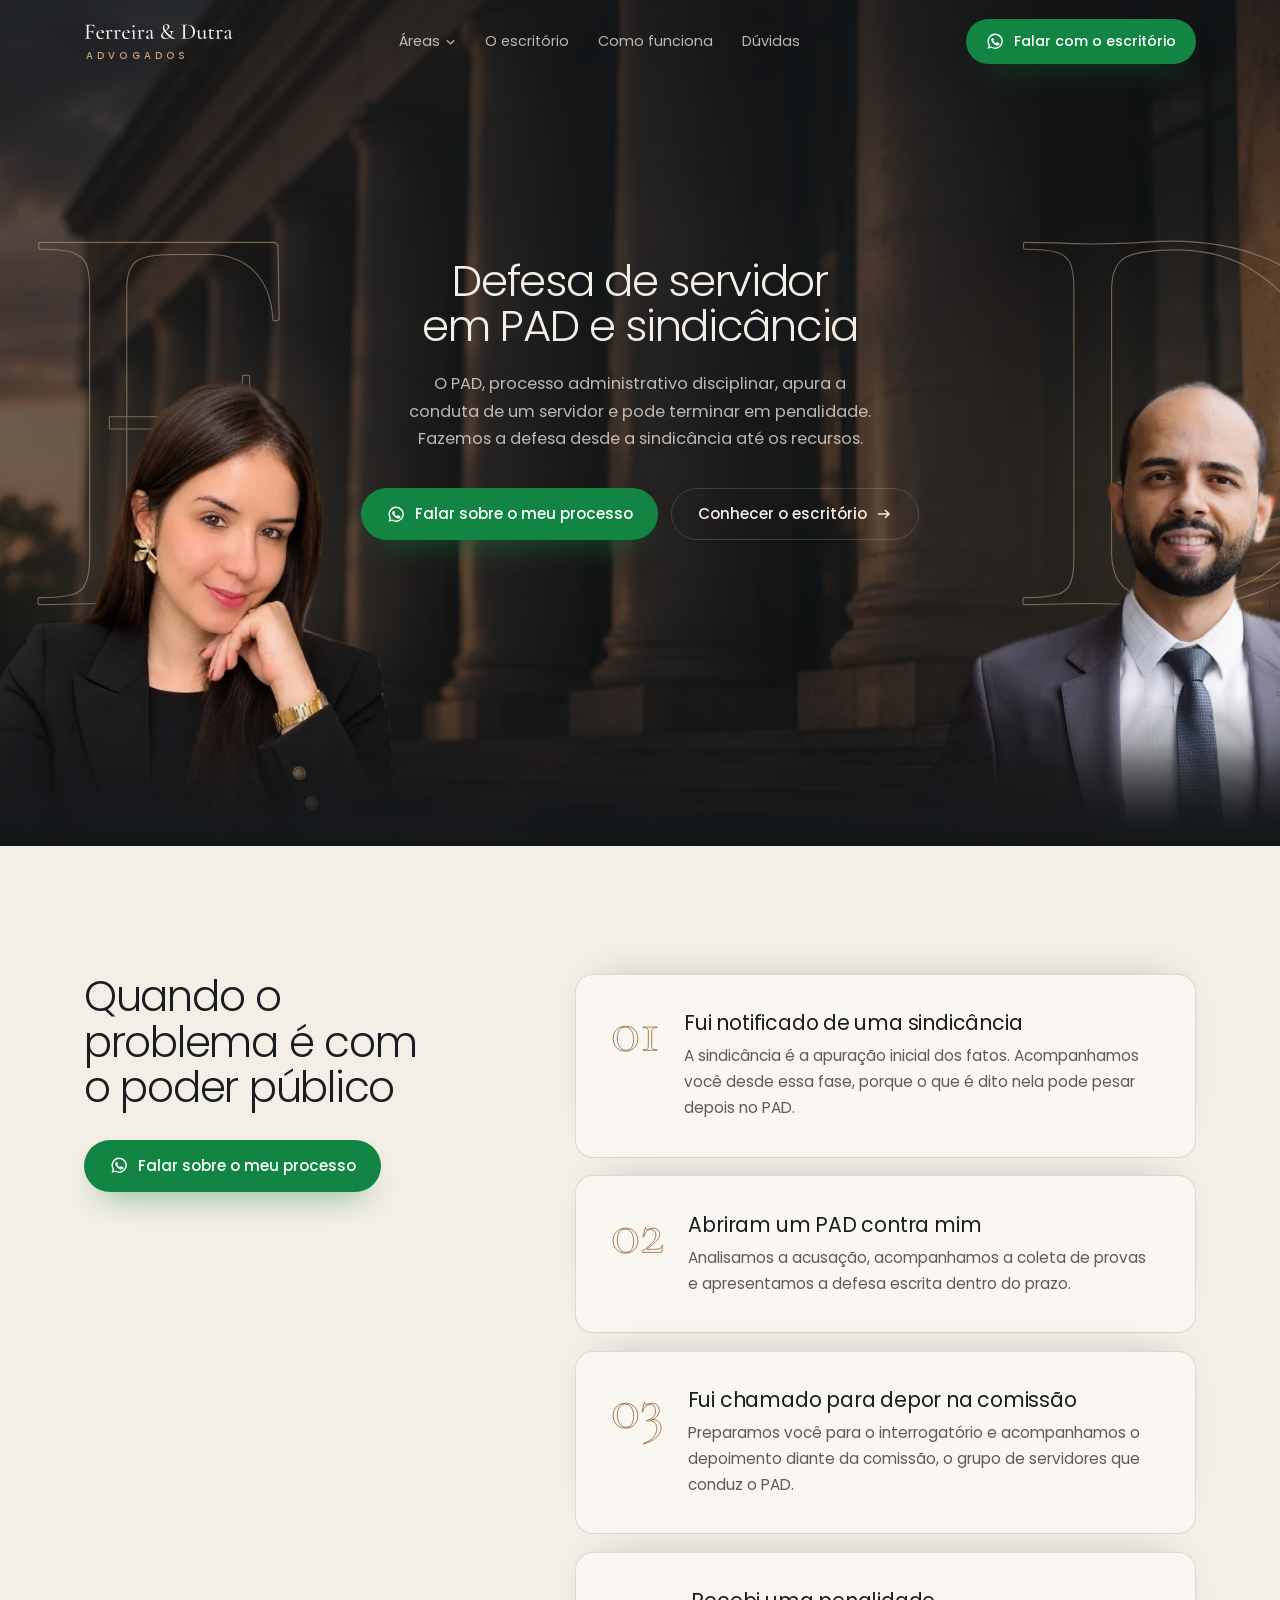
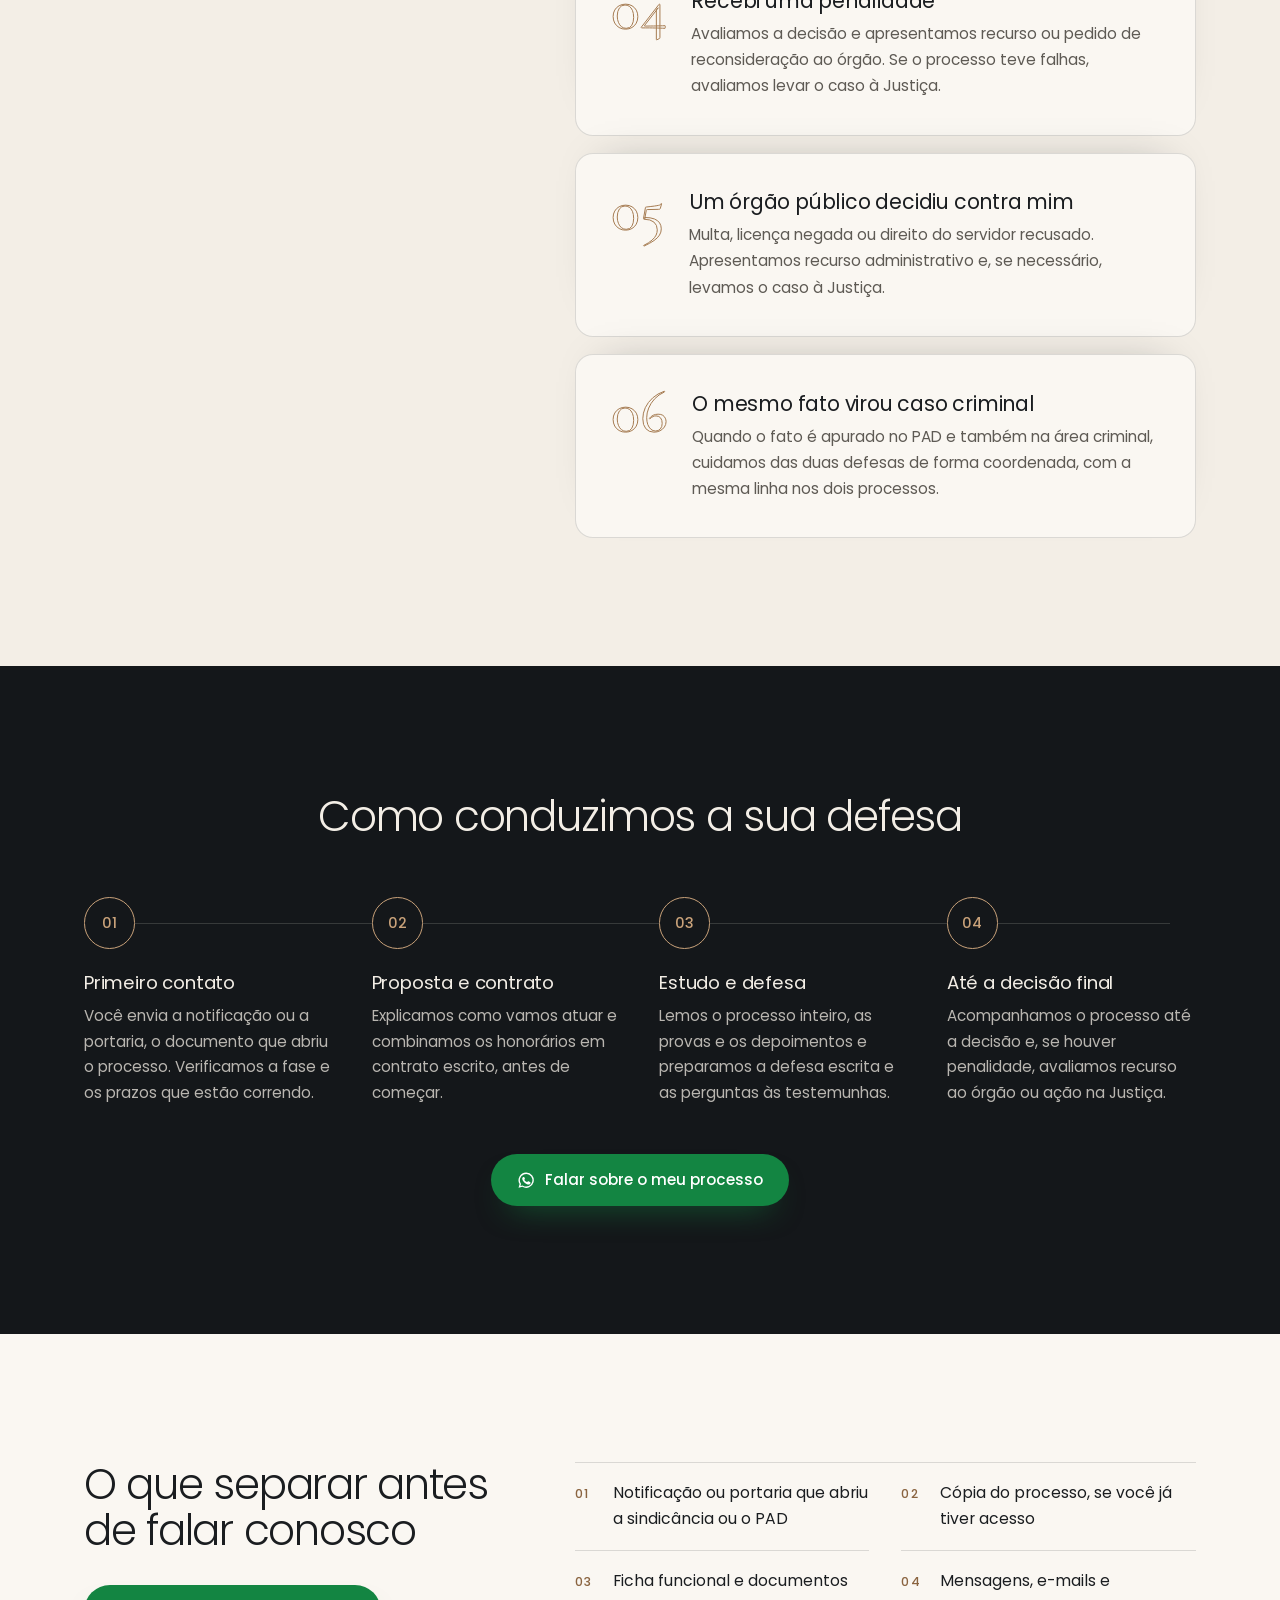
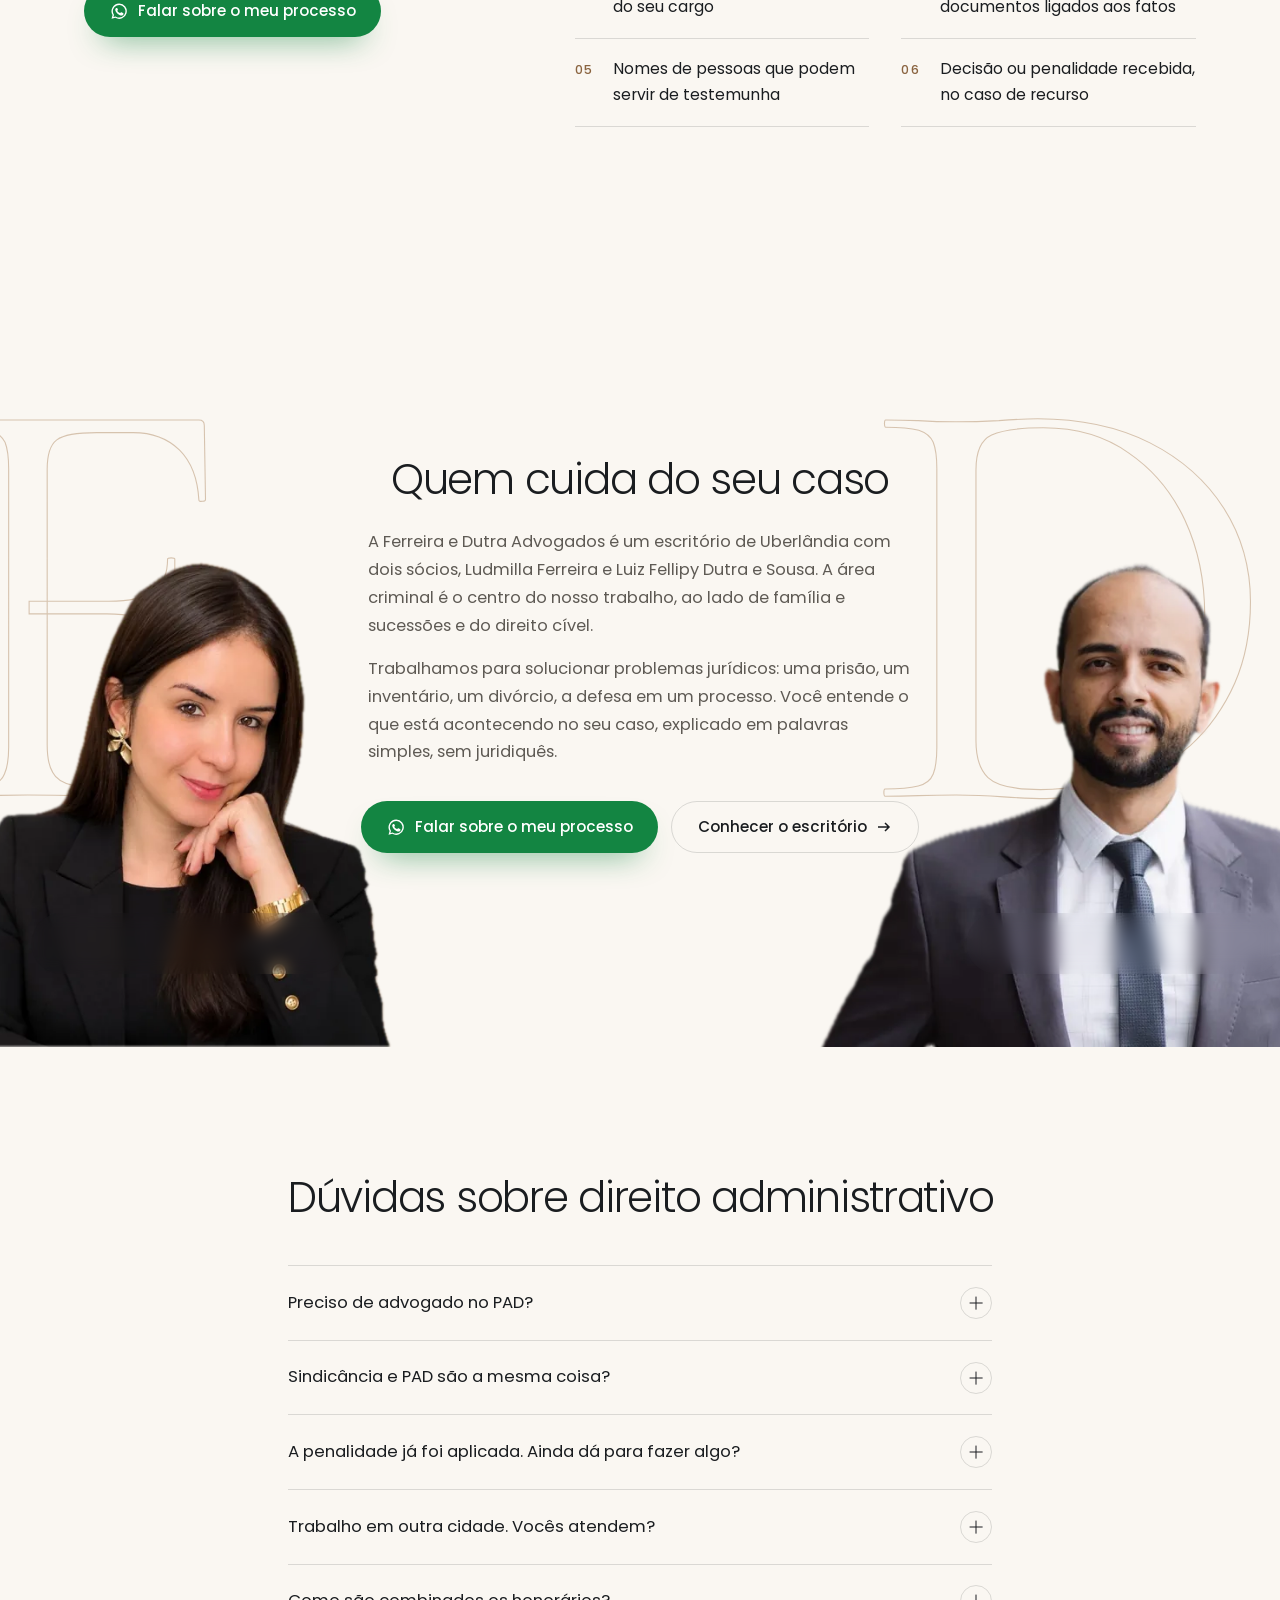
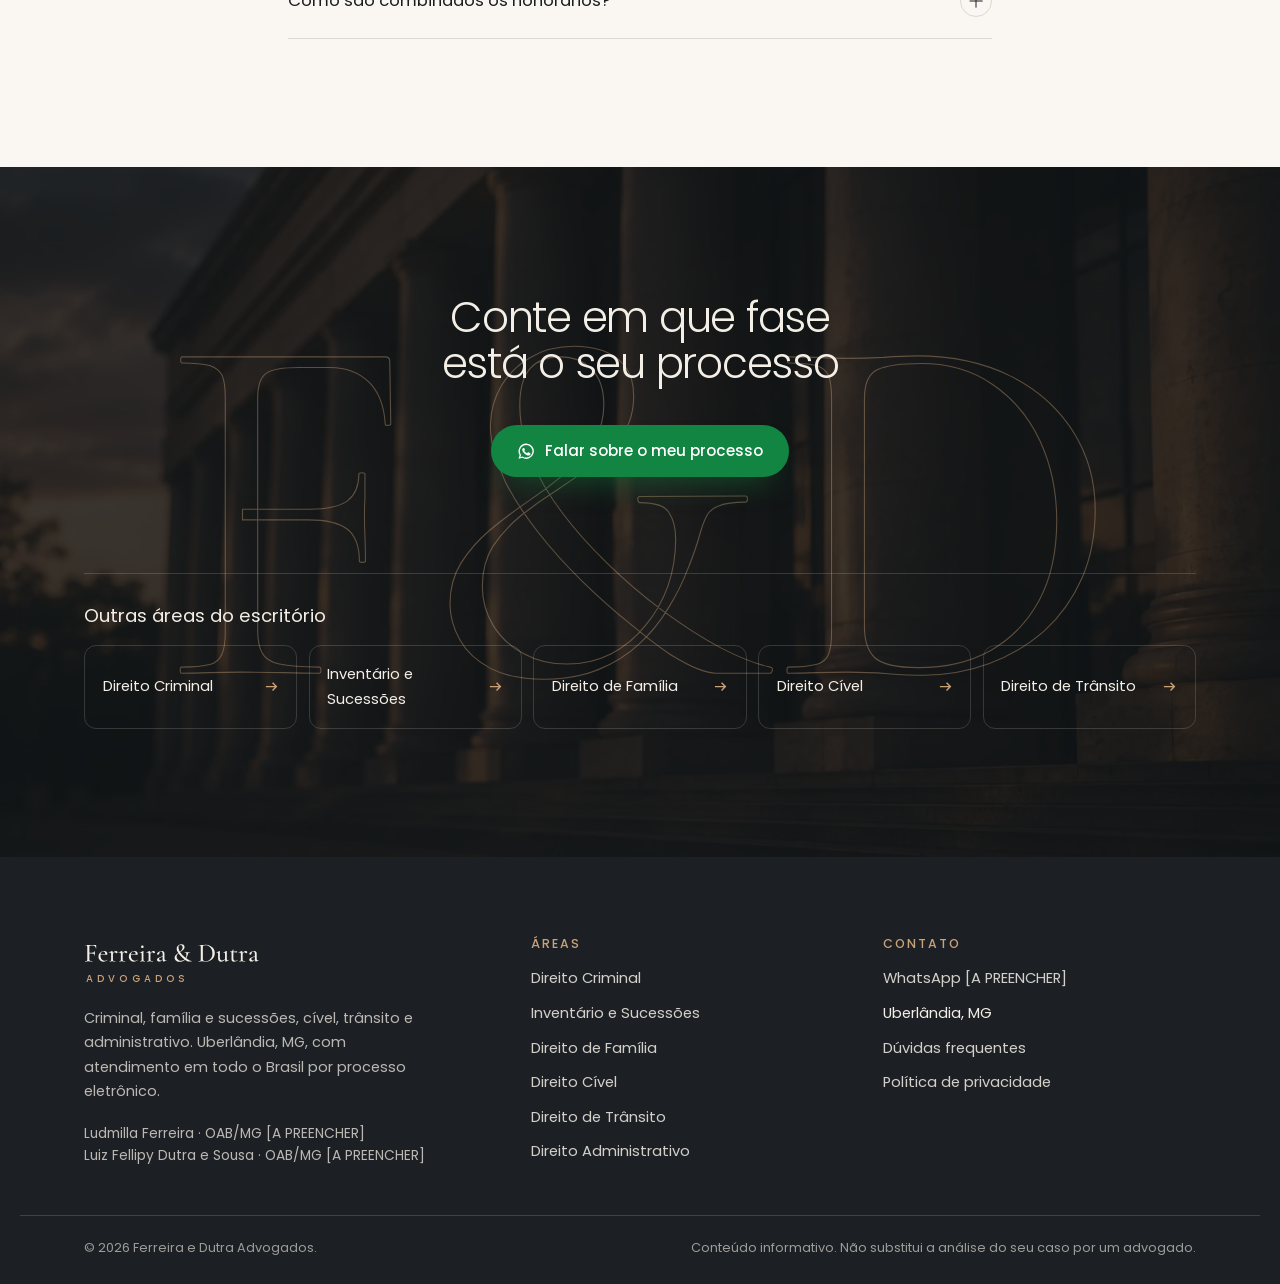
==== commit 4e3cfab6: "fix: equal-width stacked buttons on mobile and header links centered between logo and CTA Co-Authore" ====
--- a/administrativo.html
+++ b/administrativo.html
@@ -16,7 +16,7 @@
 <link rel="preload" href="/assets/fonts/poppins-500.woff2" as="font" type="font/woff2" crossorigin>
 <link rel="preload" as="image" imagesrcset="/assets/img/fotos/luiz-recorte-560.webp 444w, /assets/img/fotos/luiz-recorte-900.webp 714w" imagesizes="(max-width:1060px) 82vw, 44vw" fetchpriority="high">
 <script>document.documentElement.classList.add('js')</script>
-<style>@font-face{font-family:"Poppins";src:url(/assets/fonts/poppins-300.woff2) format("woff2");font-weight:300;font-display:swap}@font-face{font-family:"Poppins";src:url(/assets/fonts/poppins-400.woff2) format("woff2");font-weight:400;font-display:swap}@font-face{font-family:"Poppins";src:url(/assets/fonts/poppins-500.woff2) format("woff2");font-weight:500;font-display:swap}@font-face{font-family:"Sans Reserva";src:local("Arial");size-adjust:112.5%}:root{--grafite:#14171A;--grafite-2:#1C2024;--grafite-3:#272C31;--areia:#F3EEE6;--areia-2:#E9E1D4;--papel:#FAF7F2;--verde:#138542;--bronze:#8A6440;--bronze-2:#A67C52;--bronze-cl:#C9A27A;--tinta:#1A1D20;--muted:#5E5A54;--claro-2:rgba(243,238,230,.74);--linha:rgba(26,29,32,.14);--linha-c:rgba(243,238,230,.16);--r:18px;--maxw:1240px;--gutter:clamp(1.25rem,5vw,4rem);--sec:clamp(5rem,10vw,8.5rem);--t-hero:clamp(2.7rem,4.7vw,4.5rem);--t-h2:clamp(2rem,3.3vw,3.05rem);--ease:cubic-bezier(.22,.8,.2,1)}*,*::before,*::after{box-sizing:border-box}html{-webkit-text-size-adjust:100%;scroll-behavior:smooth;scroll-padding-top:5.5rem}body{margin:0;font:400 1.02rem/1.7 "Poppins","Sans Reserva",system-ui,sans-serif;color:var(--tinta);background:var(--papel);-webkit-font-smoothing:antialiased;overflow-x:clip}img,svg{display:block;max-width:100%}a{color:inherit;text-decoration:none}button{font:inherit;color:inherit;background:none;border:0;cursor:pointer;padding:0}h1,h2,h3,p,ul,ol,dl,dd,figure{margin:0}h1,h2{font-weight:300;line-height:1.08;letter-spacing:-.03em;text-wrap:balance}h3{font-weight:400;line-height:1.3;letter-spacing:-.01em}.wrap{width:100%;max-width:var(--maxw);margin-inline:auto;padding-inline:var(--gutter)}.sec{padding-block:var(--sec)}.escuro{background:var(--grafite);color:var(--areia)}.areia{background:var(--areia)}:focus-visible{outline:2px solid var(--bronze-2);outline-offset:3px;border-radius:6px}::selection{background:var(--bronze-cl);color:var(--grafite)}.so-leitor{position:absolute;width:1px;height:1px;overflow:hidden;clip:rect(0 0 0 0);white-space:nowrap}.ctas{display:flex;flex-wrap:wrap;gap:.8rem;align-items:center}.btn{position:relative;display:inline-flex;align-items:center;justify-content:center;gap:.6rem;min-height:3.25rem;padding:.85rem 1.6rem;border-radius:999px;font-weight:500;font-size:.95rem;line-height:1.2;white-space:nowrap;overflow:hidden;isolation:isolate;transition:transform .35s var(--ease),background-color .3s,color .3s,border-color .3s}.btn svg{width:1.15rem;height:1.15rem;flex:none}.btn--pri{background:var(--verde);color:#fff;box-shadow:0 16px 32px -18px rgba(19,133,66,.85)}.btn--pri::after{content:"";position:absolute;inset:0;z-index:-1;background:linear-gradient(110deg,transparent 30%,rgba(255,255,255,.28) 50%,transparent 70%);transform:translateX(-120%);transition:transform .9s var(--ease)}.btn--pri:hover{transform:translateY(-2px);background:#0F6F37}.btn--pri:hover::after{transform:translateX(120%)}.btn--linha{border:1px solid var(--linha);color:var(--tinta)}.btn--linha:hover{border-color:var(--tinta)}.escuro .btn--linha,.capa .btn--linha{border-color:var(--linha-c);color:var(--areia)}.escuro .btn--linha:hover,.capa .btn--linha:hover{border-color:var(--areia)}.btn--linha svg{width:1rem;height:1rem;transition:transform .35s var(--ease)}.btn--linha:hover svg{transform:translateX(3px)}.top{position:fixed;inset:0 0 auto;z-index:40;color:var(--areia);transition:background-color .4s,box-shadow .4s,backdrop-filter .4s}.top.solid{background:rgba(20,23,26,.86);backdrop-filter:blur(14px);-webkit-backdrop-filter:blur(14px);box-shadow:0 1px 0 var(--linha-c)}.top__in{display:flex;align-items:center;gap:2rem;height:5.2rem}.marca{display:flex;flex-direction:column;align-items:flex-start;gap:.15rem;flex:none}.marca__nome{height:1.7rem;width:auto;fill:currentColor}.marca span{font-size:.62rem;font-weight:500;letter-spacing:.42em;text-transform:uppercase;color:var(--bronze-cl);padding-left:.12rem}.nav{display:flex;align-items:center;gap:1.8rem;margin-left:auto;font-size:.9rem;color:var(--claro-2)}.nav>a,.nav__bt{transition:color .3s}.nav>a:hover,.nav__bt:hover{color:var(--areia)}.nav__areas{position:relative}.nav__bt{display:inline-flex;align-items:center;gap:.35rem;color:var(--claro-2)}.nav__bt svg{width:.7rem;height:.7rem;transition:transform .3s}.nav__menu{position:absolute;left:50%;top:calc(100% + .9rem);width:17rem;padding:.6rem;border-radius:14px;background:var(--grafite-2);box-shadow:0 30px 60px -20px rgba(0,0,0,.6),0 0 0 1px var(--linha-c);opacity:0;visibility:hidden;transform:translate(-50%,-6px);transition:opacity .25s,transform .25s var(--ease),visibility .25s}.nav__menu::before{content:"";position:absolute;inset:-1rem 0 auto;height:1rem}.nav__areas:hover .nav__menu,.nav__areas:focus-within .nav__menu,.nav__areas.aberto .nav__menu{opacity:1;visibility:visible;transform:translate(-50%,0)}.nav__areas:hover .nav__bt svg,.nav__areas.aberto .nav__bt svg{transform:rotate(180deg)}.nav__menu a{display:flex;justify-content:space-between;align-items:center;padding:.65rem .8rem;border-radius:9px;color:var(--areia);transition:background-color .2s}.nav__menu a:hover,.nav__menu a[aria-current]{background:var(--grafite-3)}.nav__menu a i{font-style:normal;font-size:.75rem;color:var(--bronze-cl)}.top .btn{min-height:2.8rem;padding:.65rem 1.25rem;font-size:.88rem}.menu-bt{display:none;width:2.9rem;height:2.9rem;border-radius:50%;border:1px solid var(--linha-c);place-items:center;margin-left:auto}.menu-bt i{display:block;width:1.1rem;height:1px;background:currentColor;box-shadow:0 -5px 0 currentColor,0 5px 0 currentColor;transition:box-shadow .3s,transform .3s}.menu{position:fixed;inset:0;z-index:39;background:var(--grafite);color:var(--areia);padding:6.5rem var(--gutter) 2rem;display:flex;flex-direction:column;gap:2rem;overflow-y:auto;opacity:0;visibility:hidden;transition:opacity .35s,visibility .35s}.menu.aberto{opacity:1;visibility:visible}.menu nav{display:flex;flex-direction:column}.menu nav a{display:flex;justify-content:space-between;align-items:baseline;padding:.95rem 0;border-bottom:1px solid var(--linha-c);font-size:1.35rem;font-weight:300}.menu nav a i{font-style:normal;font-size:.8rem;color:var(--bronze-cl)}.menu__extra{display:flex;flex-direction:column;gap:.4rem;font-size:.95rem;color:var(--claro-2)}.menu-aberto .menu-bt i{box-shadow:none;transform:rotate(45deg)}.menu-aberto .menu-bt i::after{content:"";display:block;width:100%;height:1px;background:currentColor;transform:rotate(90deg)}.capa{position:relative;min-height:100svh;display:flex;align-items:center;overflow:hidden;isolation:isolate;text-align:center;background:radial-gradient(70% 60% at 50% 38%,#2B3035 0%,var(--grafite) 70%);color:var(--areia)}.capa::after{content:"";position:absolute;inset:auto 0 0;height:18%;z-index:1;background:linear-gradient(0deg,var(--grafite) 0%,rgba(20,23,26,0));pointer-events:none}.capa__fundo{position:absolute;inset:0;z-index:-1}.capa__fundo img{width:100%;height:100%;object-fit:cover;opacity:.62}.capa__fundo::after{content:"";position:absolute;inset:0;background:radial-gradient(52% 58% at 50% 42%,rgba(20,23,26,.72) 0%,rgba(20,23,26,.38) 100%),linear-gradient(180deg,rgba(20,23,26,.55) 0%,rgba(20,23,26,0) 30%)}.capa__palco{position:absolute;inset:0;z-index:0}.lado{position:absolute;bottom:0;height:min(52svh,32rem);display:flex;align-items:flex-end}.lado--l{right:calc(50% + 14.5rem)}.lado--r{left:calc(50% + 14.5rem)}.lado__foto{position:relative;z-index:2;height:100%;width:auto;max-width:none;-webkit-mask-image:linear-gradient(0deg,transparent 0,#000 22%);mask-image:linear-gradient(0deg,transparent 0,#000 22%)}.lado__luz{position:absolute;z-index:1;left:50%;top:38%;width:115%;aspect-ratio:1;transform:translate(-50%,-50%);border-radius:50%;background:radial-gradient(closest-side,rgba(201,162,122,.17),rgba(201,162,122,0))}.letra{position:absolute;z-index:0;height:150%;width:auto;top:-66%;overflow:visible}.lado--l .letra{left:50%;transform:translateX(-58%)}.lado--r .letra{left:50%;transform:translateX(-42%)}.letra path{fill:none;stroke:var(--bronze-cl);stroke-width:1.1px;vector-effect:non-scaling-stroke;opacity:.55;stroke-dasharray:1;stroke-dashoffset:1;animation:traco 3.4s var(--ease) .2s forwards}.lado--r .letra path{animation-delay:.5s}@keyframes traco{to{stroke-dashoffset:0}}.capa__txt{position:relative;z-index:3;max-width:calc(40rem + 2 * var(--gutter));margin-inline:auto;padding-block:6.5rem 12rem}.capa__marca{display:flex;flex-direction:column;align-items:center;gap:.7rem;margin-bottom:3.6rem}.capa__nome{height:clamp(2.3rem,3.6vw,3.3rem);width:auto;fill:var(--areia)}.capa__marca span{text-transform:uppercase;font-size:.72rem;font-weight:500;letter-spacing:.55em;padding-left:.55em;color:var(--bronze-cl)}.capa h1{font-size:clamp(2.6rem,4.3vw,4.3rem);line-height:1.05}.capa__txt>p{margin:1.3rem auto 0;font-size:clamp(1.02rem,1.2vw,1.14rem);color:var(--claro-2);max-width:30rem}.capa .ctas{margin-top:2.2rem;justify-content:center}.capa--area{min-height:94svh}.capa--area .capa__txt{max-width:calc(42rem + 2 * var(--gutter));padding-top:9rem}.capa--area h1{font-size:clamp(2.2rem,3.4vw,3.1rem)}.home .top:not(.solid) .marca{opacity:0;pointer-events:none}.top .marca{transition:opacity .4s}.seletor{background:var(--grafite);color:var(--areia);padding-block:0 clamp(3.5rem,7vw,5rem)}.seletor__in{display:grid;grid-template-columns:minmax(0,.7fr) minmax(0,2fr);gap:2rem;align-items:center;padding-top:2.2rem;border-top:1px solid var(--linha-c)}.seletor__h{font-size:clamp(1.3rem,2vw,1.7rem);font-weight:300;letter-spacing:-.02em;line-height:1.2}.seletor__grade{display:grid;grid-template-columns:repeat(3,1fr);gap:.6rem}.seletor a{display:flex;align-items:center;justify-content:space-between;gap:.8rem;padding:.9rem 1rem .9rem 1.1rem;border-radius:12px;border:1px solid var(--linha-c);font-size:.9rem;line-height:1.35;text-align:left;background:rgba(255,255,255,.02);transition:border-color .3s,background-color .3s}.seletor a svg{width:.95rem;height:.95rem;flex:none;color:var(--bronze-cl);transition:transform .35s var(--ease)}.seletor a:hover{border-color:var(--bronze-cl);background:rgba(201,162,122,.08)}.seletor a:hover svg{transform:translateX(3px)}.com-fundo,.final{position:relative;isolation:isolate;overflow:hidden}.sec__fundo{position:absolute;inset:0;z-index:-2}.sec__fundo img{width:100%;height:100%;object-fit:cover}.sec__fundo::after{content:"";position:absolute;inset:0;background:rgba(20,23,26,.8)}.manifesto-sec{clip-path:inset(0)}.sec__fundo--fixo{position:fixed}.manifesto-sec .sec__fundo::after{background:linear-gradient(180deg,rgba(20,23,26,.86) 0%,rgba(20,23,26,.7) 45%,rgba(20,23,26,.9) 100%)}.alcance-sec .sec__fundo::after{background:linear-gradient(90deg,rgba(20,23,26,.94) 0%,rgba(20,23,26,.7) 55%,rgba(20,23,26,.82) 100%)}.final .sec__fundo::after{background:rgba(20,23,26,.84)}.letreiro{position:absolute;overflow:visible;pointer-events:none}.letreiro path{fill:none;stroke:var(--bronze-cl);stroke-width:1.1px;vector-effect:non-scaling-stroke;opacity:.4;stroke-dasharray:1;stroke-dashoffset:1}.indice-cab{display:flex;justify-content:space-between;align-items:end;gap:2rem;margin-bottom:clamp(2.4rem,5vw,3.6rem)}.indice-cab h2{font-size:var(--t-h2);max-width:34rem}.indice{margin:0;padding:0;list-style:none;border-top:1px solid var(--linha)}.indice a{position:relative;display:grid;grid-template-columns:3.6rem minmax(0,1fr) minmax(0,1.15fr) 3.4rem;align-items:center;gap:1.5rem;padding:1.7rem .4rem;border-bottom:1px solid var(--linha);isolation:isolate}.indice a::before{content:"";position:absolute;inset:0;z-index:-1;background:var(--grafite);transform:scaleY(0);transform-origin:bottom;transition:transform .55s var(--ease)}.indice__n{font-size:.82rem;font-weight:500;letter-spacing:.12em;color:var(--bronze);transition:color .4s}.indice__nome{font-size:clamp(1.6rem,2.7vw,2.4rem);font-weight:300;letter-spacing:-.02em;line-height:1.1;transition:color .4s,transform .55s var(--ease)}.indice__txt{color:var(--muted);font-size:.96rem;transition:color .4s}.indice__seta{width:3.2rem;height:3.2rem;border-radius:50%;border:1px solid var(--linha);display:grid;place-items:center;transition:border-color .4s,background-color .4s,color .4s,transform .55s var(--ease)}.indice__seta svg{width:1.1rem;height:1.1rem}.indice a:hover::before,.indice a:focus-visible::before{transform:scaleY(1);transform-origin:top}.indice a:hover .indice__nome{color:var(--areia);transform:translateX(.6rem)}.indice a:hover .indice__txt{color:var(--claro-2)}.indice a:hover .indice__n{color:var(--bronze-cl)}.indice a:hover .indice__seta{border-color:var(--bronze-cl);background:var(--bronze-cl);color:var(--grafite);transform:rotate(-45deg)}.manifesto{font-size:clamp(1.6rem,3.1vw,2.75rem);font-weight:300;line-height:1.3;letter-spacing:-.02em;max-width:58rem}.manifesto span{opacity:.38;transition:opacity .45s}.manifesto span.on{opacity:1}.manifesto-sec .ctas{margin-top:2.4rem}.difs{display:grid;grid-template-columns:repeat(5,1fr);gap:clamp(1rem,2.4vw,2rem);margin:clamp(4rem,8vw,6rem) 0 0;padding:0;list-style:none}.dif{padding-top:1.4rem;border-top:1px solid var(--linha-c)}.dif svg{height:3.2rem;width:auto;margin-bottom:1.3rem;overflow:visible}.dif svg path{fill:none;stroke:var(--bronze-cl);stroke-width:1px;vector-effect:non-scaling-stroke;stroke-dasharray:1;stroke-dashoffset:1}.dif.in svg path{animation:traco 2.2s var(--ease) forwards}.dif h3{font-size:1.08rem;color:var(--areia)}.dif p{margin-top:.5rem;font-size:.92rem;color:var(--claro-2)}.equipe{position:relative;overflow:hidden;isolation:isolate;min-height:min(88svh,50rem);display:flex;align-items:center;background:var(--papel);padding-block:clamp(4.5rem,9svh,6rem) clamp(3.5rem,8svh,5.5rem)}.equipe__txt{position:relative;z-index:2;text-align:center;max-width:calc(36rem + 2 * var(--gutter))}.equipe h2{font-size:var(--t-h2);white-space:nowrap}.equipe__p{text-align:left;max-width:34rem;margin:1.6rem auto 0;color:var(--muted)}.equipe__p p+p{margin-top:1rem}.equipe .ctas{justify-content:center;margin-top:2.2rem}.equipe__palco{position:absolute;inset:0;z-index:1;pointer-events:none}.eq{position:absolute;bottom:0;margin:0;height:min(54svh,31rem);display:flex;align-items:flex-end}.eq--l{right:calc(50% + 15.5rem)}.eq--r{left:calc(50% + 10rem)}.eq--r .letra{left:4rem}.eq__foto{position:relative;z-index:1;height:100%;width:auto;max-width:none}.eq .letra path{stroke:var(--bronze-2);opacity:.42;animation:none}.equipe.in .eq .letra path{animation:traco 3.2s var(--ease) .2s forwards}.eq__nome{position:absolute;z-index:2;left:50%;bottom:clamp(3.2rem,8svh,4.6rem);transform:translateX(-50%);display:flex;flex-direction:column;align-items:center;padding:.7rem 1.6rem;border-radius:999px;background:rgba(250,247,242,.94);border:1px solid var(--linha);box-shadow:0 18px 36px -20px rgba(26,29,32,.45);-webkit-backdrop-filter:blur(8px);backdrop-filter:blur(8px);text-align:center;white-space:nowrap;line-height:1.35}.eq__nome b{font-weight:500;font-size:.95rem;color:var(--tinta)}.eq__nome span{font-size:.76rem;color:var(--muted)}.eq--l .eq__nome{left:56%}.eq--r .eq__nome{left:52%}.cab-centro{font-size:var(--t-h2);text-align:center;margin:0 auto clamp(2.4rem,5vw,3.6rem)}.fim-centro{justify-content:center;margin-top:clamp(2.2rem,4vw,3rem)}@media (min-width:861px){.cab-centro{white-space:nowrap}}.areas-sec{padding-block:clamp(3.5rem,8svh,5.5rem)}.areas-sec .cab-centro{margin-bottom:clamp(1.6rem,3.5svh,2.4rem)}.areas-sec .indice a{padding:clamp(.7rem,1.6svh,1.05rem) .4rem}.areas-sec .indice__nome{font-size:clamp(1.4rem,2.2vw,1.95rem)}.areas-sec .indice__txt{font-size:.9rem;line-height:1.55}.areas-sec .indice__seta{width:2.7rem;height:2.7rem}.areas-sec .fim-centro{margin-top:clamp(1.6rem,3.5svh,2.4rem)}.passos-cab{display:flex;justify-content:space-between;align-items:end;gap:2rem;margin-bottom:clamp(2.8rem,6vw,4rem)}.passos-cab h2{font-size:var(--t-h2);max-width:32rem}.passos{position:relative;display:grid;grid-template-columns:repeat(4,1fr);gap:clamp(1.2rem,3vw,2.4rem);margin:0;padding:0;list-style:none}.passos::before,.passos__linha{content:"";position:absolute;left:1.6rem;right:1.6rem;top:1.6rem;height:1px;background:var(--linha)}.passos__linha{background:var(--bronze-2);transform:scaleX(var(--p,0));transform-origin:left;transition:transform .15s linear}.escuro .passos::before{background:var(--linha-c)}.escuro .passos__linha{background:var(--bronze-cl)}.passo b{position:relative;display:grid;place-items:center;width:3.2rem;height:3.2rem;border-radius:50%;background:var(--papel);border:1px solid var(--bronze-2);color:var(--bronze);font-weight:500;font-size:.9rem;margin-bottom:1.4rem}.areia .passo b{background:var(--areia)}.escuro .passo b{background:var(--grafite);border-color:var(--bronze-cl);color:var(--bronze-cl)}.passo h3{font-size:1.14rem}.passo p{margin-top:.5rem;color:var(--muted);font-size:.95rem}.escuro .passo p{color:var(--claro-2)}.alcance{display:grid;grid-template-columns:minmax(0,1fr) minmax(0,1fr);gap:clamp(2rem,6vw,5rem);align-items:center}.alcance h2{font-size:var(--t-h2)}.alcance p{margin-top:1.2rem;color:var(--claro-2)}.alcance .ctas{margin-top:2.2rem}.mapa{width:100%;max-width:34rem;margin-inline:auto;overflow:visible}.mapa__pais{fill:rgba(201,162,122,.05);stroke:var(--bronze-cl);stroke-width:1.2;stroke-linejoin:round;stroke-dasharray:1;stroke-dashoffset:1}.mapa__arco{fill:none;stroke:var(--bronze-cl);stroke-width:1;opacity:.55;stroke-dasharray:1;stroke-dashoffset:1}.mapa__cap{fill:var(--bronze-cl);opacity:0}.mapa__udi{fill:var(--areia)}.mapa__onda{fill:none;stroke:var(--areia);stroke-width:1;transform-box:fill-box;transform-origin:center;opacity:0}.mapa__nome{font:500 15px "Poppins","Sans Reserva",sans-serif;fill:var(--areia)}.mapa.ver .mapa__pais{animation:traco 2.6s var(--ease) forwards}.mapa.ver .mapa__arco{animation:traco 1.4s var(--ease) var(--d) forwards}.mapa.ver .mapa__cap{animation:aparece .5s var(--ease) var(--d) forwards}.mapa.ver .mapa__onda{animation:onda 2.8s ease-out 1s infinite}.mapa.ver .mapa__onda--2{animation-delay:2.4s}@keyframes aparece{to{opacity:.9}}@keyframes onda{0%{opacity:.7;transform:scale(1)}100%{opacity:0;transform:scale(4.2)}}.sit{display:grid;grid-template-columns:minmax(0,.8fr) minmax(0,1.2fr);gap:clamp(2rem,6vw,5rem);align-items:start}.sit__cab{position:sticky;top:7.5rem;display:flex;flex-direction:column;align-items:flex-start;gap:1.8rem}.sit__cab h2{font-size:var(--t-h2)}.cartoes{display:flex;flex-direction:column;gap:1.1rem;margin:0;padding:0;list-style:none}.cartao{position:sticky;top:calc(7.5rem + var(--i) * .9rem);display:grid;grid-template-columns:auto 1fr;gap:.4rem 1.5rem;padding:clamp(1.5rem,3vw,2.2rem);border-radius:var(--r);background:var(--papel);border:1px solid var(--linha);box-shadow:0 -16px 40px -30px rgba(26,29,32,.35)}.cartao svg{grid-row:span 2;height:2.6rem;width:auto;overflow:visible}.cartao svg path{fill:none;stroke:var(--bronze-2);stroke-width:1px;vector-effect:non-scaling-stroke}.cartao h3{font-size:clamp(1.1rem,1.6vw,1.3rem);align-self:end}.cartao p{color:var(--muted);font-size:.96rem}.docs{display:grid;grid-template-columns:minmax(0,.8fr) minmax(0,1.2fr);gap:clamp(2rem,6vw,5rem);align-items:start}.docs h2{font-size:var(--t-h2)}.docs .ctas{margin-top:2rem}.docs__lista{display:grid;grid-template-columns:1fr 1fr;column-gap:2rem;margin:0;padding:0;list-style:none;border-top:1px solid var(--linha);counter-reset:d}.docs__lista li{display:grid;grid-template-columns:2.4rem 1fr;padding:1.05rem 0;border-bottom:1px solid var(--linha);counter-increment:d;font-size:.98rem}.docs__lista li::before{content:counter(d,decimal-leading-zero);font-size:.78rem;font-weight:500;letter-spacing:.1em;color:var(--bronze);padding-top:.2rem}.faq{max-width:52rem;margin-inline:auto}.faq .cab-centro{margin-bottom:clamp(1.8rem,4vw,2.8rem)}.faq__item{border-bottom:1px solid var(--linha)}.faq__item:first-child{border-top:1px solid var(--linha)}.faq__item summary{display:flex;justify-content:space-between;align-items:center;gap:1rem;padding:1.3rem 0;cursor:pointer;list-style:none;font-size:1.04rem}.faq__item summary::-webkit-details-marker{display:none}.faq__item summary i{position:relative;flex:none;width:2rem;height:2rem;border-radius:50%;border:1px solid var(--linha);transition:transform .4s var(--ease),background-color .3s,border-color .3s}.faq__item summary i::before,.faq__item summary i::after{content:"";position:absolute;left:50%;top:50%;width:.8rem;height:1px;background:currentColor;transform:translate(-50%,-50%)}.faq__item summary i::after{transform:translate(-50%,-50%) rotate(90deg)}.faq__item[open] summary i{transform:rotate(45deg);background:var(--bronze);border-color:var(--bronze);color:#fff}.faq__item p{padding:0 3rem 1.4rem 0;color:var(--muted)}.final{position:relative;overflow:hidden;isolation:isolate;text-align:center}.final .letreiro{left:50%;top:50%;width:min(92vw,60rem);height:auto;transform:translate(-50%,-50%);z-index:-1}.final.in .letreiro path{animation:traco 3.2s var(--ease) forwards}.final h2{font-size:var(--t-h2);max-width:44rem;margin-inline:auto}.final p{margin:1.2rem auto 0;max-width:38rem;color:var(--claro-2)}.final .ctas{justify-content:center;margin-top:2.4rem}.outras{margin-top:clamp(4rem,8vw,6rem);padding-top:2rem;border-top:1px solid var(--linha-c);text-align:left}.outras h2{font-size:1.15rem;font-weight:400;letter-spacing:0;margin:0 0 1.2rem;max-width:none}.outras__lista{display:grid;grid-template-columns:repeat(5,1fr);gap:.7rem}.outras__lista a{display:flex;justify-content:space-between;align-items:center;gap:.6rem;padding:1rem 1.1rem;border-radius:12px;border:1px solid var(--linha-c);font-size:.92rem;transition:border-color .3s,background-color .3s}.outras__lista a:hover{border-color:var(--bronze-cl);background:rgba(201,162,122,.08)}.outras__lista svg{width:.95rem;height:.95rem;color:var(--bronze-cl);flex:none}.rod{background:var(--grafite-2);color:var(--areia);padding-block:clamp(3.5rem,7vw,5rem) 1.6rem}.rod__in{display:grid;grid-template-columns:1.3fr 1fr 1fr;gap:2.5rem}.rod .marca__nome{height:2rem}.rod__marca p{margin-top:1.1rem;font-size:.9rem;color:var(--claro-2);max-width:22rem}.rod__marca ul{margin:1.2rem 0 0;padding:0;list-style:none;font-size:.86rem;color:var(--claro-2);line-height:1.6}.rod__col h2{font-size:.78rem;font-weight:500;letter-spacing:.16em;text-transform:uppercase;color:var(--bronze-cl);margin-bottom:1rem}.rod__col ul{margin:0;padding:0;list-style:none;display:flex;flex-direction:column;gap:.6rem;font-size:.92rem}.rod__col a{color:rgba(243,238,230,.85);transition:color .3s}.rod__col a:hover{color:var(--bronze-cl)}.rod__fim{margin-top:3rem;padding-top:1.3rem;border-top:1px solid var(--linha-c);font-size:.8rem;color:rgba(243,238,230,.6);display:flex;justify-content:space-between;gap:1rem;flex-wrap:wrap}.zap{position:fixed;right:1.1rem;bottom:1.1rem;z-index:50;display:grid;place-items:center;width:3.6rem;height:3.6rem;border-radius:50%;background:#1FAF5A;color:#fff;box-shadow:0 16px 34px -14px rgba(0,0,0,.45);transition:transform .35s var(--ease)}.zap svg{width:1.9rem;height:1.9rem}.zap:hover{transform:translateY(-2px)}.js .zap{opacity:0;transform:translateY(12px);pointer-events:none;transition:opacity .4s var(--ease),transform .4s var(--ease)}.js .zap.ver{opacity:1;transform:none;pointer-events:auto}.texto-pag{padding-top:9rem}.texto{max-width:46rem}.texto h1{font-size:var(--t-h2)}.texto h2{font-size:1.35rem;margin:2.2rem 0 .6rem;font-weight:400;letter-spacing:-.01em}.texto p{color:var(--muted)}.obrigado{min-height:100svh;display:grid;place-items:center;text-align:center;padding:2rem;background:var(--grafite);color:var(--areia)}.obrigado .marca__nome{height:2.2rem;margin:0 auto}.obrigado h1{margin-top:2rem;font-size:clamp(1.8rem,4vw,2.8rem)}.obrigado p{margin-top:.8rem;color:var(--claro-2)}.gira{width:2.6rem;height:2.6rem;margin:2rem auto;border-radius:50%;border:1.5px solid var(--linha-c);border-top-color:var(--bronze-cl);animation:gira 1s linear infinite}@keyframes gira{to{transform:rotate(360deg)}}.obrigado .ctas{justify-content:center}.js .rv{opacity:0;transform:translate3d(0,26px,0);transition:opacity .9s var(--ease),transform 1.1s var(--ease)}.js .rv.in{opacity:1;transform:none}.js .rv[data-d="1"]{transition-delay:.08s}.js .rv[data-d="2"]{transition-delay:.16s}.js .rv[data-d="3"]{transition-delay:.24s}.js .rv[data-d="4"]{transition-delay:.32s}@media (max-width:1060px){.nav,.top .btn{display:none}.menu-bt{display:grid}.difs{grid-template-columns:repeat(3,1fr);row-gap:2.6rem}.capa{flex-direction:column;align-items:stretch;min-height:0}.capa__txt{order:-1;padding-block:7rem 0;max-width:calc(34rem + 2 * var(--gutter))}.capa__palco{position:relative;inset:auto;height:min(64vw,25rem);margin-top:3.5rem}.lado{height:100%}.lado--l{right:46%}.lado--r{left:46%;z-index:1}.letra{height:125%;top:-32%}.seletor__grade{grid-template-columns:1fr 1fr}.equipe{flex-direction:column;align-items:stretch;min-height:0;padding-bottom:0}.sec__fundo--fixo{position:absolute}.manifesto-sec{clip-path:none}.alcance-sec .sec__fundo::after{background:linear-gradient(180deg,rgba(20,23,26,.9) 0%,rgba(20,23,26,.72) 60%,rgba(20,23,26,.86) 100%)}.equipe__palco{position:relative;inset:auto;height:min(68vw,26rem);margin-top:3rem}.eq{height:100%}.eq--l{right:47%}.eq--r{left:45%}.eq--r .letra{left:0}.outras__lista{grid-template-columns:repeat(3,1fr)}}@media (max-width:860px){.alcance,.sit,.docs{grid-template-columns:1fr}.sit__cab{position:relative;top:0}.indice a{grid-template-columns:2.6rem minmax(0,1fr) 3rem;row-gap:.3rem}.indice__txt{grid-column:2;grid-row:2}.indice__seta{grid-row:1 / span 2;grid-column:3}.passos{grid-template-columns:1fr 1fr;row-gap:2.6rem}.passos::before,.passos__linha{display:none}.rod__in{grid-template-columns:1fr 1fr}.rod__marca{grid-column:1 / -1}}@media (max-width:760px){.top__in{height:4.6rem}.marca__nome{height:1.45rem}.seletor__in{grid-template-columns:1fr;text-align:center}.seletor__grade{grid-template-columns:1fr}.ctas{justify-content:center}.indice-cab,.passos-cab{flex-direction:column;align-items:center;text-align:center}.alcance__txt,.sit__cab,.docs__cab,.manifesto-sec .wrap{text-align:center;align-items:center}.equipe h2{white-space:normal}.equipe__p{text-align:center}.eq__nome{bottom:.9rem;padding:.5rem 1rem;white-space:normal;width:max-content;max-width:44vw}.eq__nome b{font-size:.76rem;line-height:1.25}.eq__nome span{display:none}.eq--r .eq__nome{left:30%}.manifesto{margin-inline:auto}.difs{grid-template-columns:1fr 1fr;text-align:center}.dif svg{margin-inline:auto}.dif:last-child{grid-column:1 / -1}.passos{grid-template-columns:1fr;text-align:center}.passo b{margin-inline:auto}.indice a{padding:1.3rem .2rem;gap:1rem}.indice__nome{font-size:1.5rem}.indice__seta{width:2.6rem;height:2.6rem}.cartao{grid-template-columns:1fr;text-align:center;top:calc(5.8rem + var(--i) * .7rem)}.cartao svg{grid-row:auto;margin:0 auto .6rem}.docs__lista{grid-template-columns:1fr;text-align:left}.faq__item p{padding-right:0}.outras__lista{grid-template-columns:1fr 1fr}.rod__in{grid-template-columns:1fr;text-align:center}.rod .marca{align-items:center}.rod__marca p,.rod__marca ul{margin-inline:auto}.rod__fim{justify-content:center;text-align:center}.btn{padding-inline:1.3rem}}@media (max-width:359px){.btn{white-space:normal}}@media (prefers-reduced-motion:reduce){*,*::before,*::after{animation-duration:.01ms!important;animation-iteration-count:1!important;transition-duration:.01ms!important}.js .rv{opacity:1;transform:none}.manifesto span{opacity:1}}</style>
+<style>@font-face{font-family:"Poppins";src:url(/assets/fonts/poppins-300.woff2) format("woff2");font-weight:300;font-display:swap}@font-face{font-family:"Poppins";src:url(/assets/fonts/poppins-400.woff2) format("woff2");font-weight:400;font-display:swap}@font-face{font-family:"Poppins";src:url(/assets/fonts/poppins-500.woff2) format("woff2");font-weight:500;font-display:swap}@font-face{font-family:"Sans Reserva";src:local("Arial");size-adjust:112.5%}:root{--grafite:#14171A;--grafite-2:#1C2024;--grafite-3:#272C31;--areia:#F3EEE6;--areia-2:#E9E1D4;--papel:#FAF7F2;--verde:#138542;--bronze:#8A6440;--bronze-2:#A67C52;--bronze-cl:#C9A27A;--tinta:#1A1D20;--muted:#5E5A54;--claro-2:rgba(243,238,230,.74);--linha:rgba(26,29,32,.14);--linha-c:rgba(243,238,230,.16);--r:18px;--maxw:1240px;--gutter:clamp(1.25rem,5vw,4rem);--sec:clamp(5rem,10vw,8.5rem);--t-hero:clamp(2.7rem,4.7vw,4.5rem);--t-h2:clamp(2rem,3.3vw,3.05rem);--ease:cubic-bezier(.22,.8,.2,1)}*,*::before,*::after{box-sizing:border-box}html{-webkit-text-size-adjust:100%;scroll-behavior:smooth;scroll-padding-top:5.5rem}body{margin:0;font:400 1.02rem/1.7 "Poppins","Sans Reserva",system-ui,sans-serif;color:var(--tinta);background:var(--papel);-webkit-font-smoothing:antialiased;overflow-x:clip}img,svg{display:block;max-width:100%}a{color:inherit;text-decoration:none}button{font:inherit;color:inherit;background:none;border:0;cursor:pointer;padding:0}h1,h2,h3,p,ul,ol,dl,dd,figure{margin:0}h1,h2{font-weight:300;line-height:1.08;letter-spacing:-.03em;text-wrap:balance}h3{font-weight:400;line-height:1.3;letter-spacing:-.01em}.wrap{width:100%;max-width:var(--maxw);margin-inline:auto;padding-inline:var(--gutter)}.sec{padding-block:var(--sec)}.escuro{background:var(--grafite);color:var(--areia)}.areia{background:var(--areia)}:focus-visible{outline:2px solid var(--bronze-2);outline-offset:3px;border-radius:6px}::selection{background:var(--bronze-cl);color:var(--grafite)}.so-leitor{position:absolute;width:1px;height:1px;overflow:hidden;clip:rect(0 0 0 0);white-space:nowrap}.ctas{display:flex;flex-wrap:wrap;gap:.8rem;align-items:center}.btn{position:relative;display:inline-flex;align-items:center;justify-content:center;gap:.6rem;min-height:3.25rem;padding:.85rem 1.6rem;border-radius:999px;font-weight:500;font-size:.95rem;line-height:1.2;white-space:nowrap;overflow:hidden;isolation:isolate;transition:transform .35s var(--ease),background-color .3s,color .3s,border-color .3s}.btn svg{width:1.15rem;height:1.15rem;flex:none}.btn--pri{background:var(--verde);color:#fff;box-shadow:0 16px 32px -18px rgba(19,133,66,.85)}.btn--pri::after{content:"";position:absolute;inset:0;z-index:-1;background:linear-gradient(110deg,transparent 30%,rgba(255,255,255,.28) 50%,transparent 70%);transform:translateX(-120%);transition:transform .9s var(--ease)}.btn--pri:hover{transform:translateY(-2px);background:#0F6F37}.btn--pri:hover::after{transform:translateX(120%)}.btn--linha{border:1px solid var(--linha);color:var(--tinta)}.btn--linha:hover{border-color:var(--tinta)}.escuro .btn--linha,.capa .btn--linha{border-color:var(--linha-c);color:var(--areia)}.escuro .btn--linha:hover,.capa .btn--linha:hover{border-color:var(--areia)}.btn--linha svg{width:1rem;height:1rem;transition:transform .35s var(--ease)}.btn--linha:hover svg{transform:translateX(3px)}.top{position:fixed;inset:0 0 auto;z-index:40;color:var(--areia);transition:background-color .4s,box-shadow .4s,backdrop-filter .4s}.top.solid{background:rgba(20,23,26,.86);backdrop-filter:blur(14px);-webkit-backdrop-filter:blur(14px);box-shadow:0 1px 0 var(--linha-c)}.top__in{display:flex;align-items:center;gap:2rem;height:5.2rem}.marca{display:flex;flex-direction:column;align-items:flex-start;gap:.15rem;flex:none}.marca__nome{height:1.7rem;width:auto;fill:currentColor}.marca span{font-size:.62rem;font-weight:500;letter-spacing:.42em;text-transform:uppercase;color:var(--bronze-cl);padding-left:.12rem}.nav{display:flex;align-items:center;gap:1.8rem;margin-inline:auto;font-size:.9rem;color:var(--claro-2)}.nav>a,.nav__bt{transition:color .3s}.nav>a:hover,.nav__bt:hover{color:var(--areia)}.nav__areas{position:relative}.nav__bt{display:inline-flex;align-items:center;gap:.35rem;color:var(--claro-2)}.nav__bt svg{width:.7rem;height:.7rem;transition:transform .3s}.nav__menu{position:absolute;left:50%;top:calc(100% + .9rem);width:17rem;padding:.6rem;border-radius:14px;background:var(--grafite-2);box-shadow:0 30px 60px -20px rgba(0,0,0,.6),0 0 0 1px var(--linha-c);opacity:0;visibility:hidden;transform:translate(-50%,-6px);transition:opacity .25s,transform .25s var(--ease),visibility .25s}.nav__menu::before{content:"";position:absolute;inset:-1rem 0 auto;height:1rem}.nav__areas:hover .nav__menu,.nav__areas:focus-within .nav__menu,.nav__areas.aberto .nav__menu{opacity:1;visibility:visible;transform:translate(-50%,0)}.nav__areas:hover .nav__bt svg,.nav__areas.aberto .nav__bt svg{transform:rotate(180deg)}.nav__menu a{display:flex;justify-content:space-between;align-items:center;padding:.65rem .8rem;border-radius:9px;color:var(--areia);transition:background-color .2s}.nav__menu a:hover,.nav__menu a[aria-current]{background:var(--grafite-3)}.nav__menu a i{font-style:normal;font-size:.75rem;color:var(--bronze-cl)}.top .btn{min-height:2.8rem;padding:.65rem 1.25rem;font-size:.88rem}.menu-bt{display:none;width:2.9rem;height:2.9rem;border-radius:50%;border:1px solid var(--linha-c);place-items:center;margin-left:auto}.menu-bt i{display:block;width:1.1rem;height:1px;background:currentColor;box-shadow:0 -5px 0 currentColor,0 5px 0 currentColor;transition:box-shadow .3s,transform .3s}.menu{position:fixed;inset:0;z-index:39;background:var(--grafite);color:var(--areia);padding:6.5rem var(--gutter) 2rem;display:flex;flex-direction:column;gap:2rem;overflow-y:auto;opacity:0;visibility:hidden;transition:opacity .35s,visibility .35s}.menu.aberto{opacity:1;visibility:visible}.menu nav{display:flex;flex-direction:column}.menu nav a{display:flex;justify-content:space-between;align-items:baseline;padding:.95rem 0;border-bottom:1px solid var(--linha-c);font-size:1.35rem;font-weight:300}.menu nav a i{font-style:normal;font-size:.8rem;color:var(--bronze-cl)}.menu__extra{display:flex;flex-direction:column;gap:.4rem;font-size:.95rem;color:var(--claro-2)}.menu-aberto .menu-bt i{box-shadow:none;transform:rotate(45deg)}.menu-aberto .menu-bt i::after{content:"";display:block;width:100%;height:1px;background:currentColor;transform:rotate(90deg)}.capa{position:relative;min-height:100svh;display:flex;align-items:center;overflow:hidden;isolation:isolate;text-align:center;background:radial-gradient(70% 60% at 50% 38%,#2B3035 0%,var(--grafite) 70%);color:var(--areia)}.capa::after{content:"";position:absolute;inset:auto 0 0;height:18%;z-index:1;background:linear-gradient(0deg,var(--grafite) 0%,rgba(20,23,26,0));pointer-events:none}.capa__fundo{position:absolute;inset:0;z-index:-1}.capa__fundo img{width:100%;height:100%;object-fit:cover;opacity:.62}.capa__fundo::after{content:"";position:absolute;inset:0;background:radial-gradient(52% 58% at 50% 42%,rgba(20,23,26,.72) 0%,rgba(20,23,26,.38) 100%),linear-gradient(180deg,rgba(20,23,26,.55) 0%,rgba(20,23,26,0) 30%)}.capa__palco{position:absolute;inset:0;z-index:0}.lado{position:absolute;bottom:0;height:min(52svh,32rem);display:flex;align-items:flex-end}.lado--l{right:calc(50% + 14.5rem)}.lado--r{left:calc(50% + 14.5rem)}.lado__foto{position:relative;z-index:2;height:100%;width:auto;max-width:none;-webkit-mask-image:linear-gradient(0deg,transparent 0,#000 22%);mask-image:linear-gradient(0deg,transparent 0,#000 22%)}.lado__luz{position:absolute;z-index:1;left:50%;top:38%;width:115%;aspect-ratio:1;transform:translate(-50%,-50%);border-radius:50%;background:radial-gradient(closest-side,rgba(201,162,122,.17),rgba(201,162,122,0))}.letra{position:absolute;z-index:0;height:150%;width:auto;top:-66%;overflow:visible}.lado--l .letra{left:50%;transform:translateX(-58%)}.lado--r .letra{left:50%;transform:translateX(-42%)}.letra path{fill:none;stroke:var(--bronze-cl);stroke-width:1.1px;vector-effect:non-scaling-stroke;opacity:.55;stroke-dasharray:1;stroke-dashoffset:1;animation:traco 3.4s var(--ease) .2s forwards}.lado--r .letra path{animation-delay:.5s}@keyframes traco{to{stroke-dashoffset:0}}.capa__txt{position:relative;z-index:3;max-width:calc(40rem + 2 * var(--gutter));margin-inline:auto;padding-block:6.5rem 12rem}.capa__marca{display:flex;flex-direction:column;align-items:center;gap:.7rem;margin-bottom:3.6rem}.capa__nome{height:clamp(2.3rem,3.6vw,3.3rem);width:auto;fill:var(--areia)}.capa__marca span{text-transform:uppercase;font-size:.72rem;font-weight:500;letter-spacing:.55em;padding-left:.55em;color:var(--bronze-cl)}.capa h1{font-size:clamp(2.6rem,4.3vw,4.3rem);line-height:1.05}.capa__txt>p{margin:1.3rem auto 0;font-size:clamp(1.02rem,1.2vw,1.14rem);color:var(--claro-2);max-width:30rem}.capa .ctas{margin-top:2.2rem;justify-content:center}.capa--area{min-height:94svh}.capa--area .capa__txt{max-width:calc(42rem + 2 * var(--gutter));padding-top:9rem}.capa--area h1{font-size:clamp(2.2rem,3.4vw,3.1rem)}.home .top:not(.solid) .marca{opacity:0;pointer-events:none}.top .marca{transition:opacity .4s}.seletor{background:var(--grafite);color:var(--areia);padding-block:0 clamp(3.5rem,7vw,5rem)}.seletor__in{display:grid;grid-template-columns:minmax(0,.7fr) minmax(0,2fr);gap:2rem;align-items:center;padding-top:2.2rem;border-top:1px solid var(--linha-c)}.seletor__h{font-size:clamp(1.3rem,2vw,1.7rem);font-weight:300;letter-spacing:-.02em;line-height:1.2}.seletor__grade{display:grid;grid-template-columns:repeat(3,1fr);gap:.6rem}.seletor a{display:flex;align-items:center;justify-content:space-between;gap:.8rem;padding:.9rem 1rem .9rem 1.1rem;border-radius:12px;border:1px solid var(--linha-c);font-size:.9rem;line-height:1.35;text-align:left;background:rgba(255,255,255,.02);transition:border-color .3s,background-color .3s}.seletor a svg{width:.95rem;height:.95rem;flex:none;color:var(--bronze-cl);transition:transform .35s var(--ease)}.seletor a:hover{border-color:var(--bronze-cl);background:rgba(201,162,122,.08)}.seletor a:hover svg{transform:translateX(3px)}.com-fundo,.final{position:relative;isolation:isolate;overflow:hidden}.sec__fundo{position:absolute;inset:0;z-index:-2}.sec__fundo img{width:100%;height:100%;object-fit:cover}.sec__fundo::after{content:"";position:absolute;inset:0;background:rgba(20,23,26,.8)}.manifesto-sec{clip-path:inset(0)}.sec__fundo--fixo{position:fixed}.manifesto-sec .sec__fundo::after{background:linear-gradient(180deg,rgba(20,23,26,.86) 0%,rgba(20,23,26,.7) 45%,rgba(20,23,26,.9) 100%)}.alcance-sec .sec__fundo::after{background:linear-gradient(90deg,rgba(20,23,26,.94) 0%,rgba(20,23,26,.7) 55%,rgba(20,23,26,.82) 100%)}.final .sec__fundo::after{background:rgba(20,23,26,.84)}.letreiro{position:absolute;overflow:visible;pointer-events:none}.letreiro path{fill:none;stroke:var(--bronze-cl);stroke-width:1.1px;vector-effect:non-scaling-stroke;opacity:.4;stroke-dasharray:1;stroke-dashoffset:1}.indice-cab{display:flex;justify-content:space-between;align-items:end;gap:2rem;margin-bottom:clamp(2.4rem,5vw,3.6rem)}.indice-cab h2{font-size:var(--t-h2);max-width:34rem}.indice{margin:0;padding:0;list-style:none;border-top:1px solid var(--linha)}.indice a{position:relative;display:grid;grid-template-columns:3.6rem minmax(0,1fr) minmax(0,1.15fr) 3.4rem;align-items:center;gap:1.5rem;padding:1.7rem .4rem;border-bottom:1px solid var(--linha);isolation:isolate}.indice a::before{content:"";position:absolute;inset:0;z-index:-1;background:var(--grafite);transform:scaleY(0);transform-origin:bottom;transition:transform .55s var(--ease)}.indice__n{font-size:.82rem;font-weight:500;letter-spacing:.12em;color:var(--bronze);transition:color .4s}.indice__nome{font-size:clamp(1.6rem,2.7vw,2.4rem);font-weight:300;letter-spacing:-.02em;line-height:1.1;transition:color .4s,transform .55s var(--ease)}.indice__txt{color:var(--muted);font-size:.96rem;transition:color .4s}.indice__seta{width:3.2rem;height:3.2rem;border-radius:50%;border:1px solid var(--linha);display:grid;place-items:center;transition:border-color .4s,background-color .4s,color .4s,transform .55s var(--ease)}.indice__seta svg{width:1.1rem;height:1.1rem}.indice a:hover::before,.indice a:focus-visible::before{transform:scaleY(1);transform-origin:top}.indice a:hover .indice__nome{color:var(--areia);transform:translateX(.6rem)}.indice a:hover .indice__txt{color:var(--claro-2)}.indice a:hover .indice__n{color:var(--bronze-cl)}.indice a:hover .indice__seta{border-color:var(--bronze-cl);background:var(--bronze-cl);color:var(--grafite);transform:rotate(-45deg)}.manifesto{font-size:clamp(1.6rem,3.1vw,2.75rem);font-weight:300;line-height:1.3;letter-spacing:-.02em;max-width:58rem}.manifesto span{opacity:.38;transition:opacity .45s}.manifesto span.on{opacity:1}.manifesto-sec .ctas{margin-top:2.4rem}.difs{display:grid;grid-template-columns:repeat(5,1fr);gap:clamp(1rem,2.4vw,2rem);margin:clamp(4rem,8vw,6rem) 0 0;padding:0;list-style:none}.dif{padding-top:1.4rem;border-top:1px solid var(--linha-c)}.dif svg{height:3.2rem;width:auto;margin-bottom:1.3rem;overflow:visible}.dif svg path{fill:none;stroke:var(--bronze-cl);stroke-width:1px;vector-effect:non-scaling-stroke;stroke-dasharray:1;stroke-dashoffset:1}.dif.in svg path{animation:traco 2.2s var(--ease) forwards}.dif h3{font-size:1.08rem;color:var(--areia)}.dif p{margin-top:.5rem;font-size:.92rem;color:var(--claro-2)}.equipe{position:relative;overflow:hidden;isolation:isolate;min-height:min(88svh,50rem);display:flex;align-items:center;background:var(--papel);padding-block:clamp(4.5rem,9svh,6rem) clamp(3.5rem,8svh,5.5rem)}.equipe__txt{position:relative;z-index:2;text-align:center;max-width:calc(36rem + 2 * var(--gutter))}.equipe h2{font-size:var(--t-h2);white-space:nowrap}.equipe__p{text-align:left;max-width:34rem;margin:1.6rem auto 0;color:var(--muted)}.equipe__p p+p{margin-top:1rem}.equipe .ctas{justify-content:center;margin-top:2.2rem}.equipe__palco{position:absolute;inset:0;z-index:1;pointer-events:none}.eq{position:absolute;bottom:0;margin:0;height:min(54svh,31rem);display:flex;align-items:flex-end}.eq--l{right:calc(50% + 15.5rem)}.eq--r{left:calc(50% + 10rem)}.eq--r .letra{left:4rem}.eq__foto{position:relative;z-index:1;height:100%;width:auto;max-width:none}.eq .letra path{stroke:var(--bronze-2);opacity:.42;animation:none}.equipe.in .eq .letra path{animation:traco 3.2s var(--ease) .2s forwards}.eq__nome{position:absolute;z-index:2;left:50%;bottom:clamp(3.2rem,8svh,4.6rem);transform:translateX(-50%);display:flex;flex-direction:column;align-items:center;padding:.7rem 1.6rem;border-radius:999px;background:rgba(250,247,242,.94);border:1px solid var(--linha);box-shadow:0 18px 36px -20px rgba(26,29,32,.45);-webkit-backdrop-filter:blur(8px);backdrop-filter:blur(8px);text-align:center;white-space:nowrap;line-height:1.35}.eq__nome b{font-weight:500;font-size:.95rem;color:var(--tinta)}.eq__nome span{font-size:.76rem;color:var(--muted)}.eq--l .eq__nome{left:56%}.eq--r .eq__nome{left:52%}.cab-centro{font-size:var(--t-h2);text-align:center;margin:0 auto clamp(2.4rem,5vw,3.6rem)}.fim-centro{justify-content:center;margin-top:clamp(2.2rem,4vw,3rem)}@media (min-width:861px){.cab-centro{white-space:nowrap}}.areas-sec{padding-block:clamp(3.5rem,8svh,5.5rem)}.areas-sec .cab-centro{margin-bottom:clamp(1.6rem,3.5svh,2.4rem)}.areas-sec .indice a{padding:clamp(.7rem,1.6svh,1.05rem) .4rem}.areas-sec .indice__nome{font-size:clamp(1.4rem,2.2vw,1.95rem)}.areas-sec .indice__txt{font-size:.9rem;line-height:1.55}.areas-sec .indice__seta{width:2.7rem;height:2.7rem}.areas-sec .fim-centro{margin-top:clamp(1.6rem,3.5svh,2.4rem)}.passos-cab{display:flex;justify-content:space-between;align-items:end;gap:2rem;margin-bottom:clamp(2.8rem,6vw,4rem)}.passos-cab h2{font-size:var(--t-h2);max-width:32rem}.passos{position:relative;display:grid;grid-template-columns:repeat(4,1fr);gap:clamp(1.2rem,3vw,2.4rem);margin:0;padding:0;list-style:none}.passos::before,.passos__linha{content:"";position:absolute;left:1.6rem;right:1.6rem;top:1.6rem;height:1px;background:var(--linha)}.passos__linha{background:var(--bronze-2);transform:scaleX(var(--p,0));transform-origin:left;transition:transform .15s linear}.escuro .passos::before{background:var(--linha-c)}.escuro .passos__linha{background:var(--bronze-cl)}.passo b{position:relative;display:grid;place-items:center;width:3.2rem;height:3.2rem;border-radius:50%;background:var(--papel);border:1px solid var(--bronze-2);color:var(--bronze);font-weight:500;font-size:.9rem;margin-bottom:1.4rem}.areia .passo b{background:var(--areia)}.escuro .passo b{background:var(--grafite);border-color:var(--bronze-cl);color:var(--bronze-cl)}.passo h3{font-size:1.14rem}.passo p{margin-top:.5rem;color:var(--muted);font-size:.95rem}.escuro .passo p{color:var(--claro-2)}.alcance{display:grid;grid-template-columns:minmax(0,1fr) minmax(0,1fr);gap:clamp(2rem,6vw,5rem);align-items:center}.alcance h2{font-size:var(--t-h2)}.alcance p{margin-top:1.2rem;color:var(--claro-2)}.alcance .ctas{margin-top:2.2rem}.mapa{width:100%;max-width:34rem;margin-inline:auto;overflow:visible}.mapa__pais{fill:rgba(201,162,122,.05);stroke:var(--bronze-cl);stroke-width:1.2;stroke-linejoin:round;stroke-dasharray:1;stroke-dashoffset:1}.mapa__arco{fill:none;stroke:var(--bronze-cl);stroke-width:1;opacity:.55;stroke-dasharray:1;stroke-dashoffset:1}.mapa__cap{fill:var(--bronze-cl);opacity:0}.mapa__udi{fill:var(--areia)}.mapa__onda{fill:none;stroke:var(--areia);stroke-width:1;transform-box:fill-box;transform-origin:center;opacity:0}.mapa__nome{font:500 15px "Poppins","Sans Reserva",sans-serif;fill:var(--areia)}.mapa.ver .mapa__pais{animation:traco 2.6s var(--ease) forwards}.mapa.ver .mapa__arco{animation:traco 1.4s var(--ease) var(--d) forwards}.mapa.ver .mapa__cap{animation:aparece .5s var(--ease) var(--d) forwards}.mapa.ver .mapa__onda{animation:onda 2.8s ease-out 1s infinite}.mapa.ver .mapa__onda--2{animation-delay:2.4s}@keyframes aparece{to{opacity:.9}}@keyframes onda{0%{opacity:.7;transform:scale(1)}100%{opacity:0;transform:scale(4.2)}}.sit{display:grid;grid-template-columns:minmax(0,.8fr) minmax(0,1.2fr);gap:clamp(2rem,6vw,5rem);align-items:start}.sit__cab{position:sticky;top:7.5rem;display:flex;flex-direction:column;align-items:flex-start;gap:1.8rem}.sit__cab h2{font-size:var(--t-h2)}.cartoes{display:flex;flex-direction:column;gap:1.1rem;margin:0;padding:0;list-style:none}.cartao{position:sticky;top:calc(7.5rem + var(--i) * .9rem);display:grid;grid-template-columns:auto 1fr;gap:.4rem 1.5rem;padding:clamp(1.5rem,3vw,2.2rem);border-radius:var(--r);background:var(--papel);border:1px solid var(--linha);box-shadow:0 -16px 40px -30px rgba(26,29,32,.35)}.cartao svg{grid-row:span 2;height:2.6rem;width:auto;overflow:visible}.cartao svg path{fill:none;stroke:var(--bronze-2);stroke-width:1px;vector-effect:non-scaling-stroke}.cartao h3{font-size:clamp(1.1rem,1.6vw,1.3rem);align-self:end}.cartao p{color:var(--muted);font-size:.96rem}.docs{display:grid;grid-template-columns:minmax(0,.8fr) minmax(0,1.2fr);gap:clamp(2rem,6vw,5rem);align-items:start}.docs h2{font-size:var(--t-h2)}.docs .ctas{margin-top:2rem}.docs__lista{display:grid;grid-template-columns:1fr 1fr;column-gap:2rem;margin:0;padding:0;list-style:none;border-top:1px solid var(--linha);counter-reset:d}.docs__lista li{display:grid;grid-template-columns:2.4rem 1fr;padding:1.05rem 0;border-bottom:1px solid var(--linha);counter-increment:d;font-size:.98rem}.docs__lista li::before{content:counter(d,decimal-leading-zero);font-size:.78rem;font-weight:500;letter-spacing:.1em;color:var(--bronze);padding-top:.2rem}.faq{max-width:52rem;margin-inline:auto}.faq .cab-centro{margin-bottom:clamp(1.8rem,4vw,2.8rem)}.faq__item{border-bottom:1px solid var(--linha)}.faq__item:first-child{border-top:1px solid var(--linha)}.faq__item summary{display:flex;justify-content:space-between;align-items:center;gap:1rem;padding:1.3rem 0;cursor:pointer;list-style:none;font-size:1.04rem}.faq__item summary::-webkit-details-marker{display:none}.faq__item summary i{position:relative;flex:none;width:2rem;height:2rem;border-radius:50%;border:1px solid var(--linha);transition:transform .4s var(--ease),background-color .3s,border-color .3s}.faq__item summary i::before,.faq__item summary i::after{content:"";position:absolute;left:50%;top:50%;width:.8rem;height:1px;background:currentColor;transform:translate(-50%,-50%)}.faq__item summary i::after{transform:translate(-50%,-50%) rotate(90deg)}.faq__item[open] summary i{transform:rotate(45deg);background:var(--bronze);border-color:var(--bronze);color:#fff}.faq__item p{padding:0 3rem 1.4rem 0;color:var(--muted)}.final{position:relative;overflow:hidden;isolation:isolate;text-align:center}.final .letreiro{left:50%;top:50%;width:min(92vw,60rem);height:auto;transform:translate(-50%,-50%);z-index:-1}.final.in .letreiro path{animation:traco 3.2s var(--ease) forwards}.final h2{font-size:var(--t-h2);max-width:44rem;margin-inline:auto}.final p{margin:1.2rem auto 0;max-width:38rem;color:var(--claro-2)}.final .ctas{justify-content:center;margin-top:2.4rem}.outras{margin-top:clamp(4rem,8vw,6rem);padding-top:2rem;border-top:1px solid var(--linha-c);text-align:left}.outras h2{font-size:1.15rem;font-weight:400;letter-spacing:0;margin:0 0 1.2rem;max-width:none}.outras__lista{display:grid;grid-template-columns:repeat(5,1fr);gap:.7rem}.outras__lista a{display:flex;justify-content:space-between;align-items:center;gap:.6rem;padding:1rem 1.1rem;border-radius:12px;border:1px solid var(--linha-c);font-size:.92rem;transition:border-color .3s,background-color .3s}.outras__lista a:hover{border-color:var(--bronze-cl);background:rgba(201,162,122,.08)}.outras__lista svg{width:.95rem;height:.95rem;color:var(--bronze-cl);flex:none}.rod{background:var(--grafite-2);color:var(--areia);padding-block:clamp(3.5rem,7vw,5rem) 1.6rem}.rod__in{display:grid;grid-template-columns:1.3fr 1fr 1fr;gap:2.5rem}.rod .marca__nome{height:2rem}.rod__marca p{margin-top:1.1rem;font-size:.9rem;color:var(--claro-2);max-width:22rem}.rod__marca ul{margin:1.2rem 0 0;padding:0;list-style:none;font-size:.86rem;color:var(--claro-2);line-height:1.6}.rod__col h2{font-size:.78rem;font-weight:500;letter-spacing:.16em;text-transform:uppercase;color:var(--bronze-cl);margin-bottom:1rem}.rod__col ul{margin:0;padding:0;list-style:none;display:flex;flex-direction:column;gap:.6rem;font-size:.92rem}.rod__col a{color:rgba(243,238,230,.85);transition:color .3s}.rod__col a:hover{color:var(--bronze-cl)}.rod__fim{margin-top:3rem;padding-top:1.3rem;border-top:1px solid var(--linha-c);font-size:.8rem;color:rgba(243,238,230,.6);display:flex;justify-content:space-between;gap:1rem;flex-wrap:wrap}.zap{position:fixed;right:1.1rem;bottom:1.1rem;z-index:50;display:grid;place-items:center;width:3.6rem;height:3.6rem;border-radius:50%;background:#1FAF5A;color:#fff;box-shadow:0 16px 34px -14px rgba(0,0,0,.45);transition:transform .35s var(--ease)}.zap svg{width:1.9rem;height:1.9rem}.zap:hover{transform:translateY(-2px)}.js .zap{opacity:0;transform:translateY(12px);pointer-events:none;transition:opacity .4s var(--ease),transform .4s var(--ease)}.js .zap.ver{opacity:1;transform:none;pointer-events:auto}.texto-pag{padding-top:9rem}.texto{max-width:46rem}.texto h1{font-size:var(--t-h2)}.texto h2{font-size:1.35rem;margin:2.2rem 0 .6rem;font-weight:400;letter-spacing:-.01em}.texto p{color:var(--muted)}.obrigado{min-height:100svh;display:grid;place-items:center;text-align:center;padding:2rem;background:var(--grafite);color:var(--areia)}.obrigado .marca__nome{height:2.2rem;margin:0 auto}.obrigado h1{margin-top:2rem;font-size:clamp(1.8rem,4vw,2.8rem)}.obrigado p{margin-top:.8rem;color:var(--claro-2)}.gira{width:2.6rem;height:2.6rem;margin:2rem auto;border-radius:50%;border:1.5px solid var(--linha-c);border-top-color:var(--bronze-cl);animation:gira 1s linear infinite}@keyframes gira{to{transform:rotate(360deg)}}.obrigado .ctas{justify-content:center}.js .rv{opacity:0;transform:translate3d(0,26px,0);transition:opacity .9s var(--ease),transform 1.1s var(--ease)}.js .rv.in{opacity:1;transform:none}.js .rv[data-d="1"]{transition-delay:.08s}.js .rv[data-d="2"]{transition-delay:.16s}.js .rv[data-d="3"]{transition-delay:.24s}.js .rv[data-d="4"]{transition-delay:.32s}@media (max-width:1060px){.nav,.top .btn{display:none}.menu-bt{display:grid}.difs{grid-template-columns:repeat(3,1fr);row-gap:2.6rem}.capa{flex-direction:column;align-items:stretch;min-height:0}.capa__txt{order:-1;padding-block:7rem 0;max-width:calc(34rem + 2 * var(--gutter))}.capa__palco{position:relative;inset:auto;height:min(64vw,25rem);margin-top:3.5rem}.lado{height:100%}.lado--l{right:46%}.lado--r{left:46%;z-index:1}.letra{height:125%;top:-32%}.seletor__grade{grid-template-columns:1fr 1fr}.equipe{flex-direction:column;align-items:stretch;min-height:0;padding-bottom:0}.sec__fundo--fixo{position:absolute}.manifesto-sec{clip-path:none}.alcance-sec .sec__fundo::after{background:linear-gradient(180deg,rgba(20,23,26,.9) 0%,rgba(20,23,26,.72) 60%,rgba(20,23,26,.86) 100%)}.equipe__palco{position:relative;inset:auto;height:min(68vw,26rem);margin-top:3rem}.eq{height:100%}.eq--l{right:47%}.eq--r{left:45%}.eq--r .letra{left:0}.outras__lista{grid-template-columns:repeat(3,1fr)}}@media (max-width:860px){.alcance,.sit,.docs{grid-template-columns:1fr}.sit__cab{position:relative;top:0}.indice a{grid-template-columns:2.6rem minmax(0,1fr) 3rem;row-gap:.3rem}.indice__txt{grid-column:2;grid-row:2}.indice__seta{grid-row:1 / span 2;grid-column:3}.passos{grid-template-columns:1fr 1fr;row-gap:2.6rem}.passos::before,.passos__linha{display:none}.rod__in{grid-template-columns:1fr 1fr}.rod__marca{grid-column:1 / -1}}@media (max-width:760px){.top__in{height:4.6rem}.marca__nome{height:1.45rem}.seletor__in{grid-template-columns:1fr;text-align:center}.seletor__grade{grid-template-columns:1fr}.ctas{justify-content:center}.indice-cab,.passos-cab{flex-direction:column;align-items:center;text-align:center}.alcance__txt,.sit__cab,.docs__cab,.manifesto-sec .wrap{text-align:center;align-items:center}.equipe h2{white-space:normal}.equipe__p{text-align:center}.eq__nome{bottom:.9rem;padding:.5rem 1rem;white-space:normal;width:max-content;max-width:44vw}.eq__nome b{font-size:.76rem;line-height:1.25}.eq__nome span{display:none}.eq--r .eq__nome{left:30%}.manifesto{margin-inline:auto}.difs{grid-template-columns:1fr 1fr;text-align:center}.dif svg{margin-inline:auto}.dif:last-child{grid-column:1 / -1}.passos{grid-template-columns:1fr;text-align:center}.passo b{margin-inline:auto}.indice a{padding:1.3rem .2rem;gap:1rem}.indice__nome{font-size:1.5rem}.indice__seta{width:2.6rem;height:2.6rem}.cartao{grid-template-columns:1fr;text-align:center;top:calc(5.8rem + var(--i) * .7rem)}.cartao svg{grid-row:auto;margin:0 auto .6rem}.docs__lista{grid-template-columns:1fr;text-align:left}.faq__item p{padding-right:0}.outras__lista{grid-template-columns:1fr 1fr}.rod__in{grid-template-columns:1fr;text-align:center}.rod .marca{align-items:center}.rod__marca p,.rod__marca ul{margin-inline:auto}.rod__fim{justify-content:center;text-align:center}.btn{padding-inline:1.3rem}}@media (max-width:359px){.btn{white-space:normal}}@media (prefers-reduced-motion:reduce){*,*::before,*::after{animation-duration:.01ms!important;animation-iteration-count:1!important;transition-duration:.01ms!important}.js .rv{opacity:1;transform:none}.manifesto span{opacity:1}}@media (max-width:600px){.ctas{display:grid;grid-template-columns:minmax(0,max-content);width:fit-content;max-width:100%;margin-inline:auto}.ctas>*{width:100%;justify-content:center;text-align:center}}</style>
 <script type="application/ld+json">{"@context":"https://schema.org","@graph":[{"@type":"LegalService","@id":"https://ferreiradutra.vercel.app/#escritorio","name":"Ferreira e Dutra Advogados","url":"https://ferreiradutra.vercel.app/","image":"https://ferreiradutra.vercel.app/assets/img/og-v1.jpg","areaServed":"BR","address":{"@type":"PostalAddress","addressLocality":"Uberlândia","addressRegion":"MG","addressCountry":"BR"},"knowsAbout":["Direito Criminal","Inventário e Sucessões","Direito de Família","Direito Cível","Direito de Trânsito","Direito Administrativo"],"employee":[{"@type":"Person","name":"Ludmilla Ferreira","jobTitle":"Advogada sócia"},{"@type":"Person","name":"Luiz Fellipy Dutra e Sousa","jobTitle":"Advogado sócio"}]},{"@type":"Service","name":"Direito Administrativo","serviceType":"Direito Administrativo","provider":{"@id":"https://ferreiradutra.vercel.app/#escritorio"},"areaServed":"BR","url":"https://ferreiradutra.vercel.app/administrativo","description":"Defesa de servidor público em PAD e sindicância, recursos administrativos e processos contra órgãos públicos em Uberlândia. Fale com o escritório."},{"@type":"BreadcrumbList","itemListElement":[{"@type":"ListItem","position":1,"name":"Início","item":"https://ferreiradutra.vercel.app/"},{"@type":"ListItem","position":2,"name":"Direito Administrativo","item":"https://ferreiradutra.vercel.app/administrativo"}]},{"@type":"FAQPage","mainEntity":[{"@type":"Question","name":"Preciso de advogado no PAD?","acceptedAnswer":{"@type":"Answer","text":"A lei não obriga, mas a defesa técnica ajuda a cumprir prazos, pedir provas e preparar depoimentos, que seguem regras próprias em cada estatuto."}},{"@type":"Question","name":"Sindicância e PAD são a mesma coisa?","acceptedAnswer":{"@type":"Answer","text":"Não. A sindicância apura os fatos e pode terminar em arquivamento, em penalidade leve ou na abertura de um PAD. As penalidades mais graves, como a demissão, exigem PAD. As regras variam conforme o estatuto de cada órgão."}},{"@type":"Question","name":"A penalidade já foi aplicada. Ainda dá para fazer algo?","acceptedAnswer":{"@type":"Answer","text":"Em muitos casos, sim. Dentro do prazo do estatuto, cabe recurso ao próprio órgão. Se o processo teve falhas, também é possível questionar a decisão na Justiça."}},{"@type":"Question","name":"Trabalho em outra cidade. Vocês atendem?","acceptedAnswer":{"@type":"Answer","text":"Sim. Quando o processo é eletrônico, atuamos em qualquer lugar do Brasil e conversamos com você a distância. Se algum ato exigir presença, como um depoimento, avisamos antes de começar."}},{"@type":"Question","name":"Como são combinados os honorários?","acceptedAnswer":{"@type":"Answer","text":"Depois de entender o caso, apresentamos a proposta por escrito. O contrato diz quais fases estão incluídas, como sindicância, PAD, recurso ou ação judicial."}}]}]}</script>
 </head>
 <body class="area area--administrativo">
